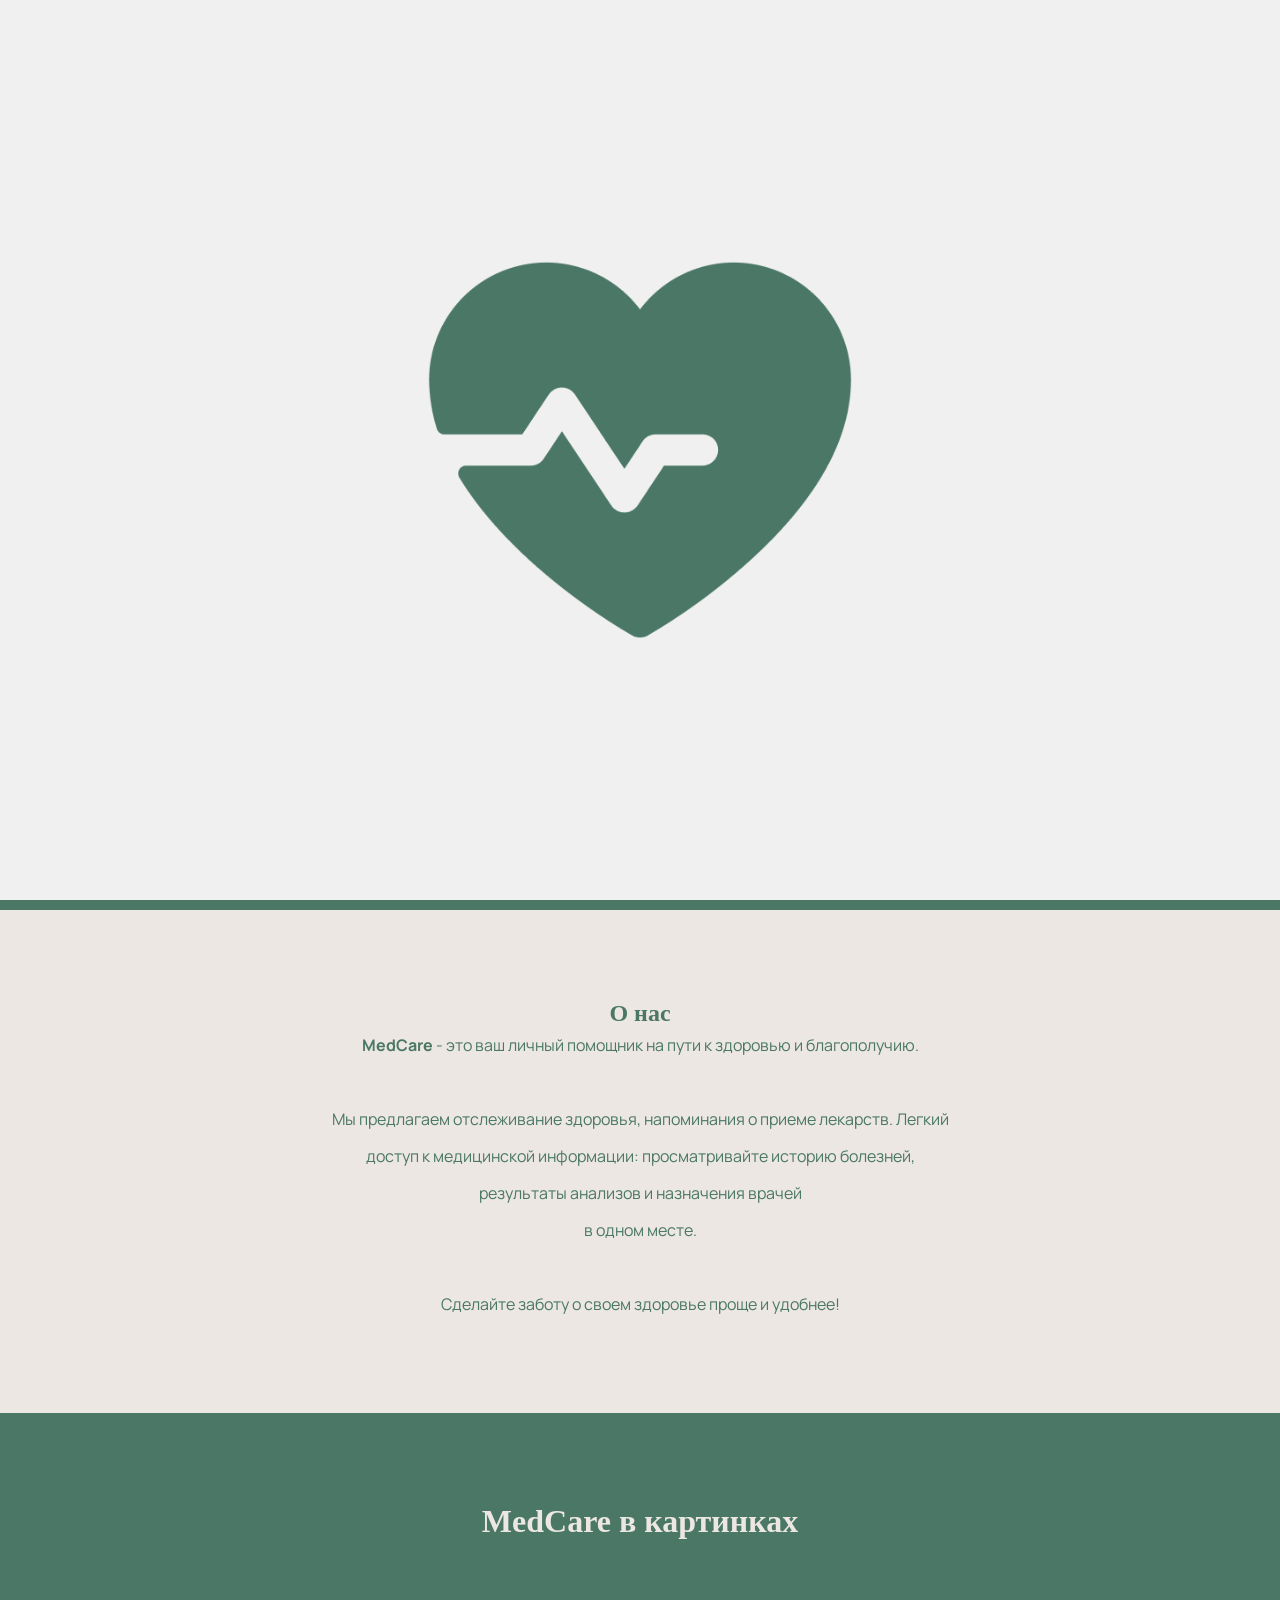
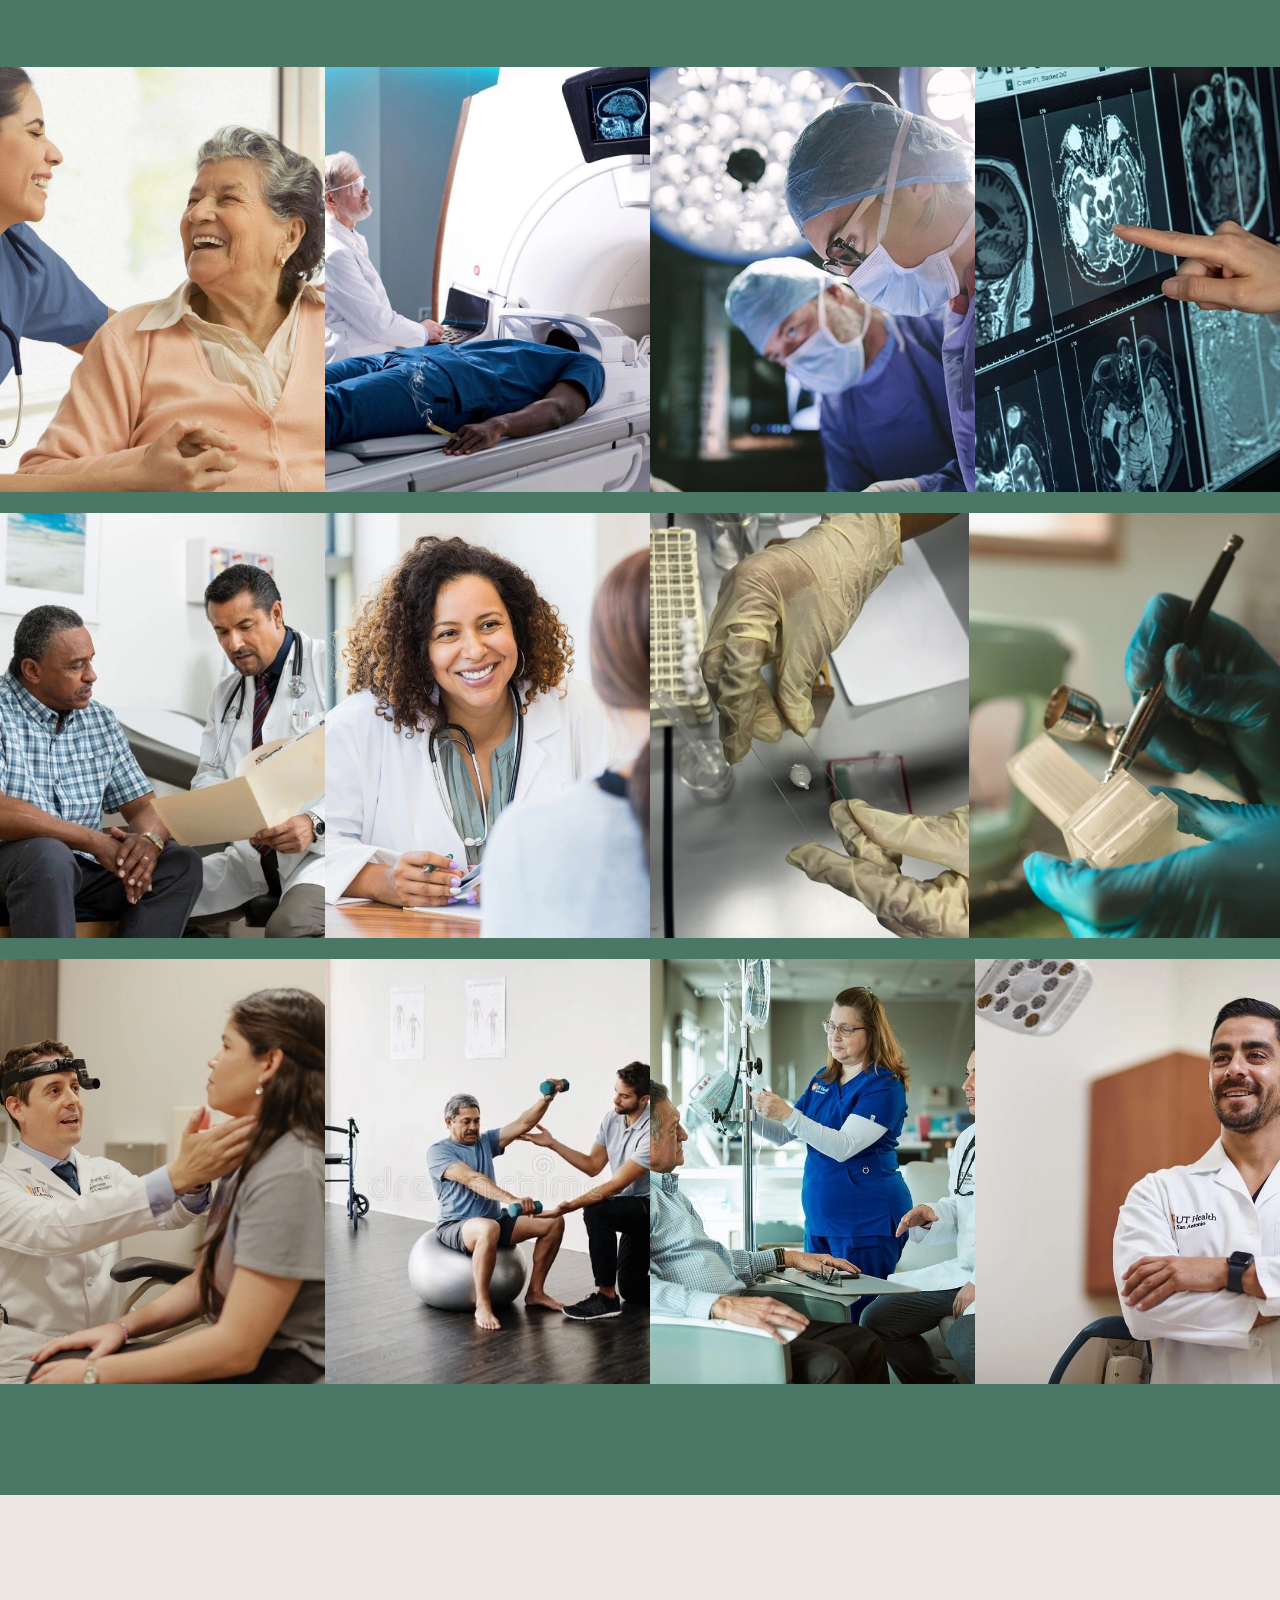
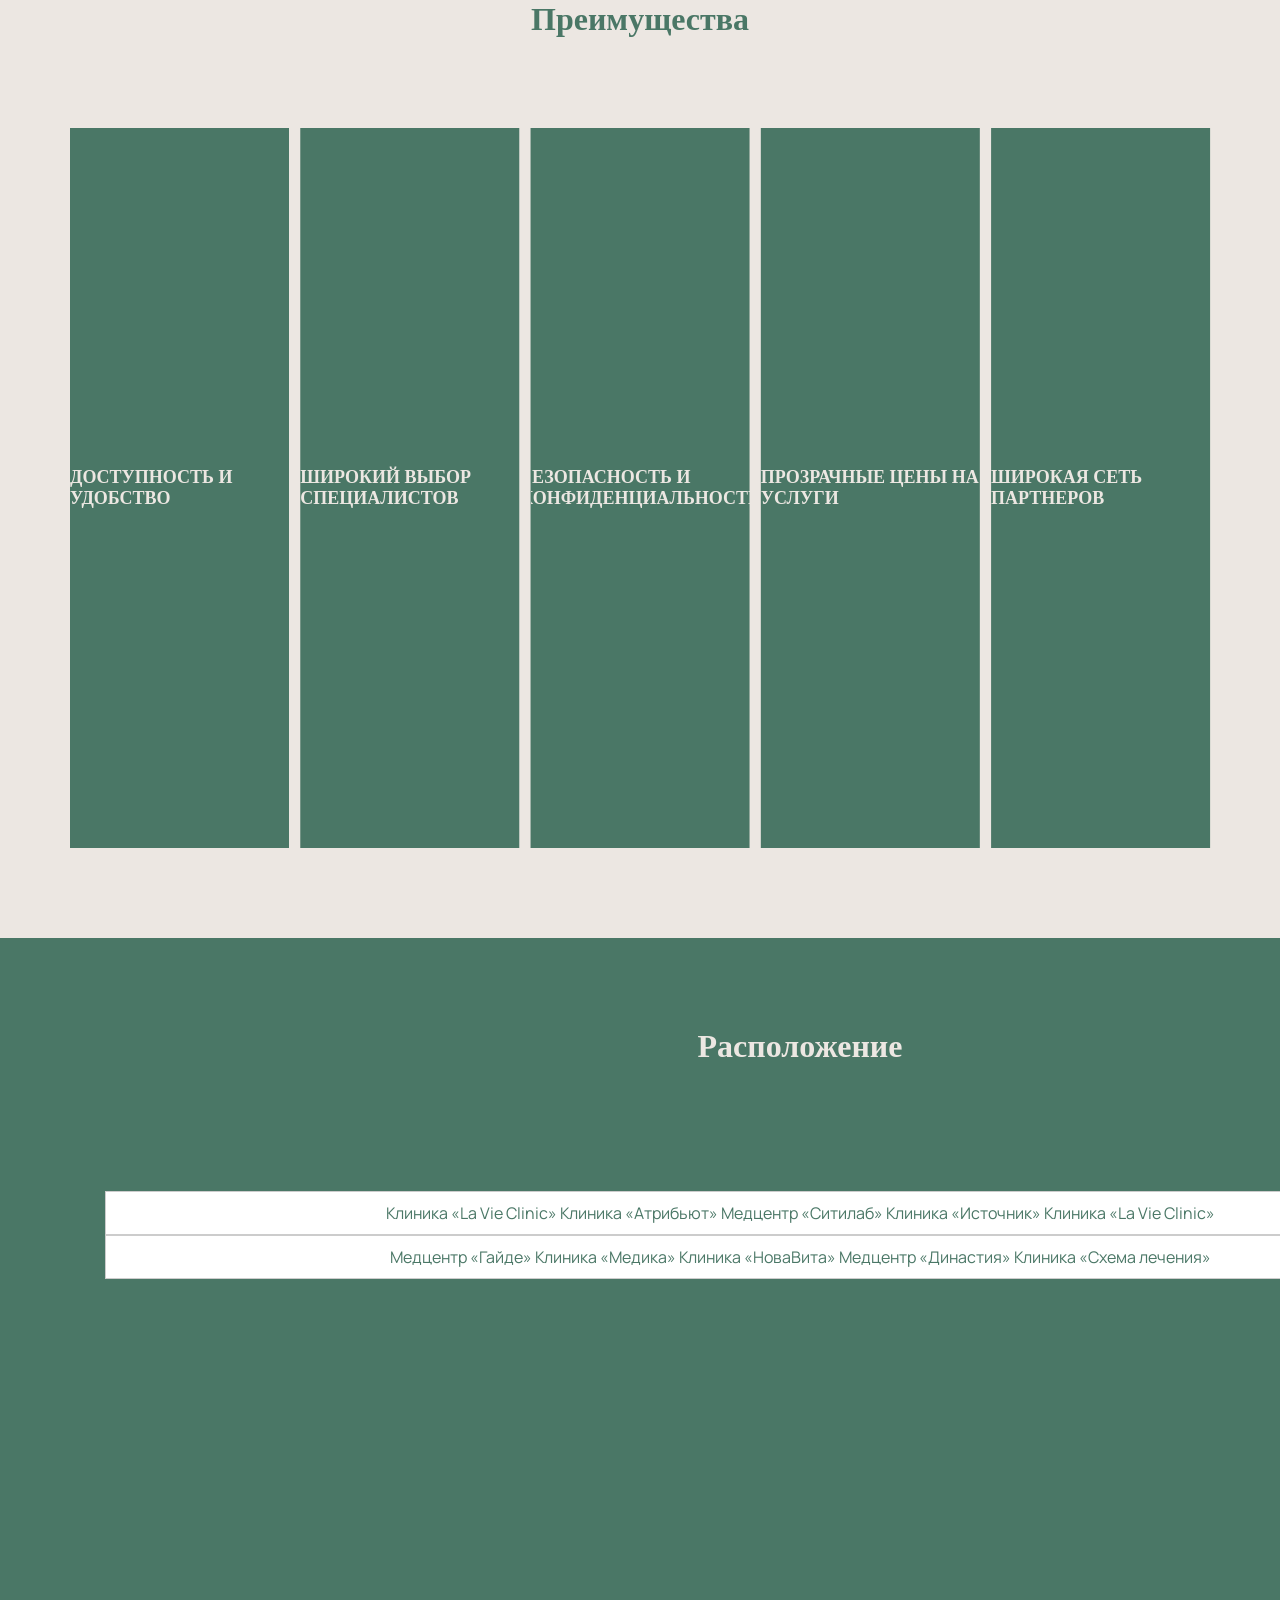
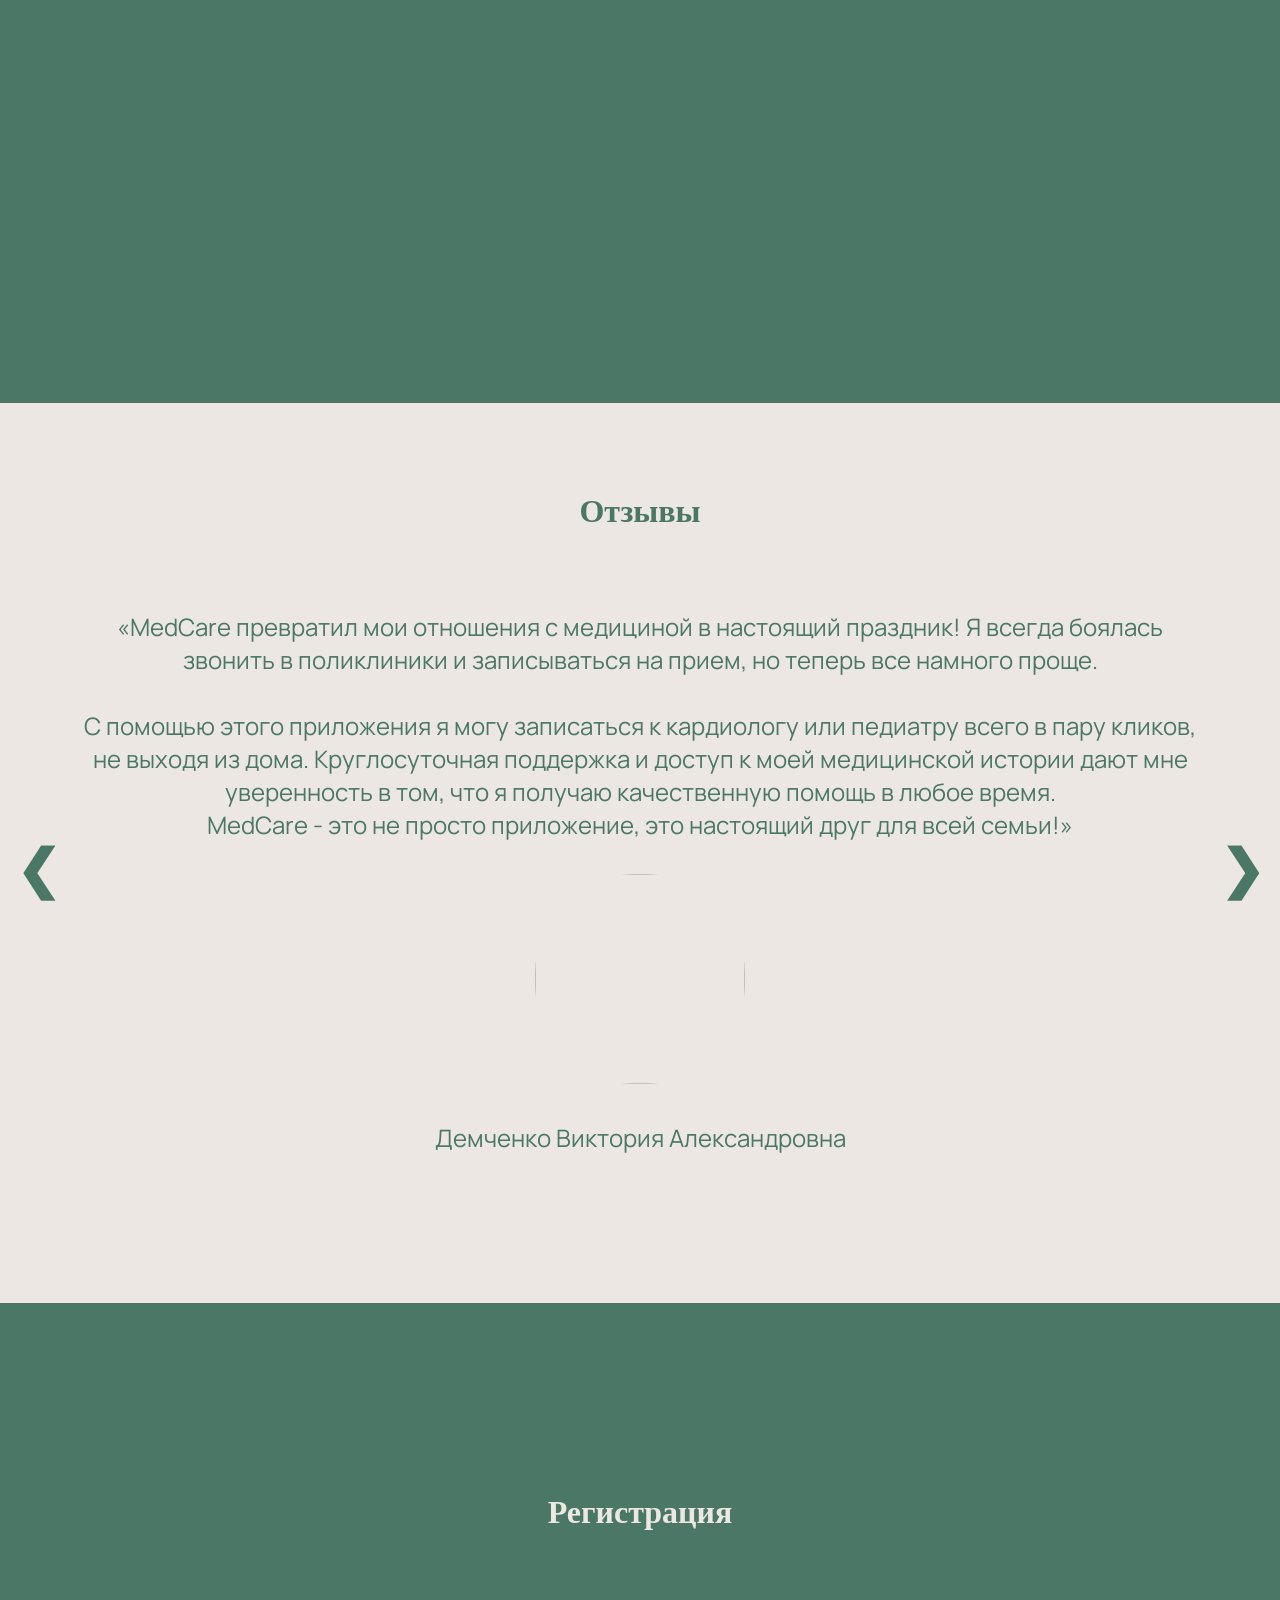
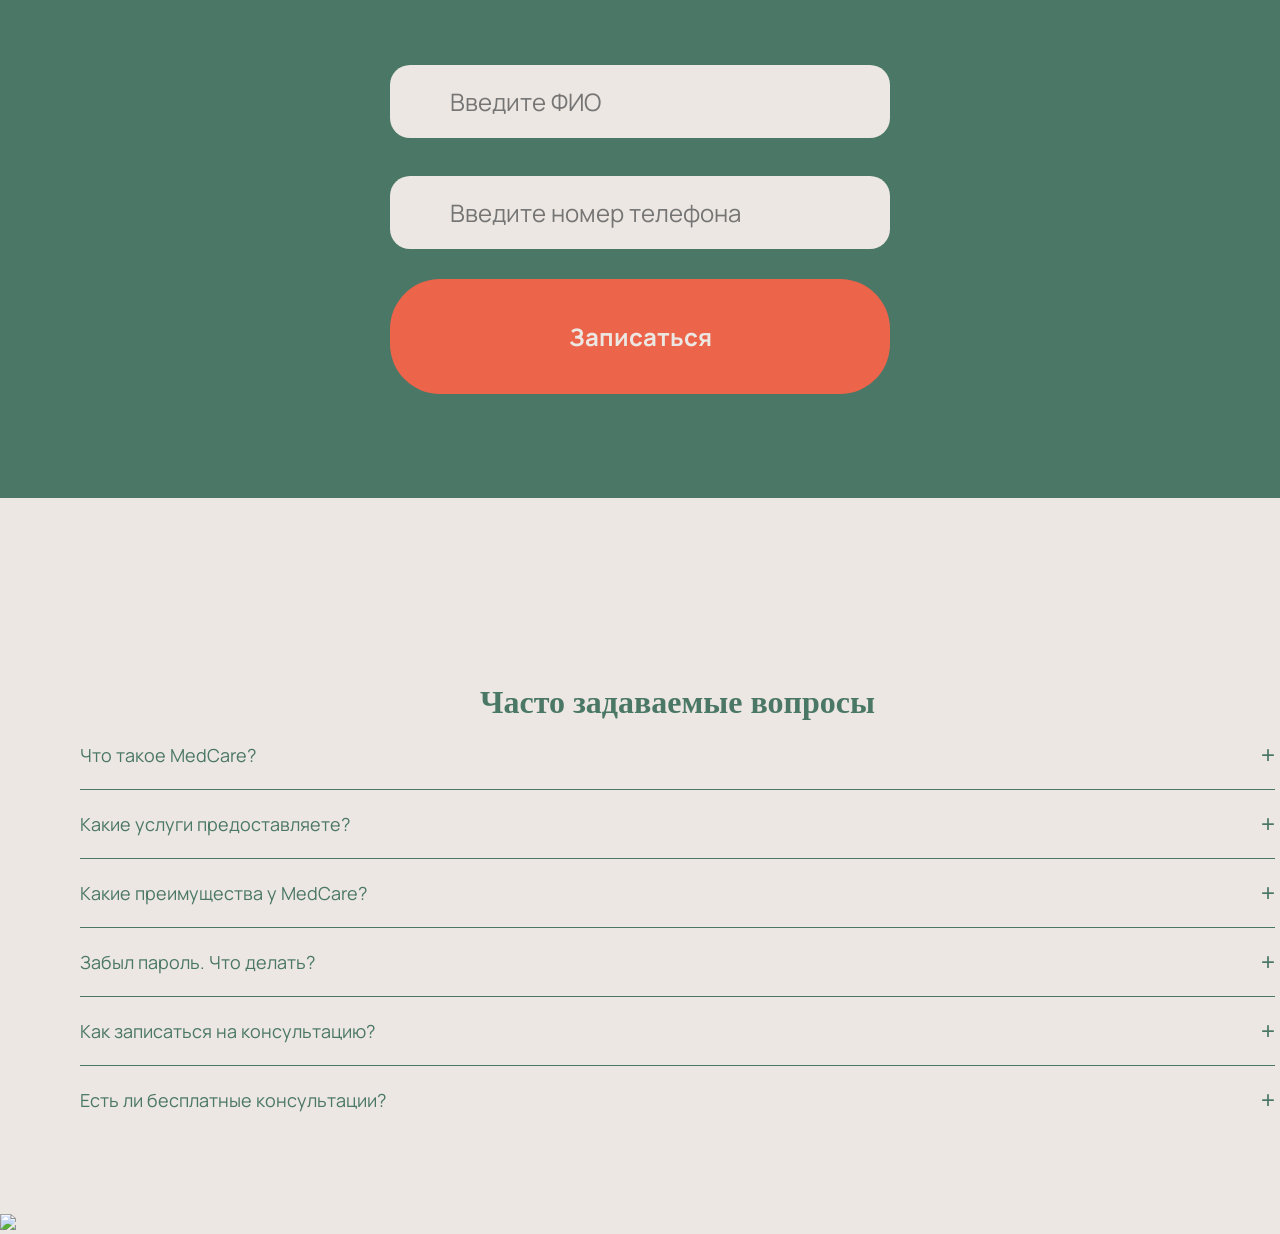
==== index.html @ 2e9a9c2d "Update index.html" ====
<!DOCTYPE html>
<html lang="ru">
<head>
    <meta charset="UTF-8">
    <meta name="viewport" content="width=device-width, initial-scale=1.0">
    <title>MedCare</title>
    <link rel="stylesheet" href="style/Styles.css">
    <link rel="stylesheet" type="text/css" media="screen" href="sans-serif.css">
    <link rel="stylesheet" type="text/css" media="print" href="serif.css">
    <link rel='stylesheet' href='https://code.ionicframework.com/ionicons/2.0.1/css/ionicons.min.css'>
    <link rel="preconnect" href="https://fonts.googleapis.com">
    <link rel="preconnect" href="https://fonts.gstatic.com" crossorigin>
    <link href="https://fonts.googleapis.com/css2?family=Manrope:wght@200..800&display=swap" rel="stylesheet">
    <link rel="stylesheet" href="https://unpkg.com/swiper/swiper-bundle.min.css">

    <style>
      .container {
        width: 1430px;
        height: 815px;
        margin: 0 auto;
        padding: 20px;
        background-color: #4A7766;
    }
    
    h1 {
        color: #ECE7E2;
    }
    
    p {
        color: #ECE7E2;
    }
    
    .loader {
        position: fixed;
        top: 0;
        left: 0;
        width: 100%;
        height: 100%;
        background-color: #f0f0f0;
        display: flex;
        justify-content: center;
        align-items: center;
        z-index: 1000;
    }
    
    .logo {
        width: 180px;
        height: 180px;
        object-fit: contain;
        background-image: url(img/логотип.png);
        background-size: cover; /* Масштабирует изображение, чтобы оно заполнило фон */
        background-repeat: no-repeat; /* Запрещает повторение изображения */
    }
    
    .heartbeat {
        position: center;
        top: 0;
        left: 0;
        width: 500px;
        height: 500px;
        background-image: url(img/сердце.png);
        background-size: cover; /* Масштабирует изображение, чтобы оно заполнило фон */
        background-repeat: no-repeat; /* Запрещает повторение изображения */
        background-position: center;
        animation: heartbeat 2s infinite;
    }
    
    @keyframes heartbeat {
        0% {
            transform: scale(1);
            opacity: 2;
            width: 200px;
            height: 200px;
            object-fit: contain;
        }
        50% {
            transform: scale(1.2);
            opacity: 0.7;
            width: 200px;
            height: 200px;
            object-fit: contain;
        }
        100% {
            transform: scale(1);
            opacity: 2;
            width: 200px;
            height: 200px;
            object-fit: contain;
        }
    }
    
    .landing-block {
        width: 1500px;
        height: 910px;
        background-color: #4A7766;
        display: flex;
        flex-direction: column;
        align-items: center;
        justify-content: flex-start;
        padding-top: 50px;
    }
    
    .header {
        width: 1360px;
        display: flex;
        padding: 50px;
        justify-content: space-between;
        align-items: center;
    }
    
    .header-logo {
        width: 150px;
        height: 150px;
        margin-right: 10px;
    }
    
    .header-logo2 {
        width: 1130px;
        height: 155px;
        position: center;
    }
    
    .header-title {
        width: 1130px;
        height: 155px;
    }
    
    @keyframes fill {
        from {
            color: transparent;
        }
        to {
            color: #ECE7E2;
        }
    }
    
    .menu-toggle {
        position: absolute;
        cursor: pointer;
        display: flex;
        grid-column: span;
        flex-direction: column;
        justify-content: space-between;
        height: 35px;
        width: 57px;
        top: 0px;
        right: 60px;
        z-index: 1500;
    }
    
    .bar {
        width: 100%;
        height: 4px;
        background-color: #ECE7E2;
        border-radius: 2px;
        flex-direction: column;
        transition: transform 0.3s ease;
    }
    
    .menu-toggle.active .bar:nth-child(1) {
        transform: translateY(8px) rotate(45deg);
        background-color: #4A7766;
    }
    
    .menu-toggle.active .bar:nth-child(2) {
        opacity: 0;
    }
    
    .menu-toggle.active .bar:nth-child(3) {
        transform: translateY(-8px) rotate(-45deg);
        background-color: #4A7766;
    }
    
    .content {
        display: flex;
        justify-content: space-between;
        width: 1360px;
        margin-bottom: 200px;
    }
    
    .content p {
        margin-bottom: 245px; /* Большой отступ снизу текста */
    }
    
    .text-block {
        color: #ECE7E2;
        font-size: 32px;
        margin-top: 10px;
    }
    
    .image-block {
        position: relative;
        width: 776px;
        height: 490px;
        overflow: hidden;
        border-radius: 40px;
    }
    
    .button-block {
        display: flex;
        justify-content: center;
    }
    
    .button {
        display: inline-block;
        right: 120px;
        width: 555px;
        height: 115px;
        padding: 15px 30px;
        font-size: 1.2em;
        color: #fff;
        background-color: #EC644A;
        border: none;
        border-radius: 50px;
        text-decoration: none;
        cursor: pointer;
    }
    
    .button:hover {
        background-color: #EC7E68;
    }
    
    .menu-items a {
        color: #4A7766;
        font-size: 36px;
        text-decoration: none;
        transition: color 0.3s ease;
    }
    
    .menu-items a:hover {
        color: #EC644A;
    }
    
    .menu-overlay {
        position: fixed;
        top: 0;
        left: 0;
        width: 100%;
        height: 100%;
        background-color: rgba(0, 0, 0, 0.9);
        display: flex;
        justify-content: center;
        align-items: center;
        z-index: 100;
        opacity: 0;
        visibility: hidden;
        transition: opacity 0.3s ease, visibility 0.3s ease;
    }
    
    .menu-overlay.active {
        opacity: 1;
        visibility: visible;
    }
    
    .menu-items {
        list-style: none;
        padding: 0;
        margin: 0;
        background-color: #ECE7E2;
        width: 100%;
        height: 100%;
        text-align: center;
    }
    
    .grid-container {
        display: grid;
        grid-template-columns: repeat(2, 1fr); /* 2 колонки */
        grid-template-rows: repeat(5, auto); /* 5 строк */
        gap: 10px; /* Расстояние между элементами */
        width: 670px;
        height: 130px;
        padding: 20px;
    }
    


      /* Выпадающее меню в один столбец на экранах до 720px */
      @media (max-width: 720px) {
          .grid-container {
              grid-template-columns: 1fr; /* Один столбец */
          }
      }
    
    .grid-item {
        background-color: #4A7766; /* Цвет прямоугольников */
        text-align: center;
        padding: 20px;
        width: 100%;
        height: 100%;
        font-size: 18px;
        color: #ECE7E2; /* Цвет текста */
    }
    
    .grid-item-2 {
        background-color: #ECE7E2; /* Цвет прямоугольников */
        text-align: center;
        padding: 20px;
        width: 100%;
        height: 100%;
        font-size: 18px;
        color: #4A7766; /* Цвет текста */
    }
    
    .grid-item a,
    .grid-item-2 a {
        color: inherit; /* Цвет ссылки наследуется от родителя */
        text-decoration: none;
    }
    
    .grid-container {
        display: grid;
        grid-template-columns: repeat(2, 1fr); /* 2 колонки */
        grid-template-rows: repeat(5, auto); /* 5 строк */
        gap: 10px; /* Расстояние между элементами */
        width: 670px;
        height: 130px;
        padding: 20px;
    }
    
    .grid-item {
        background-color: #4A7766; /* Цвет прямоугольников */
        text-align: left;
        padding: 20px;
        width: 670px;
        height: 130px;
        font-size: 18px;
        color: #ECE7E2;
    }
    
    .grid-item-2 {
        background-color: #ECE7E2; /* Цвет прямоугольников */
        text-align: left;
        padding: 20px;
        width: 670px;
        height: 130px;
        font-size: 18px;
        color: #4A7766;
    }
    </style>
    </head>
    
    <body>
    <div class="loader">
    <div class="heartbeat"></div>
    </div>
    
    <div class="landing-block">
    <div class="header">
        <img src="img/логотип.png" alt="Логотип" class="header-logo">
        <h1 class="header-title"><img src="img/MedCare.png" alt="Логотип" class="header-logo2"></h1>
        <div class="menu-toggle">
            <div class="bar"></div></br>
            <div class="bar"></div></br>
            <div class="bar"></div></br>
        </div>
    </div>
    <div class="content">
        <div class="text-block">
            <p style="margin-top: 15px;">Это ваш персональный и личный <br> помощник на пути к здоровью<br>и благополучию.</p>
            <a href="PersonalAccount_ready.html" class="button" style="display:inline-block; font-family: Source Serif Pro; font-weight: bold; text-align: center; color: #ECE7E2; font-size: 40px; line-height: 85px; text-decoration: none;">Записаться</a>
        </div>
        <div class="image-block">
            <img src="img/мокап.png" alt="Мокап" class="image">
        </div>
    </div>
    </div>
    
    <div class="menu-overlay">
    <div class="menu-items">
        <div class="grid-container">
            <!-- Первая колонка -->
            <div class="grid-item" style="background-color: #ECE7E2 ;"></div>
            <div class="grid-item-2"></div>


            <div class="grid-item">1 <a href="#about">О нас</a></div>
            <div class="grid-item-2"></div>
            
        
            <div class="grid-item" style="background-color: #ECE7E2 ;color: #4A7766;">2 <a href="#pic">Картинки</a></div>
            <div class="grid-item-2" style="background-color: #4A7766;color:#ECE7E2;">5 <a href="#rev">Отзывы</a></div>
            
            
            <div class="grid-item">3 <a href="#services">Преимущества</a></div>
            <div class="grid-item-2" style="background-color: #ECE7E2 ;color: #4A7766;">6 <a href="#log">Регистрация</a></div>
            <!-- Вторая колонка -->
            <div class="grid-item" style="background-color: #ECE7E2 ;color: #4A7766;">4 <a href="#map">Расположение</a></div>
            <div class="grid-item-2" style="background-color: #4A7766;color:#ECE7E2;">7 <a href="#">FAQ</a></div>
        </div>
        <div class="el__close-btn"></div>
    </div>
    </div>
    
    <script>
    document.addEventListener("DOMContentLoaded", function() {
        setTimeout(function() {
            document.querySelector('.loader').style.display = 'none';
        }, 3000); // Задержка в 3 секунды перед скрытием загрузчика
    
        const menuToggle = document.querySelector('.menu-toggle');
        const menuOverlay = document.querySelector('.menu-overlay');
    
        menuToggle.addEventListener('click', function() {
            menuToggle.classList.toggle('active');
            menuOverlay.classList.toggle('active');
        });
    });
    </script>

    <section id="about">

    <div class="info" style="background-color: #ECE7E2;">
        <div class="h1">
            <h1 style="color: #4A7766">О нас</h1>
        </div>
        <div class="p" style="line-height: 37px; text-align: center;">
            <p style="color: #4A7766"><strong>MedCare</strong> - это ваш личный помощник на пути к здоровью и благополучию.</br></br>
                Мы предлагаем отслеживание здоровья, напоминания о приеме лекарств. Легкий </br>доступ к медицинской информации: просматривайте историю болезней,</br> результаты анализов и назначения врачей </br>в одном месте. </br></br>
                Сделайте заботу о своем здоровье проще и удобнее!</p>
        </div>
    </div>
    </section>

    <div id="2" class="pic">
        <div class="h1">
            <h1 style="color: #ECE7E2;">MedCare в картинках</h1>
        </div>
        <div class="ots"></div>

        <div class="row" id="row1">
            <img src="img/Пациент.JPG" alt="">
            <img src="img/IMG_5719.JPG" alt="">
            <img src="img/IMG_5720.JPG" alt="">
            <img src="img/IMG_5721.JPG" alt="">
            <img src="img/IMG_5747.JPG" alt="">
            <img src="img/IMG_5748.JPG" alt="">
            <img src="img/IMG_5766.JPG" alt="">
            <img src="img/IMG_5767.JPG" alt="">
            <img src="img/IMG_5768.JPG" alt="">
            <img src="img/IMG_5757.JPG" alt="">
        </div>
        <div class="row" id="row2">
            <img src="img/IMG_5750.JPG" alt="">
            <img src="img/IMG_5751.JPG" alt="">
            <img src="img/IMG_5753.JPG" alt="">
            <img src="img/IMG_5754.JPG" alt="">
            <img src="img/IMG_5755.JPG" alt="">
            <img src="img/IMG_5758.JPG" alt="">
            <img src="img/IMG_5762.JPG" alt="">
            <img src="img/IMG_5720.JPG" alt="">
            <img src="img/IMG_5721.JPG" alt="">
            <img src="img/IMG_5719.JPG" alt="">
        </div>
        <div class="row" id="row3">
            <img src="img/IMG_5757.JPG" alt="">
            <img src="img/IMG_5759.JPG" alt="">
            <img src="img/IMG_5760.JPG" alt="">
            <img src="img/IMG_5761.JPG" alt="">
            <img src="img/IMG_5762.JPG" alt="">
            <img src="img/IMG_5765.JPG" alt="">
            <img src="img/Пациент.JPG" alt="">
            <img src="img/IMG_5719.JPG" alt="">
            <img src="img/IMG_5720.JPG" alt="">
            <img src="img/IMG_5721.JPG" alt="">
            <img src="img/IMG_5747.JPG" alt="">
            <img src="img/IMG_5748.JPG" alt="">
        </div>
    </div>

    <div class="ots"></div>
    <div id="3" class="h1">
        <h1 style="color: #4A7766;">Преимущества</h1>
    </div>
    <div class="cont s--inactive">
        <div class="cont__inner">
            <div class="el">
                <div class="el__overflow">
                    <div class="el__inner">
                        <div class="el__bg"></div>
                        <div class="el__preview-cont">
                            <h2 class="el__heading">Доступность и удобство</h2>
                        </div>
                        <div class="el__content">
                            <div class="el__text">
                                    - Запись на прием в пару кликов: Легко и быстро записывайтесь на прием к врачу, не выходя из дома.</br>
                                    - Круглосуточная поддержка: Получайте медицинскую помощь и консультации в любое время суток.
                            </div>
                            <img src="img/full_u3u4w5ZU.jpg" width="210px" height="210px" style="border-radius: 100px;ptext-align: center;">
                            <div class="el__close-btn"></div>
                        </div>
                    </div>
                </div>
                <div class="el__index">
                    <div class="el__index-back">1</div>
                    <div class="el__index-front">
                        <div class="el__index-overlay" data-index="1">1</div>
                    </div>
                </div>
            </div>
            <div class="el">
                <div class="el__overflow">
                    <div class="el__inner">
                        <div class="el__bg"></div>
                        <div class="el__preview-cont">
                            <h2 class="el__heading">Широкий выбор специалистов</h2>
                        </div>
                        <div class="el__content">
                            <div class="el__text">
                                - Более 1000 квалифицированных специалистов: Выбирайте врача по специальности, опыту и отзывам пациентов.</br>
                                - Онлайн-консультации: Общайтесь с врачами из любой точки мира через видеозвонки.
                            </div>
                            <img src="img/full_u3u4w5ZU.jpg" width="210px" height="210px" style="border-radius: 100px;text-align: center;">
                            <div class="el__close-btn"></div>
                        </div>
                    </div>
                </div>
                <div class="el__index">
                    <div class="el__index-back">2</div>
                    <div class="el__index-front">
                        <div class="el__index-overlay" data-index="2">2</div>
                    </div>
                </div>
            </div>
            <div class="el">
                <div class="el__overflow">
                    <div class="el__inner">
                        <div class="el__bg"></div>
                        <div class="el__preview-cont">
                            <h2 class="el__heading">Безопасность и конфиденциальность</h2>
                        </div>
                        <div class="el__content">
                            <div class="el__text">
                                - Ваши данные в безопасности: Мы гарантируем конфиденциальность и защиту ваших медицинских данных.</br>
                                - Соответствие международным стандартам: Наше приложение соответствует всем требованиям безопасности и конфиденциальности.
                            </div>
                            <img src="img/full_u3u4w5ZU.jpg" width="210px" height="210px" style="border-radius: 100px;text-align: center;">
                            <div class="el__close-btn"></div>
                        </div>
                    </div>
                </div>
                <div class="el__index">
                    <div class="el__index-back">3</div>
                    <div class="el__index-front">
                        <div class="el__index-overlay" data-index="3">3</div>
                    </div>
                </div>
            </div>
            <div class="el">
                <div class="el__overflow">
                    <div class="el__inner">
                        <div class="el__bg"></div>
                        <div class="el__preview-cont">
                            <h2 class="el__heading">Прозрачные цены на услуги</h2>
                        </div>
                        <div class="el__content">
                            <div class="el__text">
                                - Запись на прием в пару кликов: Легко и быстро записывайтесь на прием к врачу, не выходя из дома.</br>
                                - Круглосуточная поддержка: Получайте медицинскую помощь и консультации в любое время суток.
                            </div>
                            <img src="img/full_u3u4w5ZU.jpg" width="210px" height="210px" style="border-radius: 100px;text-align: center;">
                            <div class="el__close-btn"></div>
                        </div>
                    </div>
                </div>
                <div class="el__index">
                    <div class="el__index-back">4</div>
                    <div class="el__index-front">
                        <div class="el__index-overlay" data-index="4">4</div>
                    </div>
                </div>
            </div>
            <div class="el">
                <div class="el__overflow">
                    <div class="el__inner">
                        <div class="el__bg"></div>
                        <div class="el__preview-cont">
                            <h2 class="el__heading">Широкая сеть партнеров</h2>
                        </div>
                        <div class="el__content">
                            <div class="el__text">
                                - Более 100 клиник и медицинских центров: Мы сотрудничаем с лучшими клиниками и центрами, чтобы предложить вам широкий выбор услуг.</br>
                                - Партнерские программы и акции: Пользуйтесь специальными предложениями от наших партнеров и получайте дополнительные бонусы.
                            </div>
                            <img src="img/full_u3u4w5ZU.jpg" width="210px" height="210px" style="border-radius: 100px; text-align: center;">
                            <div class="el__close-btn"></div>
                        </div>
                    </div>
                </div>
                <div class="el__index">
                    <div class="el__index-back">5</div>
                    <div class="el__index-front">
                        <div class="el__index-overlay" data-index="5">5</div>
                    </div>
                </div>
            </div>
        </div>
    </div>

    <div id="4" class="map">
        <div class="h1">
            <h1 style="color: #ECE7E2;">Расположение</h1>
        </div>
        <div class="ots"></div>
        <script type="text/javascript" charset="utf-8" async src="https://api-maps.yandex.ru/services/constructor/1.0/js/?um=constructor%3Af17b1d8f3e3aa2df2ec47f4189790b3b683e4dffa0c84cbcbd6684c09dd087f9&amp;width=100%25&amp;height=538&amp;lang=ru_RU&amp;scroll=true"></script>

        <div class="container">
            <div class="col-xs-12 marquee"><p class="lead" style="font-family: Manrope;text-align: center;color: #4A7766;">
                Клиника «La Vie Clinic» Клиника «Атрибьют» Медцентр «Ситилаб» Клиника «Источник» Клиника «La Vie Clinic»</p>
            </div>
            <div class="col-xs-12 marquee"><p class="lead" style="font-family: Manrope;text-align: center;color: #4A7766;">
                Медцентр «Гайде» Клиника «Медика» Клиника «НоваВита» Медцентр «Династия» Клиника «Схема лечения»</p>
            </div>
        </div>
    </div>


    

    <div id="5" class="slideshow-container">
        <div class="h1">
            <h1 style="color: #4A7766">Отзывы</h1>
        </div>
        <div class="mySlides">
            <div class="p">
                <q>MedCare превратил мои отношения с медициной в настоящий праздник! Я всегда боялась звонить в поликлиники и записываться на прием, но теперь все намного проще.</br></br>
                    С помощью этого приложения я могу записаться к кардиологу или педиатру всего в пару кликов, не выходя из дома. Круглосуточная поддержка и доступ к моей медицинской истории дают мне уверенность в том, что я получаю качественную помощь в любое время.</br>
                    MedCare - это не просто приложение, это настоящий друг для всей семьи!</q>
            </div>
            <div class="ots" style="height: 33px;"></div>
            <img src="img/q.jpeg" width="210px" height="210px" style="border-radius: 100px;">
            <div class="ots" style="height: 33px;"></div>
            <div class="p">
                <p style="color: #4A7766">Демченко Виктория Александровнa</p>
            </div>
        </div>

        <div class="mySlides">
        <div class="p">
            <q>MedCare превратил мои походы к врачу в комфортное и быстрое мероприятие. Я могу записаться к любому специалисту онлайн,</br> а доступ к моей медицинской истории помогает врачам лучше понимать мое состояние. </br>Это приложение — просто незаменимо!
            </q>
        </div>
        <div class="ots" style="height: 33px;"></div>
        <img src="img/2.jpg" width="210px" height="210px" style="border-radius: 100px;">
        <div class="ots" style="height: 33px;"></div>
        <div class="p">
            <p style="color: #4A7766">Петров Алексей Владимирович
            </p>
        </div>
      </div>
      
      <div class="mySlides">
      <div class="p">
          <q>MedCare сделал мои взаимодействия с медициной простыми и удобными. Я могу легко записываться на приемы, а доступ к медицинской истории </br> помогает мне и моим врачам быть в курсе моего здоровья. </br> Это приложение — просто находка для всей семьи!
            </q>
      </div>
      <div class="ots" style="height: 33px;"></div>
      <img src="img/3.jpg" width="210px" height="210px" style="border-radius: 100px;">
      <div class="ots" style="height: 33px;"></div>
      <div class="p">
          <p style="color: #4A7766">Кузнецов Дмитрий Игоревич
          </p>
      </div>
    </div>

        <div class="mySlides">
          <div class="p">
              <q>MedCare сделал мою жизнь намного проще! Теперь я могу легко записываться на приемы, не тратя время на телефонные звонки. </br> Особенно ценю доступ к медицинской истории и круглосуточную поддержку. Это приложение — настоящий спаситель </br> для меня и моей семьи!</q>
          </div>
          <div class="ots" style="height: 33px;"></div>
          <img src="img/5.jpg" width="210px" height="210px" style="border-radius: 100px;">
          <div class="ots" style="height: 33px;"></div>
          <div class="p">
              <p style="color: #4A7766">Иванова Анна Сергеевна</p>
          </div>
      </div>

        <div class="mySlides">
          <div class="p">
              <q>С MedCare я перестала бояться посещать врачей. Теперь я могу записаться на прием в любое время, а круглосуточная поддержка </br> дает мне уверенность в том, что я получаю качественную помощь. </br> Это приложение — настоящий прорыв в медицинском обслуживании!
                 
                </q>
          </div>
          <div class="ots" style="height: 33px;"></div>
          <img src="img/5.jpg" width="210px" height="210px" style="border-radius: 100px;">
          <div class="ots" style="height: 33px;"></div>
          <div class="p">
              <p style="color: #4A7766">Сидорова Елена Николаевна
              </p>
          </div>
    </div>
    
        <a class="prev" onclick="plusSlides(-1)">&#10094;</a>
        <a class="next" onclick="plusSlides(1)">&#10095;</a>
    </div>


    <div id="6" class="reg">

      <div class="ots"></div>
          <div class="h1">
              <h1 style="color: #ECE7E2;">Регистрация</h1>
          </div>

          <div class="ots"></div>
          <form action="action_page.php">
            <div class="containe">
                <input type="text" placeholder="Введите ФИО" name="uname" required style="font-size: 24px; color: #737373;background-color: #ECE7E2;font-family: Manrope;border-radius: 20px;"></br>
                <div class="ots" style="height: 22px;"></div>
                <input type="telefon" placeholder="Введите номер телефона" name="psw" required style="font-size: 24px; color: #737373;background-color: #ECE7E2;font-family: Manrope;border-radius: 20px;">
                <div class="ots" style="height: 22px;"></div>
                <button class="button" style="font-family: Manrope; font-weight: bold; text-align: center; color: #ECE7E2; font-size: 24px;width: 500px;">Записаться</button>
                
            </div>
        </form>

    </div>
    

    <div class="ots"></div>
    <div id="7" class="faq-container">
    <div class="h1">
        <h1 style="color: #4A7766">Часто задаваемые вопросы</h1>
    </div>
    
        <div class="faq-item">
            <div class="faq-question">
                <span>
                    <div class="p">Что такое MedCare?</div>
                </span>
                <button class="faq-toggle">+</button>
            </div>
            <div class="faq-answer">
                <div class="p">
                    <p style="text-align:left">MedCare — это удобное веб-приложение для онлайн-записи к врачам и управления медицинскими услугами. Оно помогает пациентам быстро и легко находить подходящих специалистов и записываться на консультации.</p>
                </div>
            </div>
        </div>
        <div class="faq-item">
            <div class="faq-question">
                <span>
                    <div class="p">Какие услуги предоставляете?</div>
                </span>
                <button class="faq-toggle">+</button>
            </div>
            <div class="faq-answer">
                <div class="p">
                    <p style="text-align:left">Мы предлагаем онлайн-запись к врачам разных специальностей, возможность просмотра расписания, а также доступ к персонализированной медицинской информации и напоминаниям о приемах.</p>
                </div>
            </div>
        </div>
        <div class="faq-item">
            <div class="faq-question">
                <span>
                    <div class="p">Какие преимущества у MedCare?</div>
                </span>
                <button class="faq-toggle">+</button>
            </div>
            <div class="faq-answer">
                <div class="p">
                    <p style="text-align:left">MedCare предлагает удобный интерфейс, быструю запись на прием, а также возможность выбора врача по рейтингу и отзывам. Мы заботимся о вашем времени и комфорте.</p>
                </div>
            </div>
        </div>
        <div class="faq-item">
            <div class="faq-question">
                <span>
                    <div class="p">Забыл пароль. Что делать?</div>
                </span>
                <button class="faq-toggle">+</button>
            </div>
            <div class="faq-answer">
                <div class="p">
                    <p style="text-align:left">Нажмите на кнопку "Забыли пароль" на странице входа, введите ваш email, и мы вышлем вам инструкцию по восстановлению доступа.</p>
                </div>
            </div>
        </div>
        <div class="faq-item">
            <div class="faq-question">
                <span>
                    <div class="p">Как записаться на консультацию?</div>
                </span>
                <button class="faq-toggle">+</button>
            </div>
            <div class="faq-answer">
                <div class="p">
                    <p style="text-align:left">Просто выберите нужного врача, удобное время и заполните форму записи. Подтверждение придет вам на email или в приложение.</p>
                </div>
            </div>
        </div>
        <div class="faq-item">
            <div class="faq-question">
                <span>
                    <div class="p">Есть ли бесплатные консультации?</div>
                </span>
                <button class="faq-toggle">+</button>
            </div>
            <div class="faq-answer">
                <div class="p">
                    <p style="text-align:left">Да, у нас есть возможность бесплатных консультаций с некоторыми специалистами. Проверьте раздел "Услуги" для получения подробной информации.</p>
                </div>
            </div>
        </div>
    </div>
    <div class="f">
        <img src="img/0.png" style="height: 260px;">
    </div>
    
    <script>
      // JavaScript для обработки переходов
      document.addEventListener('DOMContentLoaded', function () {
        const links = document.querySelectorAll('nav a');
        links.forEach(link => {
          link.addEventListener('click', function (e) {
            e.preventDefault(); // Предотвращаем стандартное поведение ссылки
            const targetId = this.getAttribute('href').substring(1); // Получаем id раздела
            showSection(targetId);
          });
        });
  
        // Функция для отображения нужного раздела
        function showSection(id) {
          const sections = document.querySelectorAll('.section');
          sections.forEach(section => {
            section.classList.remove('active'); // Скрываем все разделы
          });
          document.getElementById(id).classList.add('active'); // Показываем нужный раздел
        }
  
        // Показываем раздел, соответствующий текущему URL
        const hash = window.location.hash.substring(1);
        if (hash) {
          showSection(hash);
        }
      });
    </script>
    <script src="https://unpkg.com/swiper/swiper-bundle.min.js"></script>
    <script src="style/script.js"></script>
</body>
</html>
---- style/Styles.css ----
* {
  box-sizing: border-box;
}

body {
  margin: 0;
  padding: 0;
  background-color: #ECE7E2;
  overflow-x: hidden;
}

.ots {
  height: 106px;
}

.marquee {
  overflow: hidden;
  white-space: nowrap;
  border: 1px solid #ccc;
  padding: 10px;
  background-color: #fff;
}

.marquee span {
  display: inline-block;
  padding-left: 100%; /* Смещаем текст за пределы контейнера */
  animation: marquee 5s linear infinite;
}

@keyframes marquee {
  0% {
      transform: translateX(100%);
  }
  100% {
      transform: translateX(-100%);
  }
}

.h1 {
  font-weight: 600;
  font-family: Source Serif Pro;
  text-align: center;
  color: #4A7766;
}

.h2 {
  font-size: 32px;
  font-weight: bold;
  font-family: Manrope;
  color: #4A7766;
}

.p {
  font-family: Manrope;
  text-align: center;
  color: #4A7766;
}

.header {
  background-color: #4A7766;
}
 /* Шапка */
.header {
  background-color: #4A7766;
  padding: 20px 40px;
  display: flex;
  justify-content: space-between;
  align-items: center;
  position: relative;
}

.header-content {
  display: flex;
  align-items: center;
}

.header-logo {
  width: 150px;
  height: 150px;
  margin-right: 20px;
}

.header-logo2 {
  width: 100%;
  height: auto;
}

.header-title {
  font-size: 40px;
  color: #ECE7E2;
  font-family: 'Manrope', sans-serif;
}

/* Меню */
.menu {
  display: flex;
  align-items: center;
}

.menu-items {
  list-style: none;
  display: flex;
  margin: 0;
  padding: 0;
}

.menu-items li {
  margin-left: 20px;
}

.menu-items a {
  color: #ECE7E2;
  text-decoration: none;
  font-size: 20px;
  transition: color 0.3s ease;
}

.menu-items a:hover {
  color: #EC644A;
}






.info {
  background-color: #ECE7E2;
  padding: 90px 0; /* Добавляем отступы сверху и снизу */
}

.pic {
  background-color: #4A7766;
  padding: 90px 0; /* Добавляем отступы сверху и снизу */
}

.row {
  display: flex;
  justify-content: space-around;
  margin: 21px 0;
  transition: transform 0.1s ease-in-out;
}

.row img {
  width: 325px;
  height: 425px;
  object-fit: cover;
}

.section {
  height: 550px;
  display: flex;
  align-items: center;
  justify-content: space-between;
  padding: 0 50px;
  box-sizing: border-box;
}

.circle {
  width: 325px;
  height: 325px;
  background-color: #4A7766;
  color: white;
  display: flex;
  align-items: center;
  justify-content: center;
  border-radius: 50%;
  font-size: 36px;
  transition: transform 1s ease-in-out, opacity 1s ease-in-out;
}

.text {
  font-size: 28px;
  opacity: 0;
  transition: transform 1s ease-in-out, opacity 1s ease-in-out;
  color: #4A7766;
  font-family: Manrope;
}

.manrope-uniquifier {
  font-family: "Manrope", sans-serif;
  font-optical-sizing: auto;
  font-weight: normal;
  font-style: normal;
}

*, *:before, *:after {
  box-sizing: border-box;
  margin: 0;
  padding: 0;
}


/* Блок "Преимущества" */
.cont {
  position: relative;
  overflow: hidden;
  height: 100vh;
  padding: 90px 70px; /* Начальные отступы */
}

.el {
  position: absolute;
  left: 0;
  top: 0;
  width: 19.2%;
  height: 100%;
  background: #4A7766;
  transition: transform 0.6s 0.7s, width 0.7s, opacity 0.6s 0.7s, z-index 0s 1.3s;
  will-change: transform, width, opacity;
}



.cont__inner {
  position: relative;
  height: 100%;
}

.cont__inner:hover .el__bg:after {
  opacity: 1;
}



.el:not(.s--active) {
  cursor: pointer;
}

.el__overflow {
  overflow: hidden;
  position: relative;
  height: 100%;
}

.el__inner {
  overflow: hidden;
  position: relative;
  height: 100%;
  transition: transform 1s;
}

.cont.s--inactive .el__inner {
  transform: translate3d(0, 100%, 0);
}

.el__bg {
  position: relative;
  width: calc(100vw - 140px);
  height: 100%;
  transition: transform 0.6s 0.7s;
  will-change: transform;
}

.el__bg:before {
  content: "";
  position: absolute;
  left: 0;
  top: -5%;
  width: 100%;
  height: 110%;
  background-size: cover;
  background-position: center center;
  transition: transform 1s;
  transform: translate3d(0, 0, 0) scale(1);
}

.cont.s--inactive .el__bg:before {
  transform: translate3d(0, -100%, 0) scale(1.2);
}

.el.s--active .el__bg:before {
  transition: transform 0.8s;
}

.el__bg:after {
  content: "";
  z-index: 1;
  position: absolute;
  left: 0;
  top: 0;
  width: 100%;
  height: 100%;
  background: rgba(0, 0, 0, 0.3);
  opacity: 0;
  transition: opacity 0.5s;
}

.cont.s--el-active .el__bg:after {
  transition: opacity 0.5s 1.4s;
  opacity: 1 !important;
}

.el__preview-cont {
  z-index: 2;
  display: flex;
  justify-content: center;
  align-items: center;
  position: absolute;
  left: 0;
  top: 0;
  width: 100%;
  height: 100%;
  transition: all 0.3s 1.2s;
}

.cont.s--inactive .el__preview-cont {
  opacity: 0;
  transform: translateY(10px);
}

.cont.s--el-active .el__preview-cont {
  opacity: 0;
  transform: translateY(30px);
  transition: all 0.5s;
}

.el__heading {
  color: #ECE7E2;
  text-transform: uppercase;
  font-size: 18px;
}

.el__content {
  z-index: -1;
  position: absolute;
  left: 0;
  top: 0;
  width: 100%;
  height: 100%;
  padding: 30px;
  opacity: 0;
  pointer-events: none;
  transition: all 0.1s;
}

.el.s--active .el__content {
  z-index: 2;
  opacity: 1;
  pointer-events: auto;
  transition: all 0.5s 1.4s;
}

.el__text {
  font-size: 40px;
  color: #ECE7E2;
}

.el__close-btn {
  z-index: -1;
  position: absolute;
  right: 10px;
  top: 10px;
  width: 60px;
  height: 60px;
  opacity: 0;
  pointer-events: none;
  transition: all 0s 0.45s;
  cursor: pointer;
}

.el.s--active .el__close-btn {
  z-index: 5;
  opacity: 1;
  pointer-events: auto;
  transition: all 0s 1.4s;
}

.el__close-btn:before, .el__close-btn:after {
  content: "";
  position: absolute;
  left: 0;
  top: 50%;
  width: 100%;
  height: 8px;
  margin-top: -4px;
  background: #ECE7E2;
  opacity: 0;
  transition: opacity 0s;
}

.el.s--active .el__close-btn:before, .el.s--active .el__close-btn:after {
  opacity: 1;
}

.el__close-btn:before {
  transform: rotate(45deg) translateX(100%);
}

.el.s--active .el__close-btn:before {
  transition: all 0.3s 1.4s cubic-bezier(0.72, 0.09, 0.32, 1.57);
  transform: rotate(45deg) translateX(0);
}

.el__close-btn:after {
  transform: rotate(-45deg) translateX(100%);
}

.el.s--active .el__close-btn:after {
  transition: all 0.3s 1.55s cubic-bezier(0.72, 0.09, 0.32, 1.57);
  transform: rotate(-45deg) translateX(0);
}

.el__index {
  overflow: hidden;
  position: absolute;
  left: 0;
  bottom: -80px;
  width: 100%;
  height: 100%;
  min-height: 250px;
  text-align: center;
  font-size: 20vw;
  line-height: 0.85;
  font-weight: bold;
  transition: transform 0.5s, opacity 0.3s 1.4s;
  transform: translate3d(0, 1vw, 0);
}

.el:hover .el__index {
  transform: translate3d(0, 0, 0);
}

.cont.s--el-active .el__index {
  transition: transform 0.5s, opacity 0.3s;
  opacity: 0;
}

.el__index-back, .el__index-front {
  position: absolute;
  left: 0;
  bottom: 0;
  width: 100%;
}

.el__index-back {
  color: #2f3840;
  opacity: 0;
  transition: opacity 0.25s 0.25s;
}

.el:hover .el__index-back {
  transition: opacity 0.25s;
  opacity: 1;
}

.el__index-overlay {
  overflow: hidden;
  position: relative;
  transform: translate3d(0, 100%, 0);
  transition: transform 0.5s 0.1s;
  color: transparent;
}

.el__index-overlay:before {
  content: attr(data-index);
  position: absolute;
  left: 0;
  bottom: 0;
  width: 100%;
  height: 100%;
  color: #fff;
  transform: translate3d(0, -100%, 0);
  transition: transform 0.5s 0.1s;
}

.el:hover .el__index-overlay {
  transform: translate3d(0, 0, 0);
}

.el:hover .el__index-overlay:before {
  transform: translate3d(0, 0, 0);
}

.el:nth-child(1) {
  transform: translate3d(0%, 0, 0);
  transform-origin: 50% 50%;
}

.cont.s--el-active .el:nth-child(1):not(.s--active) {
  transform: scale(0.5) translate3d(0%, 0, 0);
  opacity: 0;
  transition: transform 0.95s, opacity 0.95s;
}

.el:nth-child(1) .el__inner {
  transition-delay: 0s;
}

.el:nth-child(1) .el__bg {
  transform: translate3d(0%, 0, 0);
}

.el:nth-child(1) .el__bg:before {
  transition-delay: 0s;
  background-image: url("https://s3-us-west-2.amazonaws.com/s.cdpn.io/142996/onepgscr-3.jpg");
}

.el:nth-child(2) {
  transform: translate3d(105.2083333333%, 0, 0);
  transform-origin: 155.2083333333% 50%;
}

.cont.s--el-active .el:nth-child(2):not(.s--active) {
  transform: scale(0.5) translate3d(105.2083333333%, 0, 0);
  opacity: 0;
  transition: transform 0.95s, opacity 0.95s;
}

.el:nth-child(2) .el__inner {
  transition-delay: 0.1s;
}

.el:nth-child(2) .el__bg {
  transform: translate3d(-19.2%, 0, 0);
}

.el:nth-child(2) .el__bg:before {
  transition-delay: 0.1s;
  background-image: url("https://s3-us-west-2.amazonaws.com/s.cdpn.io/142996/onepgscr-4.jpg");
}

.el:nth-child(3) {
  transform: translate3d(210.4166666667%, 0, 0);
  transform-origin: 260.4166666667% 50%;
}

.cont.s--el-active .el:nth-child(3):not(.s--active) {
  transform: scale(0.5) translate3d(210.4166666667%, 0, 0);
  opacity: 0;
  transition: transform 0.95s, opacity 0.95s;
}

.el:nth-child(3) .el__inner {
  transition-delay: 0.2s;
}

.el:nth-child(3) .el__bg {
  transform: translate3d(-38.4%, 0, 0);
}

.el:nth-child(3) .el__bg:before {
  transition-delay: 0.2s;
  background-image: url("https://s3-us-west-2.amazonaws.com/s.cdpn.io/142996/onepgscr-5.jpg");
}

.el:nth-child(4) {
  transform: translate3d(315.625%, 0, 0);
  transform-origin: 365.625% 50%;
}

.cont.s--el-active .el:nth-child(4):not(.s--active) {
  transform: scale(0.5) translate3d(315.625%, 0, 0);
  opacity: 0;
  transition: transform 0.95s, opacity 0.95s;
}

.el:nth-child(4) .el__inner {
  transition-delay: 0.3s;
}

.el:nth-child(4) .el__bg {
  transform: translate3d(-57.6%, 0, 0);
}

.el:nth-child(4) .el__bg:before {
  transition-delay: 0.3s;
  background-image: url("https://s3-us-west-2.amazonaws.com/s.cdpn.io/142996/onepgscr-6.jpg");
}

.el:nth-child(5) {
  transform: translate3d(420.8333333333%, 0, 0);
  transform-origin: 470.8333333333% 50%;
}

.cont.s--el-active .el:nth-child(5):not(.s--active) {
  transform: scale(0.5) translate3d(420.8333333333%, 0, 0);
  opacity: 0;
  transition: transform 0.95s, opacity 0.95s;
}

.el:nth-child(5) .el__inner {
  transition-delay: 0.4s;
}

.el:nth-child(5) .el__bg {
  transform: translate3d(-76.8%, 0, 0);
}

.el:nth-child(5) .el__bg:before {
  transition-delay: 0.4s;
  background-image: url("https://s3-us-west-2.amazonaws.com/s.cdpn.io/142996/onepgscr-7.jpg");
}

.el:hover .el__bg:after {
  opacity: 0;
}

.el.s--active {
  z-index: 1;
  width: 100%;
  transform: translate3d(0, 0, 0);
  transition: transform 0.6s, width 0.7s 0.7s, z-index 0s;
}

.el.s--active .el__bg {
  transform: translate3d(0, 0, 0);
  transition: transform 0.6s;
}

.el.s--active .el__bg:before {
  transition-delay: 0.6s;
  transform: scale(1.1);
}

.icon-link {
  position: absolute;
  left: 5px;
  bottom: 5px;
  width: 32px;
}

.icon-link img {
  width: 100%;
  vertical-align: top;
}

.icon-link--twitter {
  left: auto;
  right: 5px;
}

.map {
  background-color: #4A7766;
  height: 1065px;
  width: 1600px;
}

.swiper-container {
  max-width: 800px;
  margin: 0 auto;
}

.card {
  background-color: #fff;
  border-radius: 8px;
  box-shadow: 0 2px 10px rgba(0, 0, 0, 0.1);
  padding: 20px;
  text-align: center;
  height: 300px;
  display: flex;
  flex-direction: column;
  justify-content: center;
}

.card h2 {
  margin-bottom: 15px;
  color: #333;
}

.card p {
  color: #666;
  line-height: 1.6;
}

.swiper-button-next,
.swiper-button-prev {
  color: #333;
}

.container1 {
  position: flex;
  align-items: center;
  height: 700px;
  width: 1365px;
  top: 60px;
  left: calc(50% - 300px);
  display: flex;
}

.card {
  display: flex;
  height: 700px;
  width: 550px;
  background-color: #4A7766;
  border-radius: 10px;
  transition: 0.4s ease-out;
  position: relative;
  left: 0px;
}

.card:not(:first-child) {
  margin-left: -50px;
}

.card:hover {
  transform: translateY(-20px);
  transition: 0.4s ease-out;
}

.card:hover ~ .card {
  position: relative;
  left: 50px;
  transition: 0.4s ease-out;
}

.title {
  color: #ECE7E2;
  font-weight: 300;
  position: absolute;
  left: 20px;
  top: 15px;
}

.bar {
  position: absolute;
  top: 100px;
  left: 20px;
  height: 5px;
  width: 150px;
}

.filledbar {
  position: absolute;
  top: 0px;
  z-index: 3;
  width: 0px;
  height: 100%;
  background: rgb(0,154,217);
  background: linear-gradient(90deg, rgba(0,154,217,1) 0%, rgba(217,147,0,1) 65%, rgba(255,186,0,1) 100%);
  transition: 0.6s ease-out;
}

.card:hover .filledbar {
  width: 120px;
  transition: 0.4s ease-out;
}

.stroke {
  stroke: white;
  stroke-dasharray: 360;
  stroke-dashoffset: 360;
  transition: 0.6s ease-out;
}

.card:hover .stroke {
  stroke-dashoffset: 100;
  transition: 0.6s ease-out;
}

.reg {
  height: 795px;
  background-color: #4A7766;
  padding: 40px 0; /* Добавляем отступы сверху и снизу */
  display: flex;
  flex-direction: column;
  align-items: center;
  justify-content: center;
}



form {
  display: flex;
  flex-direction: column;
  align-items: center;
  justify-content: center;
  padding: 20px;
  width: 900px;
  margin: 0 auto; /* Центрируем форму на странице */
}

input[type=text], input[type=telefon] {
  width: 100%; /* Поля ввода занимают всю ширину контейнера */
  padding: 20px 60px;
  margin: 8px 0;
  display: inline-block;
  box-sizing: border-box;
  border: 0px;
}

button{
  border: 0px;
}
button:hover {
  opacity: 0.8;
}

.slideshow-container {
  height: 900px;
  position: relative;
  background: #ECE7E2;
}

.mySlides {
  display: none;
  padding: 80px;
  text-align: center;
}

.prev, .next {
  cursor: pointer;
  position: absolute;
  top: 50%;
  width: auto;
  margin-top: -30px;
  padding: 16px;
  color: #4A7766;
  font-weight: bold;
  font-size: 53px;
  border-radius: 0 3px 3px 0;
  user-select: none;
}

.next {
  position: absolute;
  right: 0;
  border-radius: 3px 0 0 3px;
}

.prev:hover, .next:hover {
  color: #B7C6BF;
}

.faq-container {
  width: 1355px;
  height: auto;
  margin: 0 auto;
  border-radius: 8px;
  padding: 80px;
  background-color: #ECE7E2;
}

.faq-item {
  border-bottom: 1px solid #4A7766;
}

.faq-item:last-child {
  border-bottom: none;
}

.faq-question {
  display: flex;
  justify-content: space-between;
  align-items: center;
  padding: 20px 0;
  cursor: pointer;
}

.faq-question span {
  font-size: 18px;
  color: #4A7766;
}

.faq-toggle {
  background: none;
  border: none;
  font-size: 24px;
  cursor: pointer;
  color: #4A7766;
  transition: transform 0.3s ease;
}

.faq-answer {
  max-height: 0;
  overflow: hidden;
  transition: max-height 0.3s ease-out;
}

.faq-answer p {
  margin: 0;
  padding: 10px 0;
  color: #4A7766;
}

.faq-item.active .faq-answer {
  max-height: 200px; /* Высота может быть адаптирована */
}

.faq-item.active .faq-toggle {
  transform: rotate(45deg);
}
/* Общие стили для контейнеров и элементов */
.container1,
.card,
.section,
.circle,
.map,
.swiper-container,
.faq-container,
.reg,
.slideshow-container,
.landing-block,
.header,
.content,
.image-block,
.button-block,
.button,
.menu-overlay,
.menu-items,
.grid-container,
.grid-item,
.grid-item-2 {
    transition: all 0.3s ease; /* Плавное изменение размеров */
}


/* Медиа-запросы для уменьшения количества карточек и отступов */
@media (max-width: 1200px) {
  .cont {
      padding: 75px 60px; /* Отступы для экранов до 1200px */
  }
  .el {
      width: 25%; /* Уменьшаем количество карточек до 4 */
  }
}

@media (max-width: 960px) {
  .cont {
      padding: 60px 50px; /* Отступы для экранов до 960px */
  }
  .el {
      width: 33.33%; /* Уменьшаем количество карточек до 3 */
  }
}

@media (max-width: 720px) {
  .cont {
      padding: 45px 40px; /* Отступы для экранов до 720px */
  }
  .el {
      width: 50%; /* Уменьшаем количество карточек до 2 */
  }
}

@media (max-width: 360px) {
  .cont {
      padding: 30px 20px; /* Отступы для экранов до 360px */
  }
  .el {
      width: 100%; /* Уменьшаем количество карточек до 1 */
  }
}


/* Блок "Расположение" */
.map {
  background-color: #4A7766;
  height: 1065px;
  width: 1600px;
  padding: 90px 0; /* Начальные отступы */
}

/* Блок "Отзывы" */
.slideshow-container {
  height: 900px;
  position: relative;
  background: #ECE7E2;
  padding: 90px 0; /* Начальные отступы */
}

.mySlides {
  display: none;
  padding: 80px;
  text-align: center;
}

.mySlides img {
  width: 210px;
  height: 210px;
  border-radius: 100px;
}

.mySlides .p {
  font-size: 24px; /* Начальный размер шрифта */
  color: #4A7766;
}
.f{
  width: 1600px;
}
/* Медиа-запросы для уменьшения размеров картинок и шрифта */
@media (max-width: 1200px) {
  .map {
      height: 800px;
      width: 1200px;
      padding: 75px 0; /* Уменьшенные отступы */
  }
  .slideshow-container {
      height: 700px;
      padding: 75px 0; /* Уменьшенные отступы */
  }
  .mySlides img {
      width: 180px;
      height: 180px;
  }
  .mySlides .p {
      font-size: 20px; /* Уменьшенный размер шрифта */
  }
  .f{
    width: 1200px;
  }
}

@media (max-width: 960px) {
  .map {
      height: 600px;
      width: 960px;
      padding: 60px 0; /* Уменьшенные отступы */
  }
  .slideshow-container {
      height: 600px;
      padding: 60px 0; /* Уменьшенные отступы */
  }
  .mySlides img {
      width: 150px;
      height: 150px;
  }
  .mySlides .p {
      font-size: 18px; /* Уменьшенный размер шрифта */
  }
  .f{
    width: 960px;
  }
}

@media (max-width: 720px) {
  .map {
      height: 400px;
      width: 720px;
      padding: 45px 0; /* Уменьшенные отступы */
  }
  .slideshow-container {
      height: 500px;
      padding: 45px 0; /* Уменьшенные отступы */
  }
  .mySlides img {
      width: 120px;
      height: 120px;
  }
  .mySlides .p {
      font-size: 16px; /* Уменьшенный размер шрифта */
  }
  .f{
    width: 720px;
  }
}

@media (max-width: 360px) {
  .map {
      height: 300px;
      width: 360px;
      padding: 30px 0; /* Уменьшенные отступы */
  }
  .slideshow-container {
      height: 400px;
      padding: 30px 0; /* Уменьшенные отступы */
  }
  .mySlides img {
      width: 90px;
      height: 90px;
  }
  .mySlides .p {
      font-size: 14px; /* Уменьшенный размер шрифта */
  }
  .f{
    width: 360px;
  }
}



/* Медиа-запросы для уменьшения размеров контейнеров и элементов */
@media (max-width: 1200px) {
    .container1 {
        width: 1000px;
        height: 600px;
    }
    .card {
        width: 450px;
        height: 600px;
    }
    .section {
        height: 500px;
        padding: 0 40px;
    }
    .circle {
        width: 275px;
        height: 275px;
        font-size: 32px;
    }
    .map {
        height: 800px;
        width: 1200px;
    }
    .swiper-container {
        max-width: 600px;
    }
    .faq-container {
        width: 1000px;
        padding: 60px;
    }
    .reg {
        height: 600px;
    }
    .slideshow-container {
        height: 700px;
    }
    .landing-block {
        width: 1200px;
        height: 800px;
    }
    .header {
        width: 1000px;
        padding: 40px;
    }
    .content {
        width: 1000px;
    }
    .image-block {
        width: 600px;
        height: 400px;
    }
    .button-block {
        width: 500px;
    }
    .button {
        width: 450px;
        height: 100px;
        font-size: 36px;
    }
    .menu-overlay {
        width: 100%;
    }
    .menu-items {
        width: 100%;
    }
    .grid-container {
        width: 500px;
        height: 100px;
    }
    .grid-item,
    .grid-item-2 {
        padding: 15px;
        font-size: 16px;
    }
}

@media (max-width: 960px) {
    .container1 {
        width: 800px;
        height: 500px;
    }
    .card {
        width: 350px;
        height: 500px;
    }
    .section {
        height: 400px;
        padding: 0 30px;
    }
    .circle {
        width: 225px;
        height: 225px;
        font-size: 28px;
    }
    .map {
        height: 600px;
        width: 960px;
    }
    .swiper-container {
        max-width: 500px;
    }
    .faq-container {
        width: 800px;
        padding: 50px;
    }
    .reg {
        height: 500px;
    }
    .slideshow-container {
        height: 600px;
    }
    .landing-block {
        width: 960px;
        height: 700px;
    }
    .header {
        width: 800px;
        padding: 30px;
    }
    .content {
        width: 800px;
    }
    .image-block {
        width: 500px;
        height: 350px;
    }
    .button-block {
        width: 400px;
    }
    .button {
        width: 350px;
        height: 90px;
        font-size: 32px;
    }
    .grid-container {
        width: 400px;
        height: 90px;
    }
    .grid-item,
    .grid-item-2 {
        padding: 10px;
        font-size: 14px;
    }
}

@media (max-width: 720px) {
    .container1 {
        width: 600px;
        height: 400px;
    }
    .card {
        width: 250px;
        height: 400px;
    }
    .section {
        height: 300px;
        padding: 0 20px;
    }
    .circle {
        width: 175px;
        height: 175px;
        font-size: 24px;
    }
    .map {
        height: 400px;
        width: 720px;
    }
    .swiper-container {
        max-width: 400px;
    }
    .faq-container {
        width: 600px;
        padding: 40px;
    }
    .reg {
        height: 400px;
    }
    .slideshow-container {
        height: 500px;
    }
    .landing-block {
        width: 720px;
        height: 600px;
    }
    .header {
        width: 600px;
        padding: 20px;
    }
    .content {
        width: 600px;
    }
    .image-block {
        width: 400px;
        height: 300px;
    }
    .button-block {
        width: 300px;
    }
    .button {
        width: 250px;
        height: 80px;
        font-size: 28px;
    }
    .grid-container {
        width: 300px;
        height: 80px;
    }
    .grid-item,
    .grid-item-2 {
        padding: 10px;
        font-size: 12px;
    }
}

@media (max-width: 360px) {
    .container1 {
        width: 300px;
        height: 300px;
    }
    .card {
        width: 150px;
        height: 300px;
    }
    .section {
        height: 200px;
        padding: 0 10px;
    }
    .circle {
        width: 125px;
        height: 125px;
        font-size: 20px;
    }
    .map {
        height: 300px;
        width: 360px;
    }
    .swiper-container {
        max-width: 300px;
    }
    .faq-container {
        width: 300px;
        padding: 30px;
    }
    .reg {
        height: 300px;
    }
    .slideshow-container {
        height: 400px;
    }
    .landing-block {
        width: 360px;
        height: 500px;
    }
    .header {
        width: 300px;
        padding: 10px;
    }
    .content {
        width: 300px;
    }
    .image-block {
        width: 250px;
        height: 200px;
    }
    .button-block {
        width: 200px;
    }
    .button {
        width: 200px;
        height: 70px;
        font-size: 24px;
    }
    .grid-container {
        width: 200px;
        height: 70px;
    }
    .grid-item,
    .grid-item-2 {
        padding: 5px;
        font-size: 10px;
    }
}

/* Медиа-запросы для адаптивной шапки */
@media (max-width: 960px) {
  .header-title {
      font-size: 32px;
  }
  .menu-items a {
      font-size: 18px;
  }
}

@media (max-width: 720px) {
  .header {
      padding: 15px 30px;
  }
  .header-logo {
      width: 100px;
      height: 100px;
  }
  .header-title {
      font-size: 28px;
  }
  .menu-items a {
      font-size: 16px;
  }
}

@media (max-width: 560px) {
  /* Скрываем основное меню */
  .menu {
      display: none;
  }

  /* Показываем бургер-меню */
  .menu-toggle {
      display: flex;
  }

  /* Активное состояние бургер-меню */
  .menu-toggle.active .bar:nth-child(1) {
      transform: translateY(9px) rotate(45deg);
  }
  .menu-toggle.active .bar:nth-child(2) {
      opacity: 0;
  }
  .menu-toggle.active .bar:nth-child(3) {
      transform: translateY(-9px) rotate(-45deg);
  }

  /* Мобильное меню */
  .menu.active {
      display: block;
      position: absolute;
      top: 100%;
      left: 0;
      width: 100%;
      background-color: #4A7766;
      padding: 20px;
      box-shadow: 0 4px 6px rgba(0, 0, 0, 0.1);
  }

  .menu-items {
      flex-direction: column;
      align-items: center;
  }

  .menu-items li {
      margin: 10px 0;
  }
}
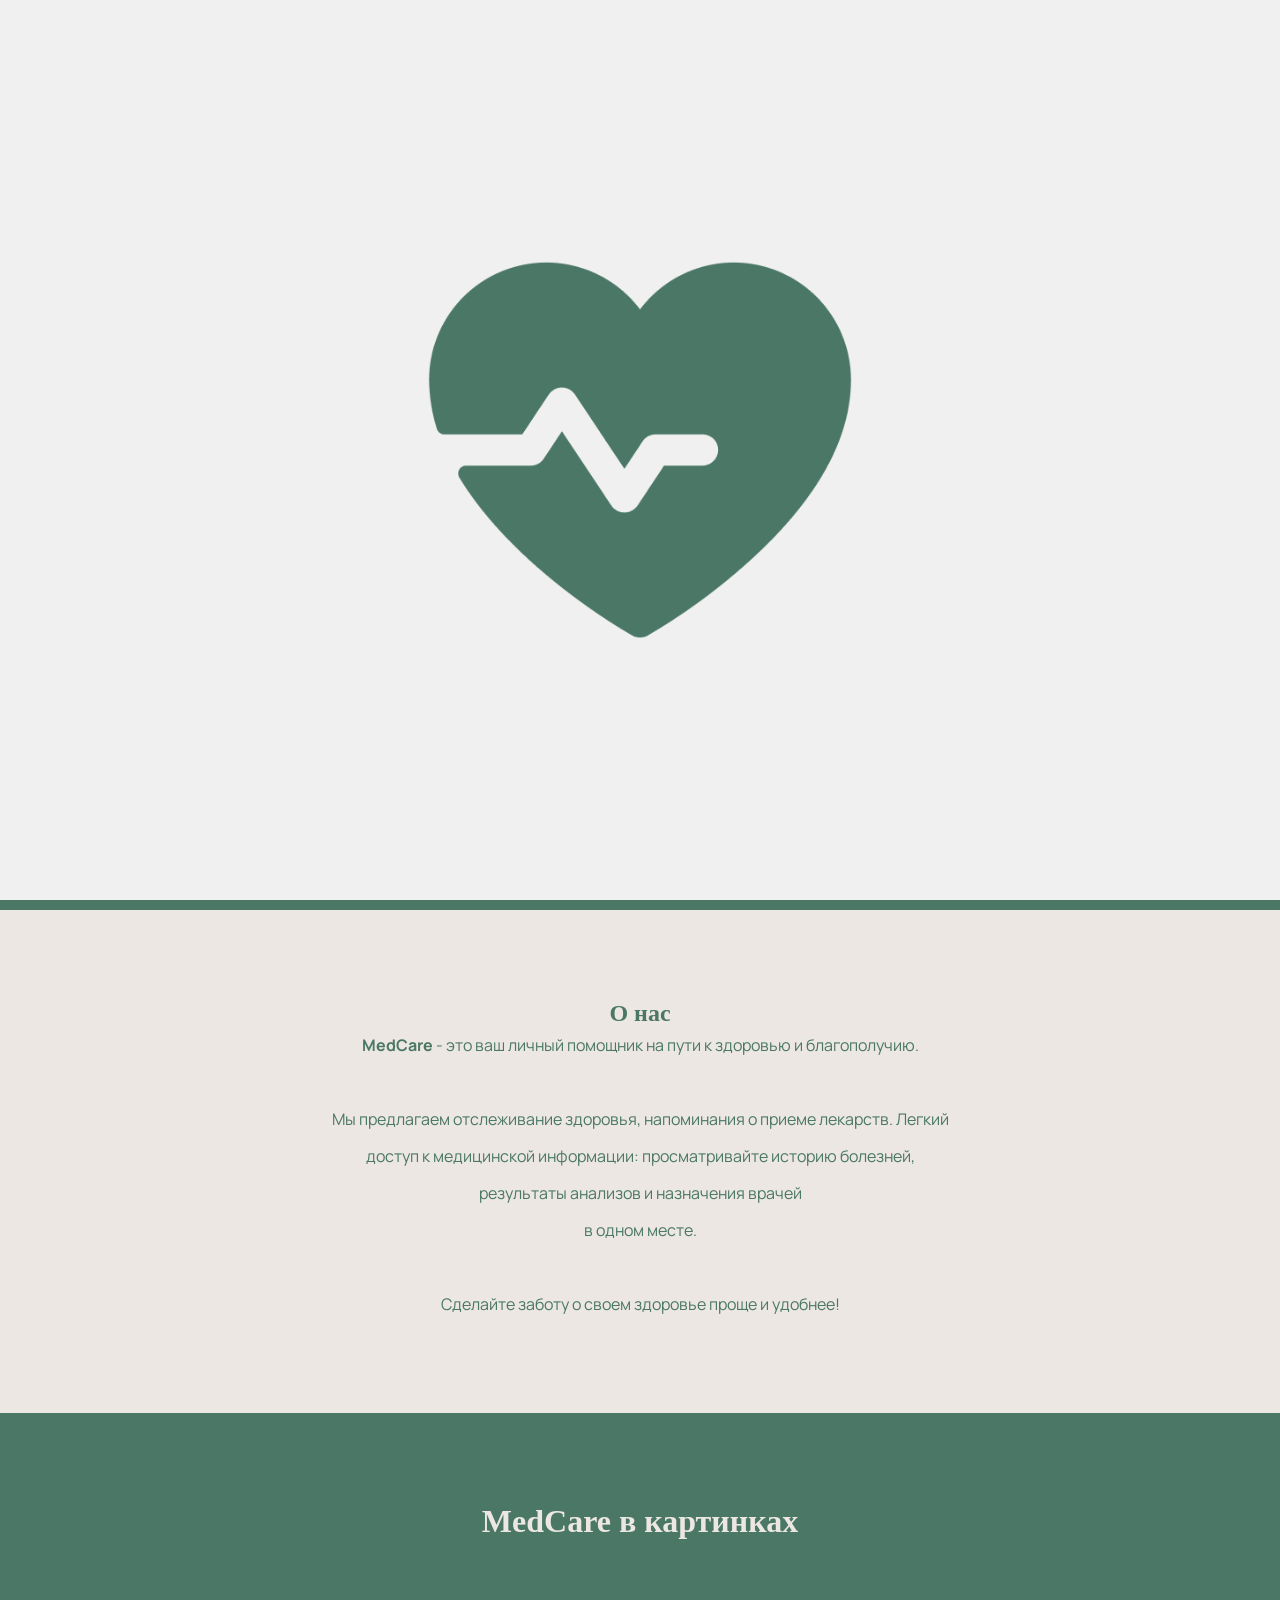
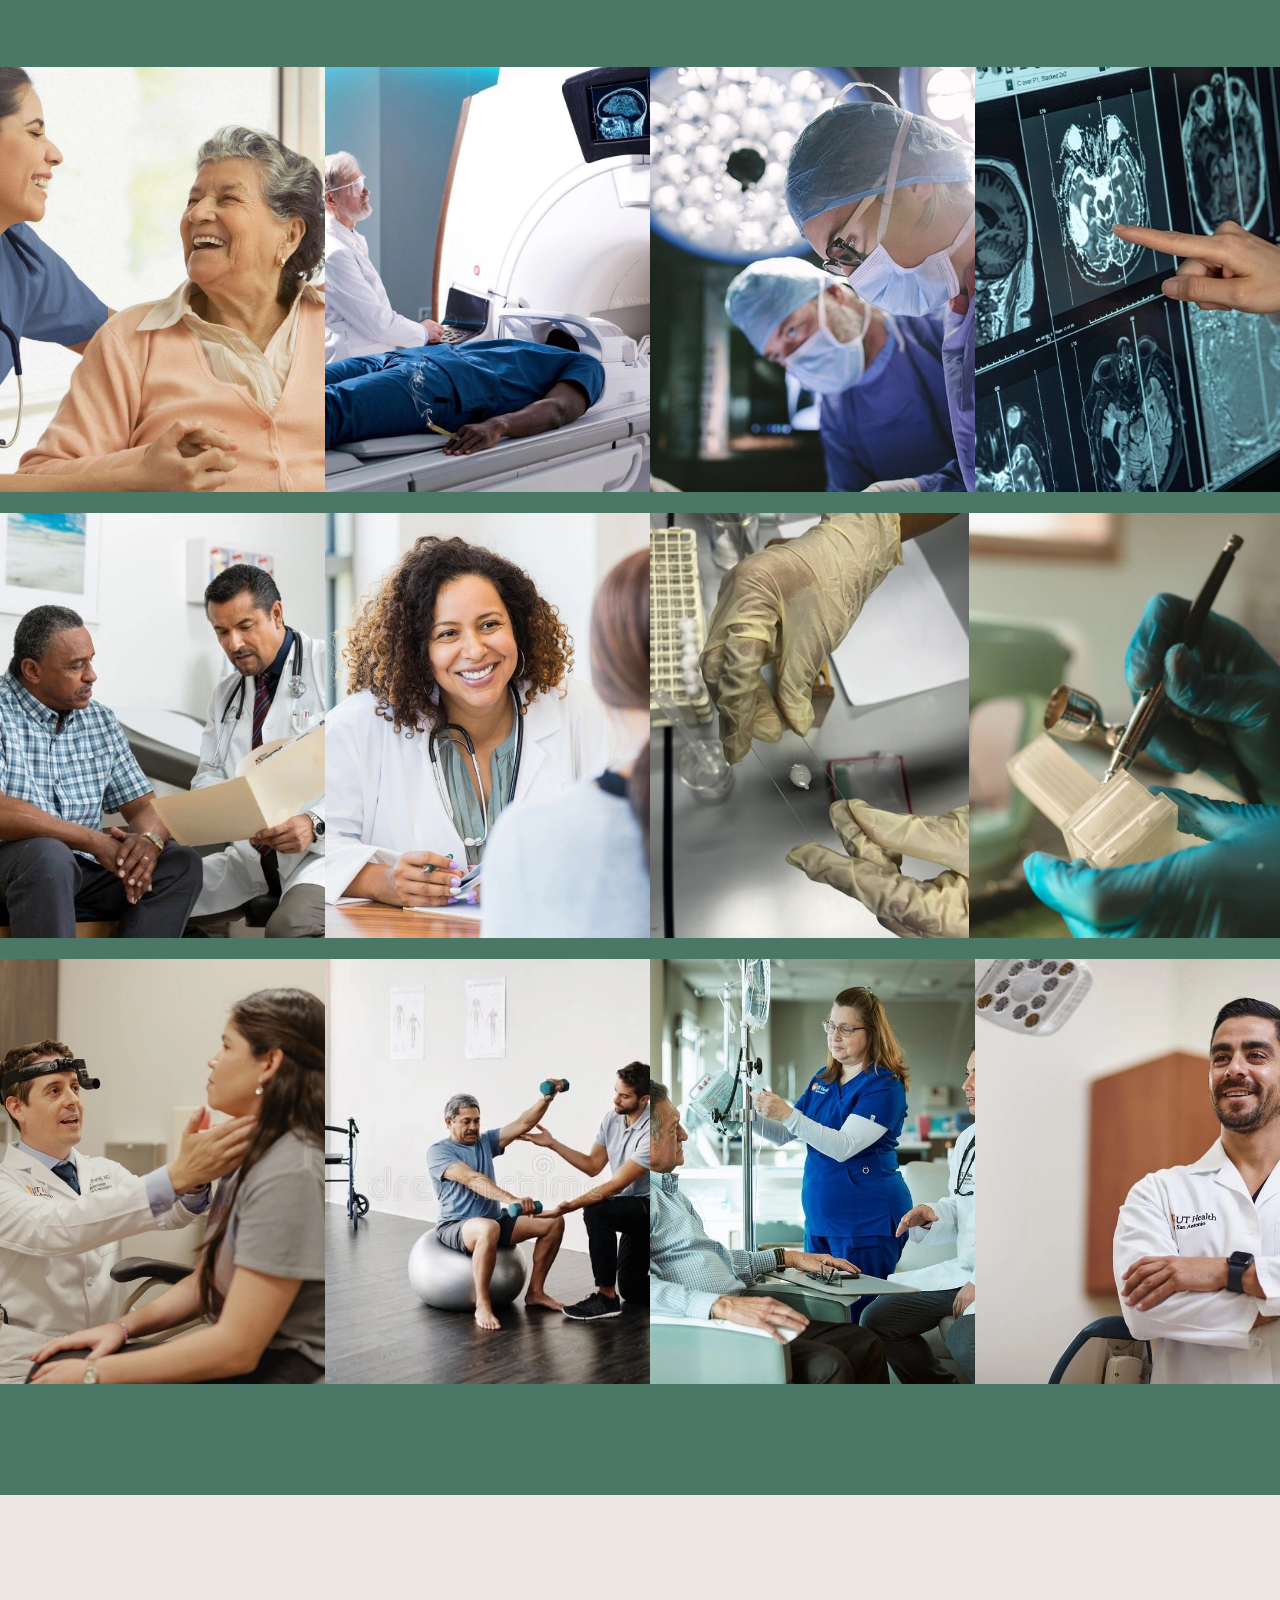
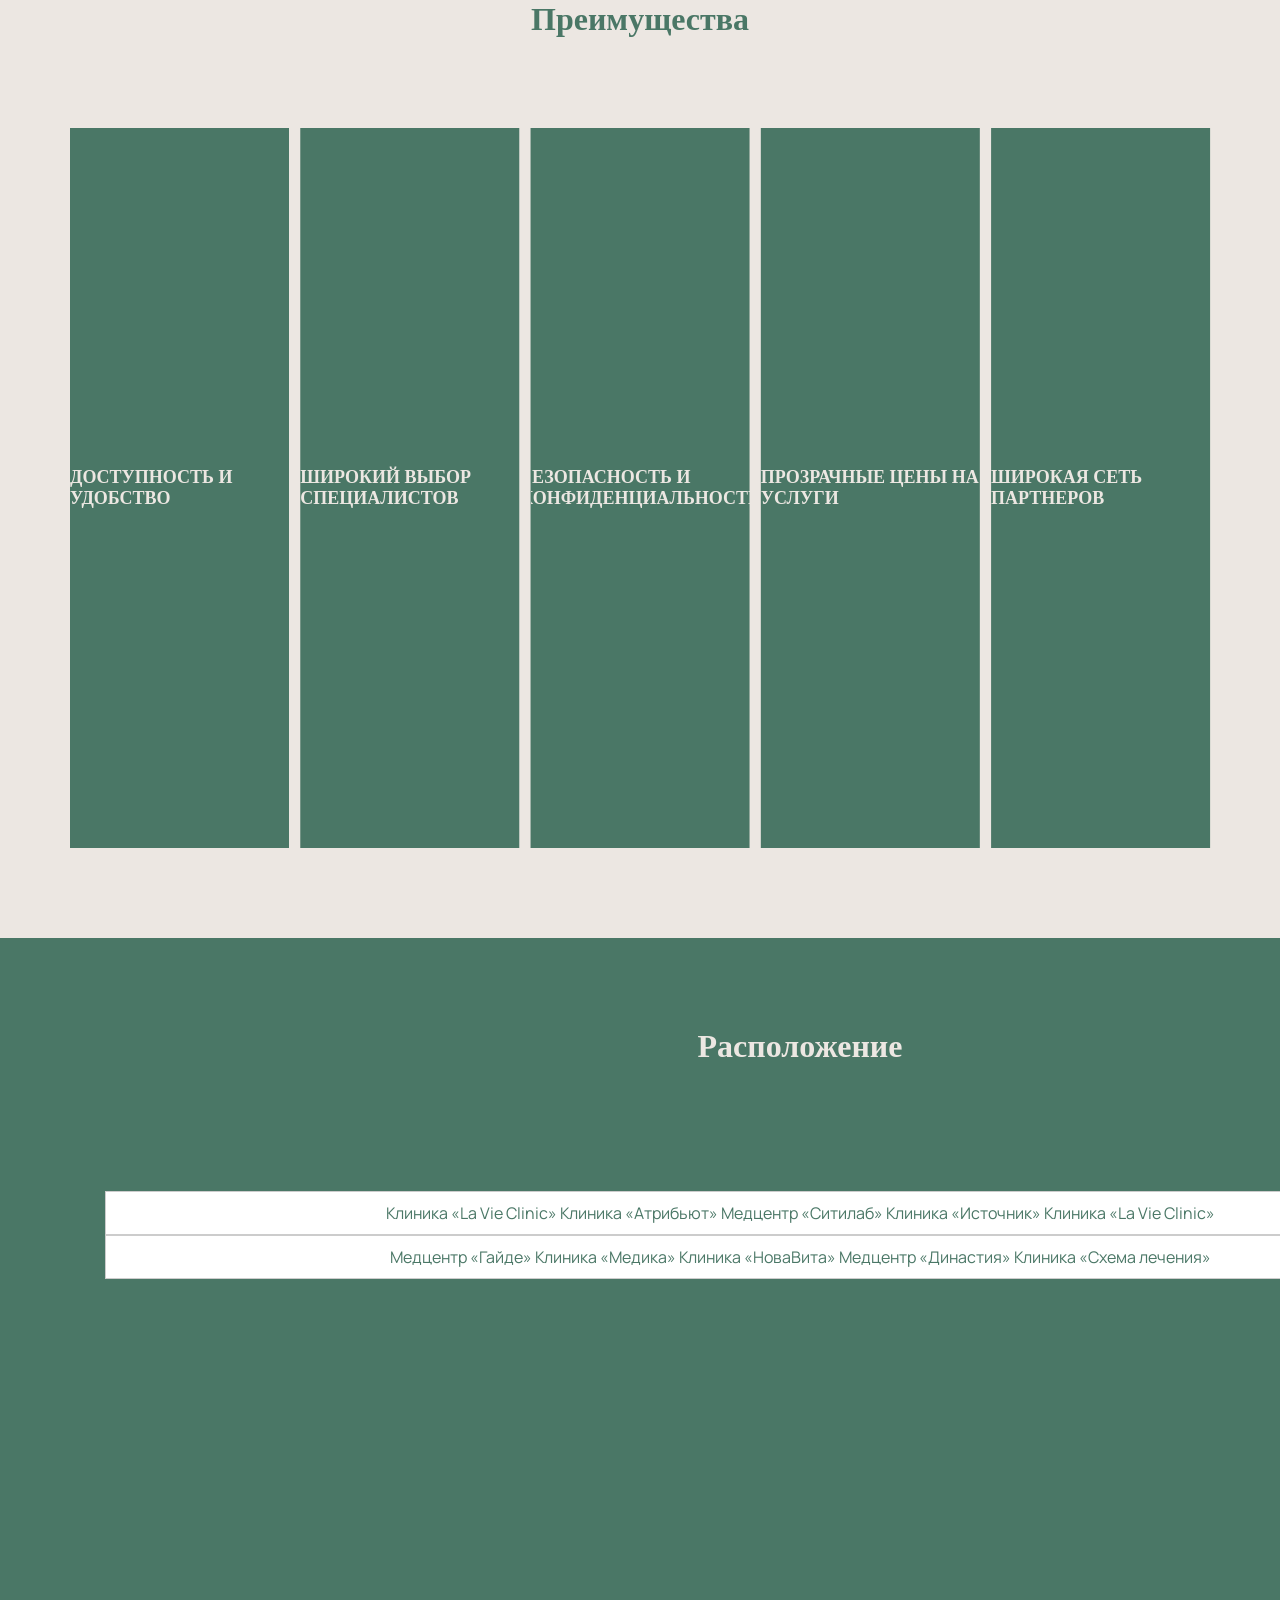
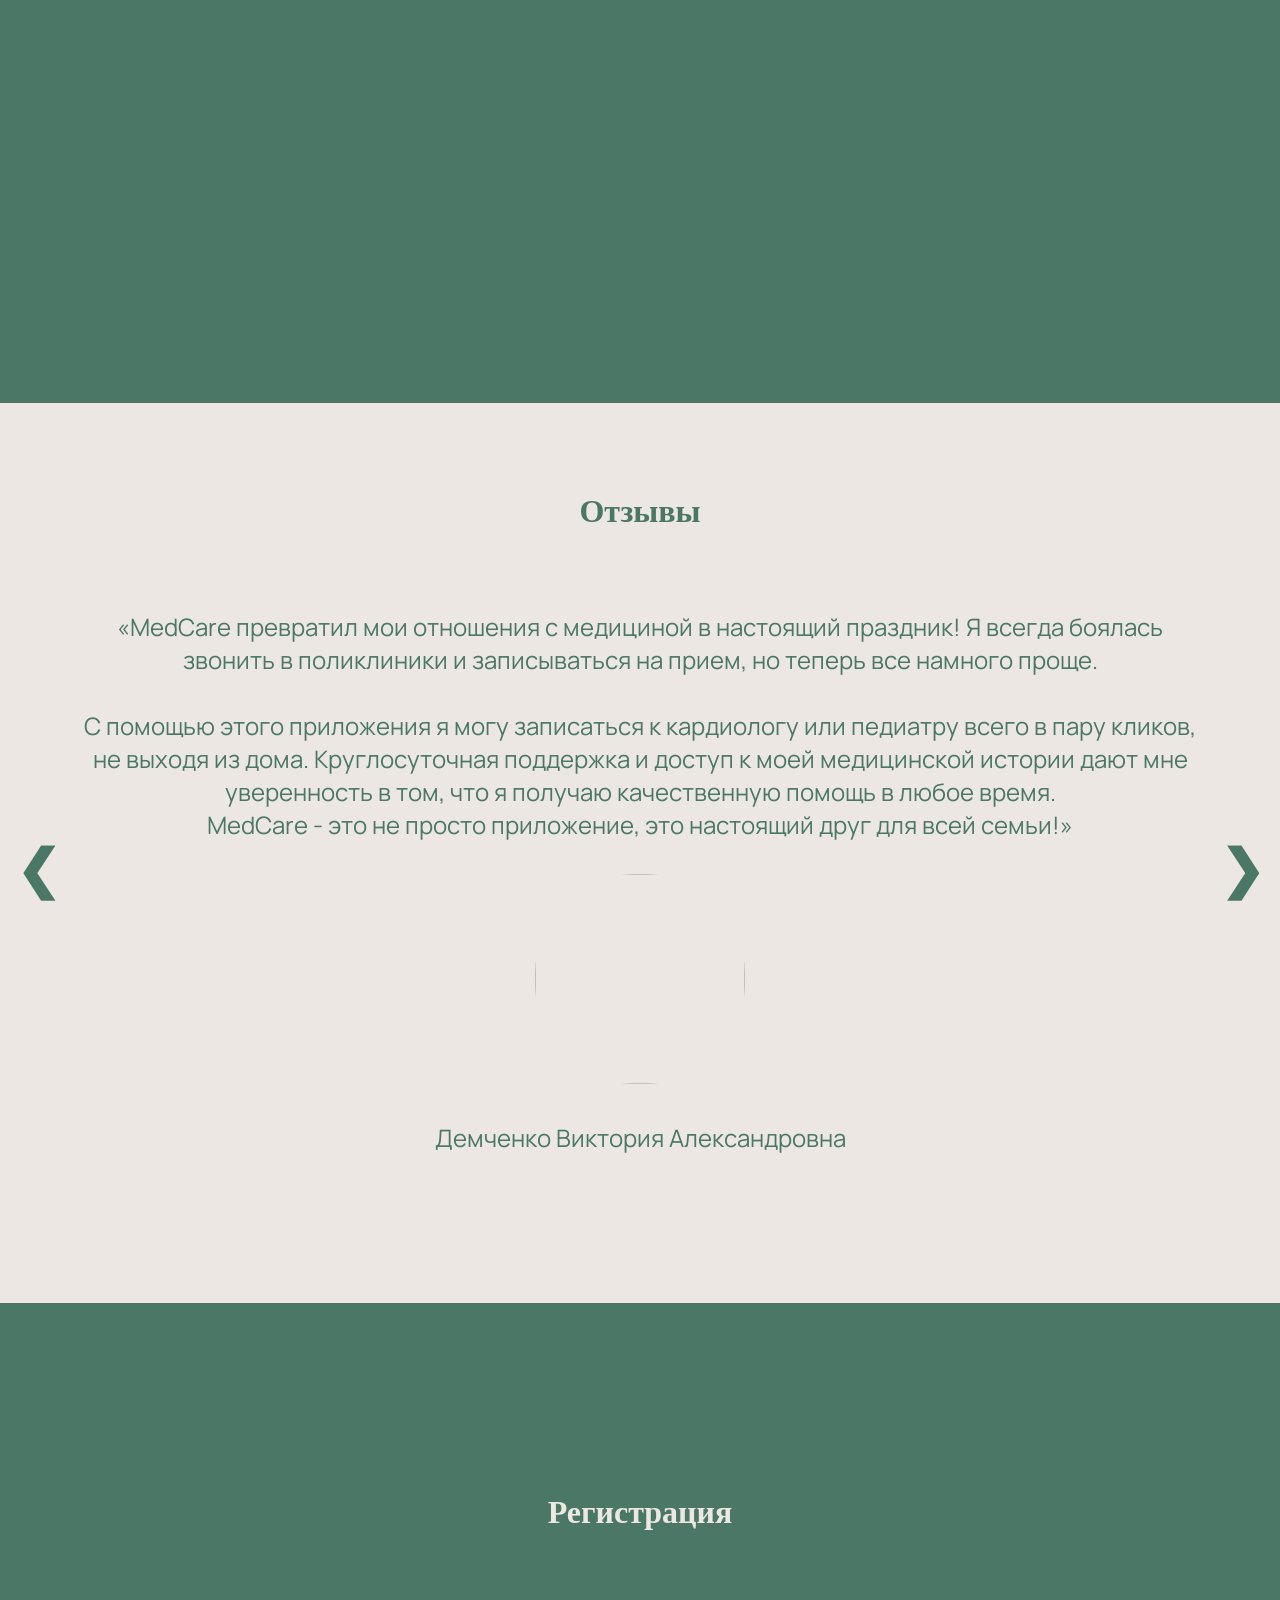
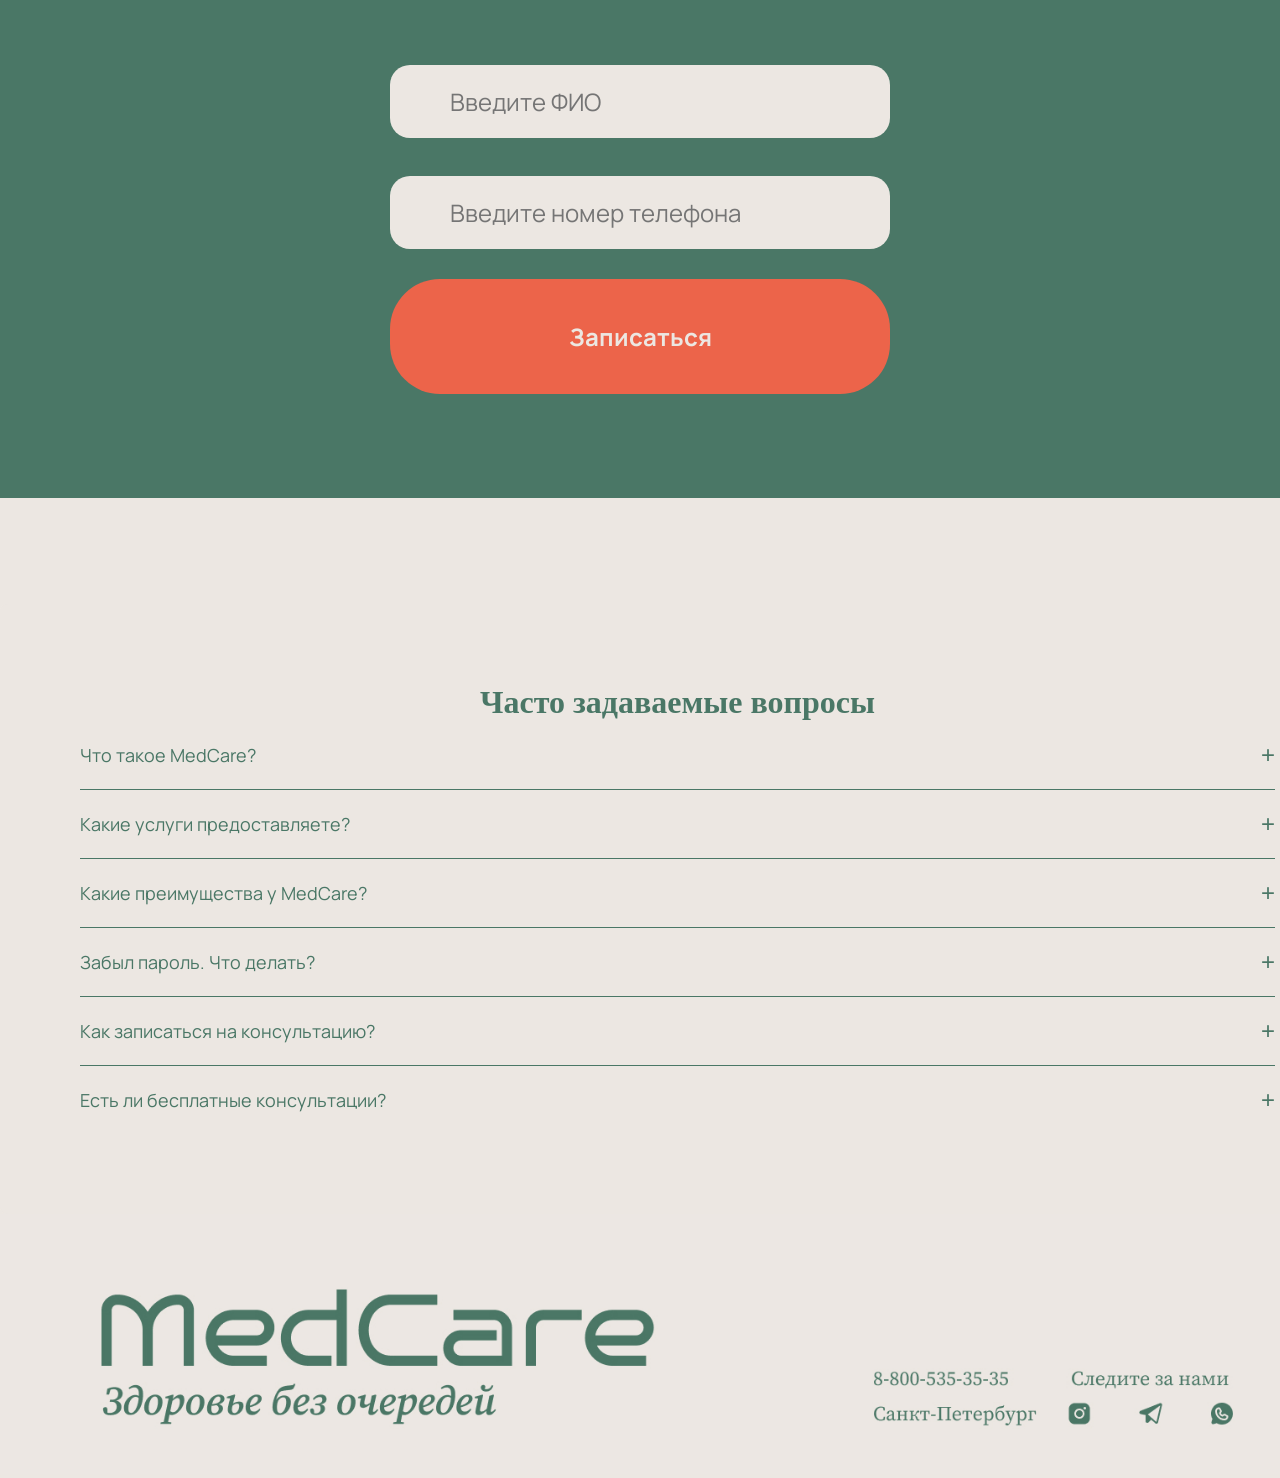
==== commit dd5df2e7: "Remove JavaScript for navigation handling Removed JavaScript code for handling navigation transition" ====
--- a/index.html
+++ b/index.html
@@ -802,37 +802,10 @@
         </div>
     </div>
     <div class="f">
-        <img src="img/0.png" style="height: 260px;">
-    </div>
-    
-    <script>
-      // JavaScript для обработки переходов
-      document.addEventListener('DOMContentLoaded', function () {
-        const links = document.querySelectorAll('nav a');
-        links.forEach(link => {
-          link.addEventListener('click', function (e) {
-            e.preventDefault(); // Предотвращаем стандартное поведение ссылки
-            const targetId = this.getAttribute('href').substring(1); // Получаем id раздела
-            showSection(targetId);
-          });
-        });
-  
-        // Функция для отображения нужного раздела
-        function showSection(id) {
-          const sections = document.querySelectorAll('.section');
-          sections.forEach(section => {
-            section.classList.remove('active'); // Скрываем все разделы
-          });
-          document.getElementById(id).classList.add('active'); // Показываем нужный раздел
-        }
-  
-        // Показываем раздел, соответствующий текущему URL
-        const hash = window.location.hash.substring(1);
-        if (hash) {
-          showSection(hash);
-        }
-      });
-    </script>
+        <img src="img/0.jpg" style="height: 260px;">
+    </div>
+    
+
     <script src="https://unpkg.com/swiper/swiper-bundle.min.js"></script>
     <script src="style/script.js"></script>
 </body>
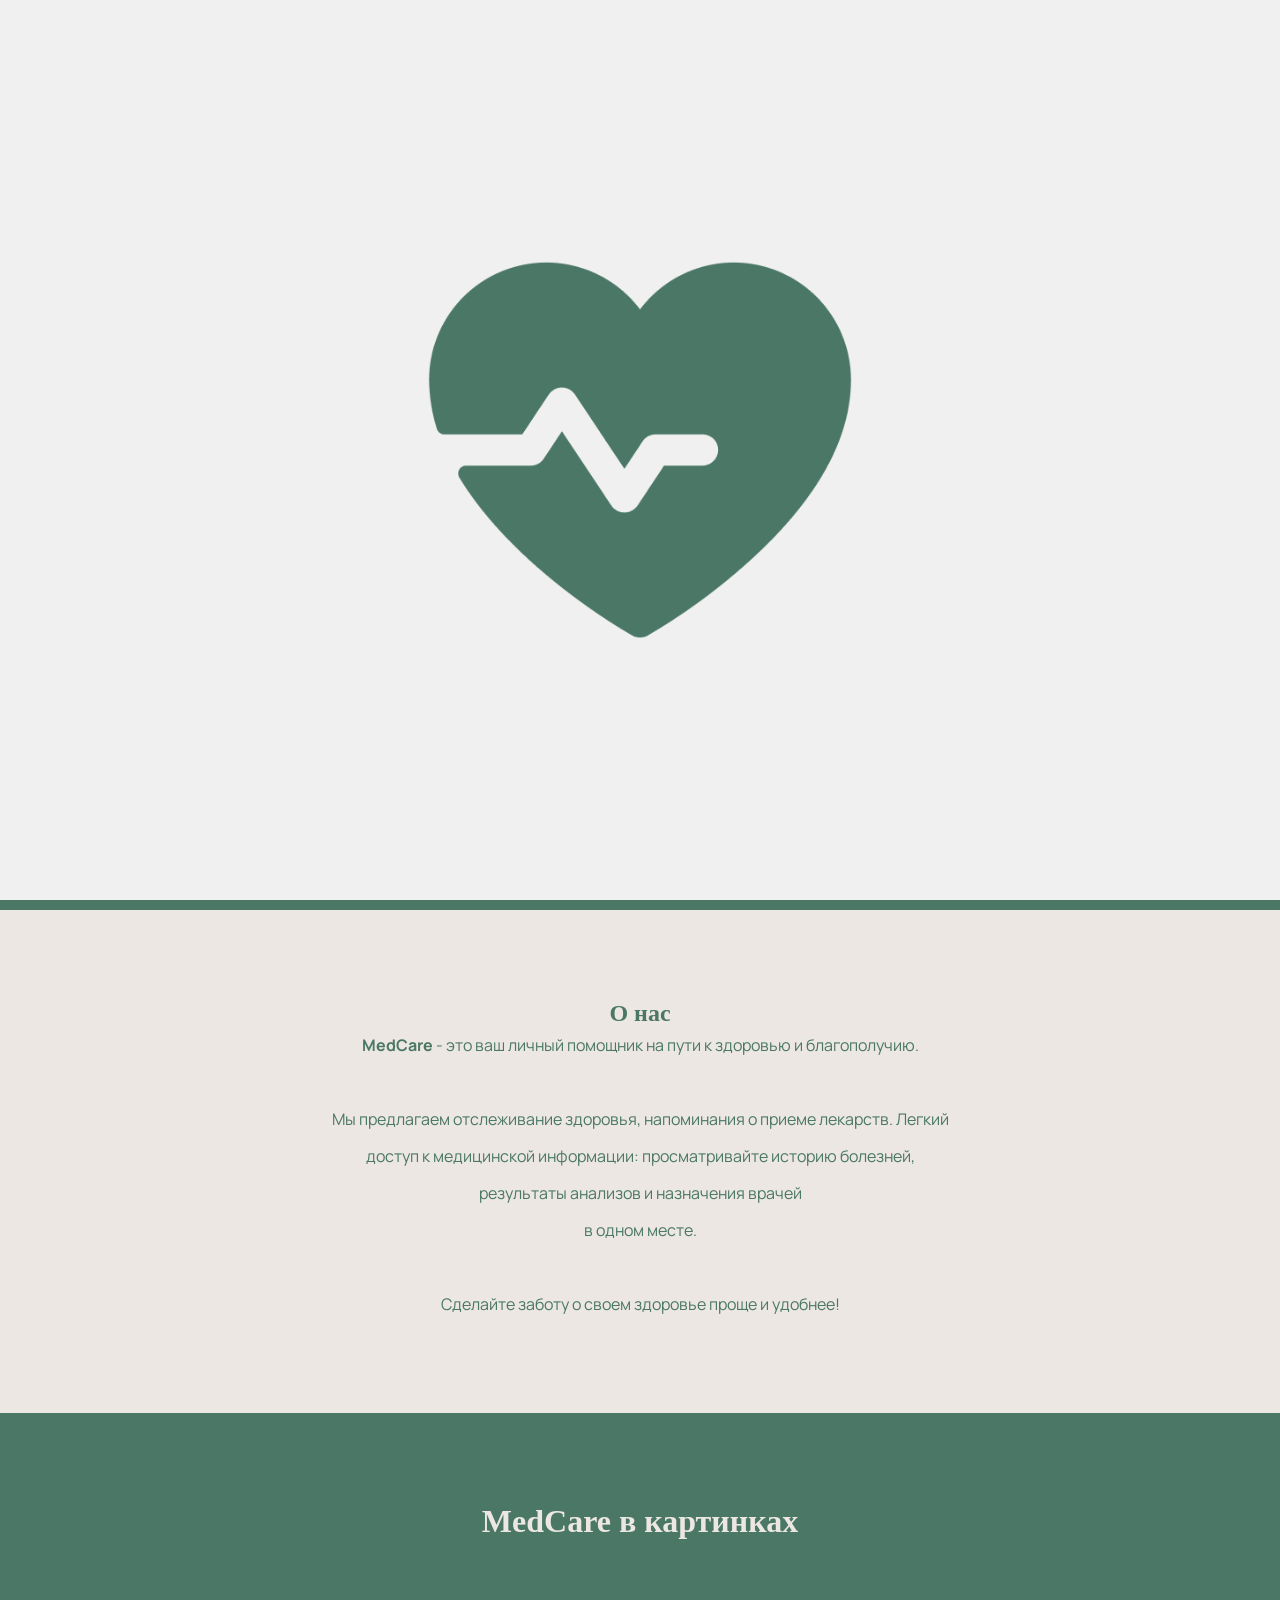
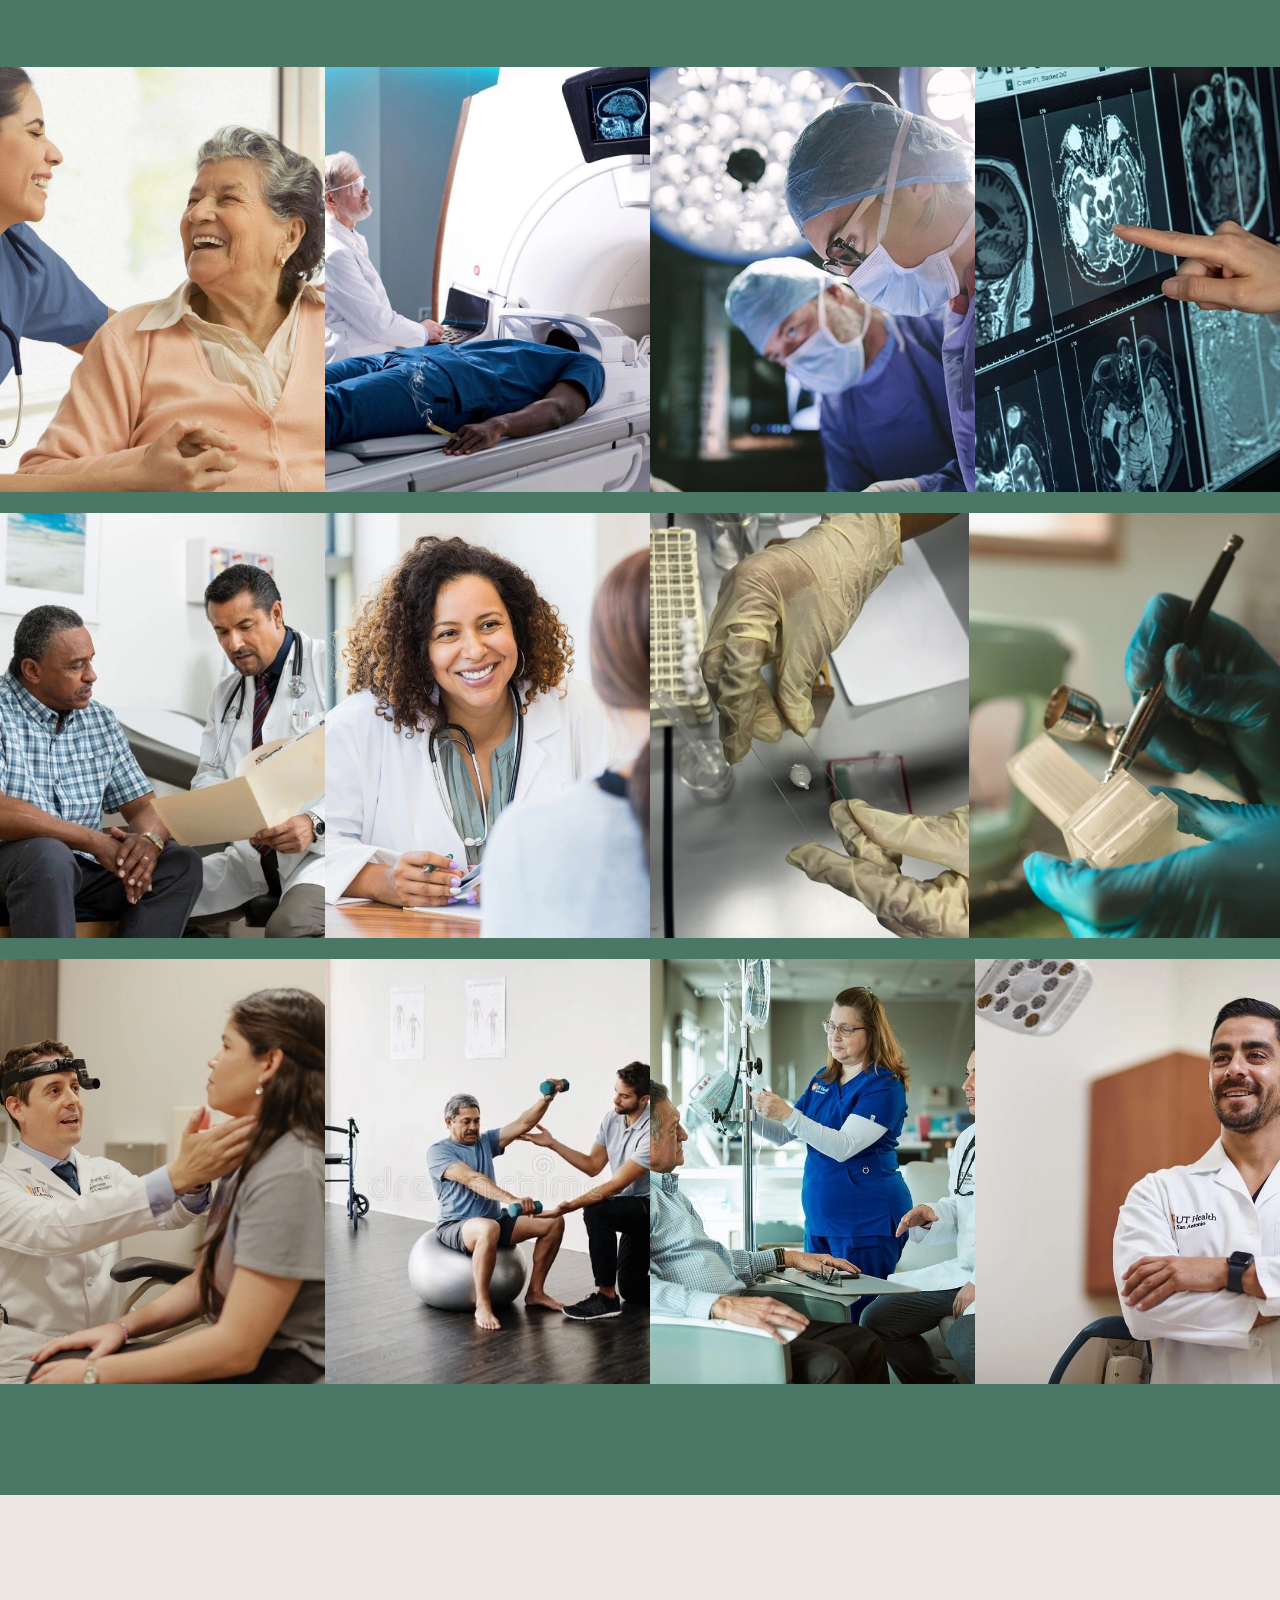
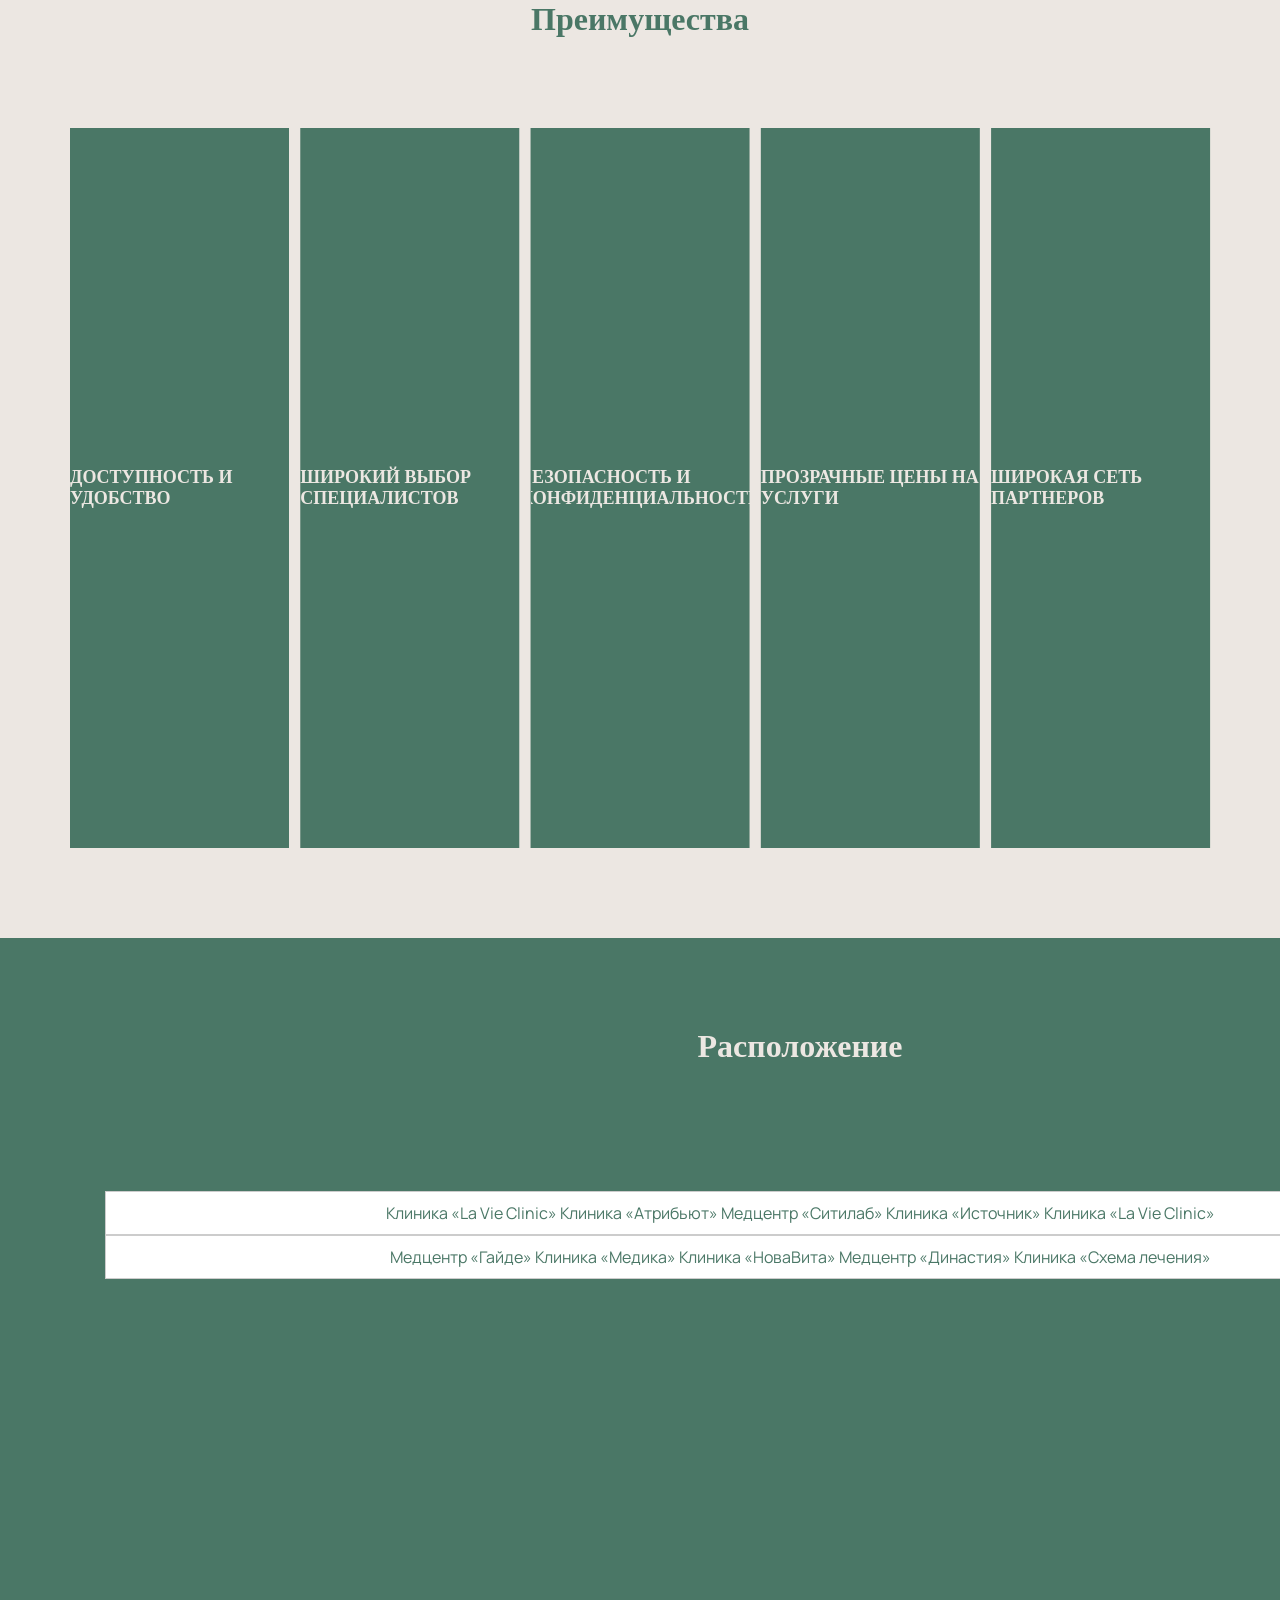
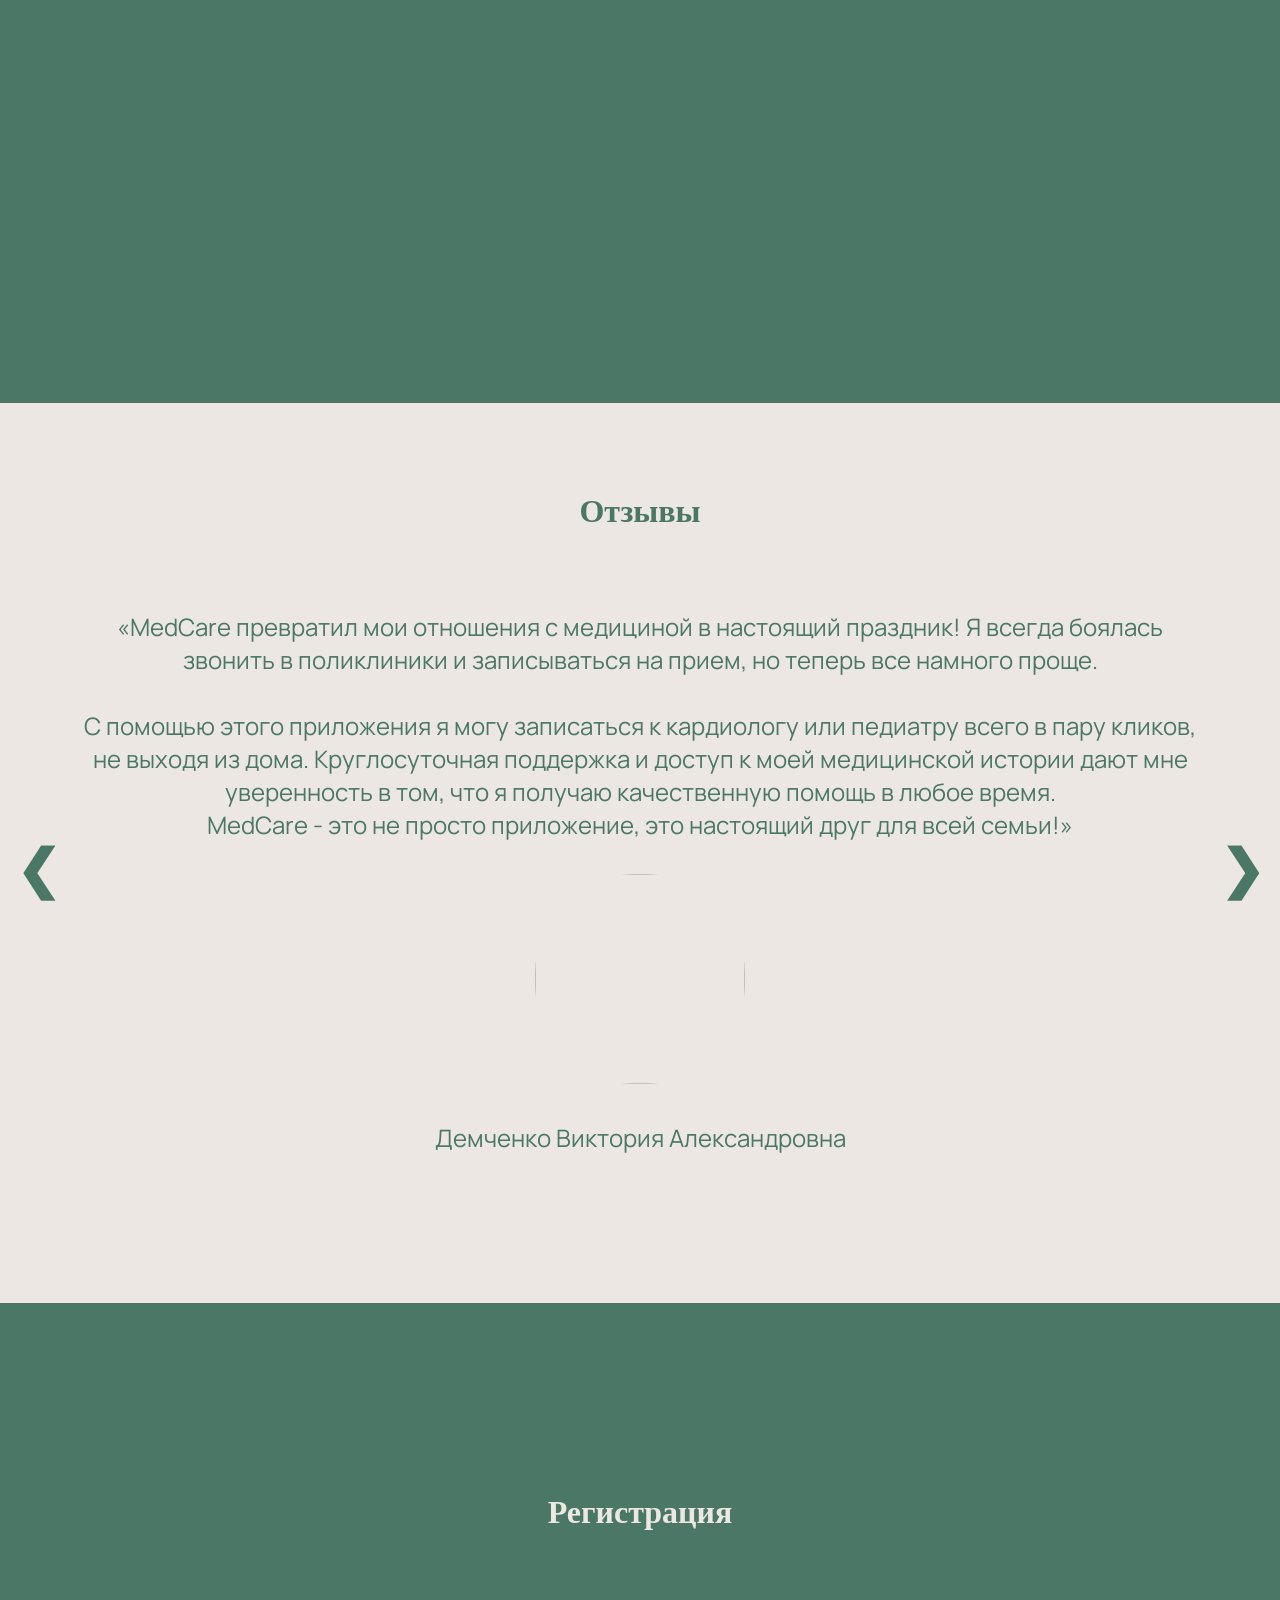
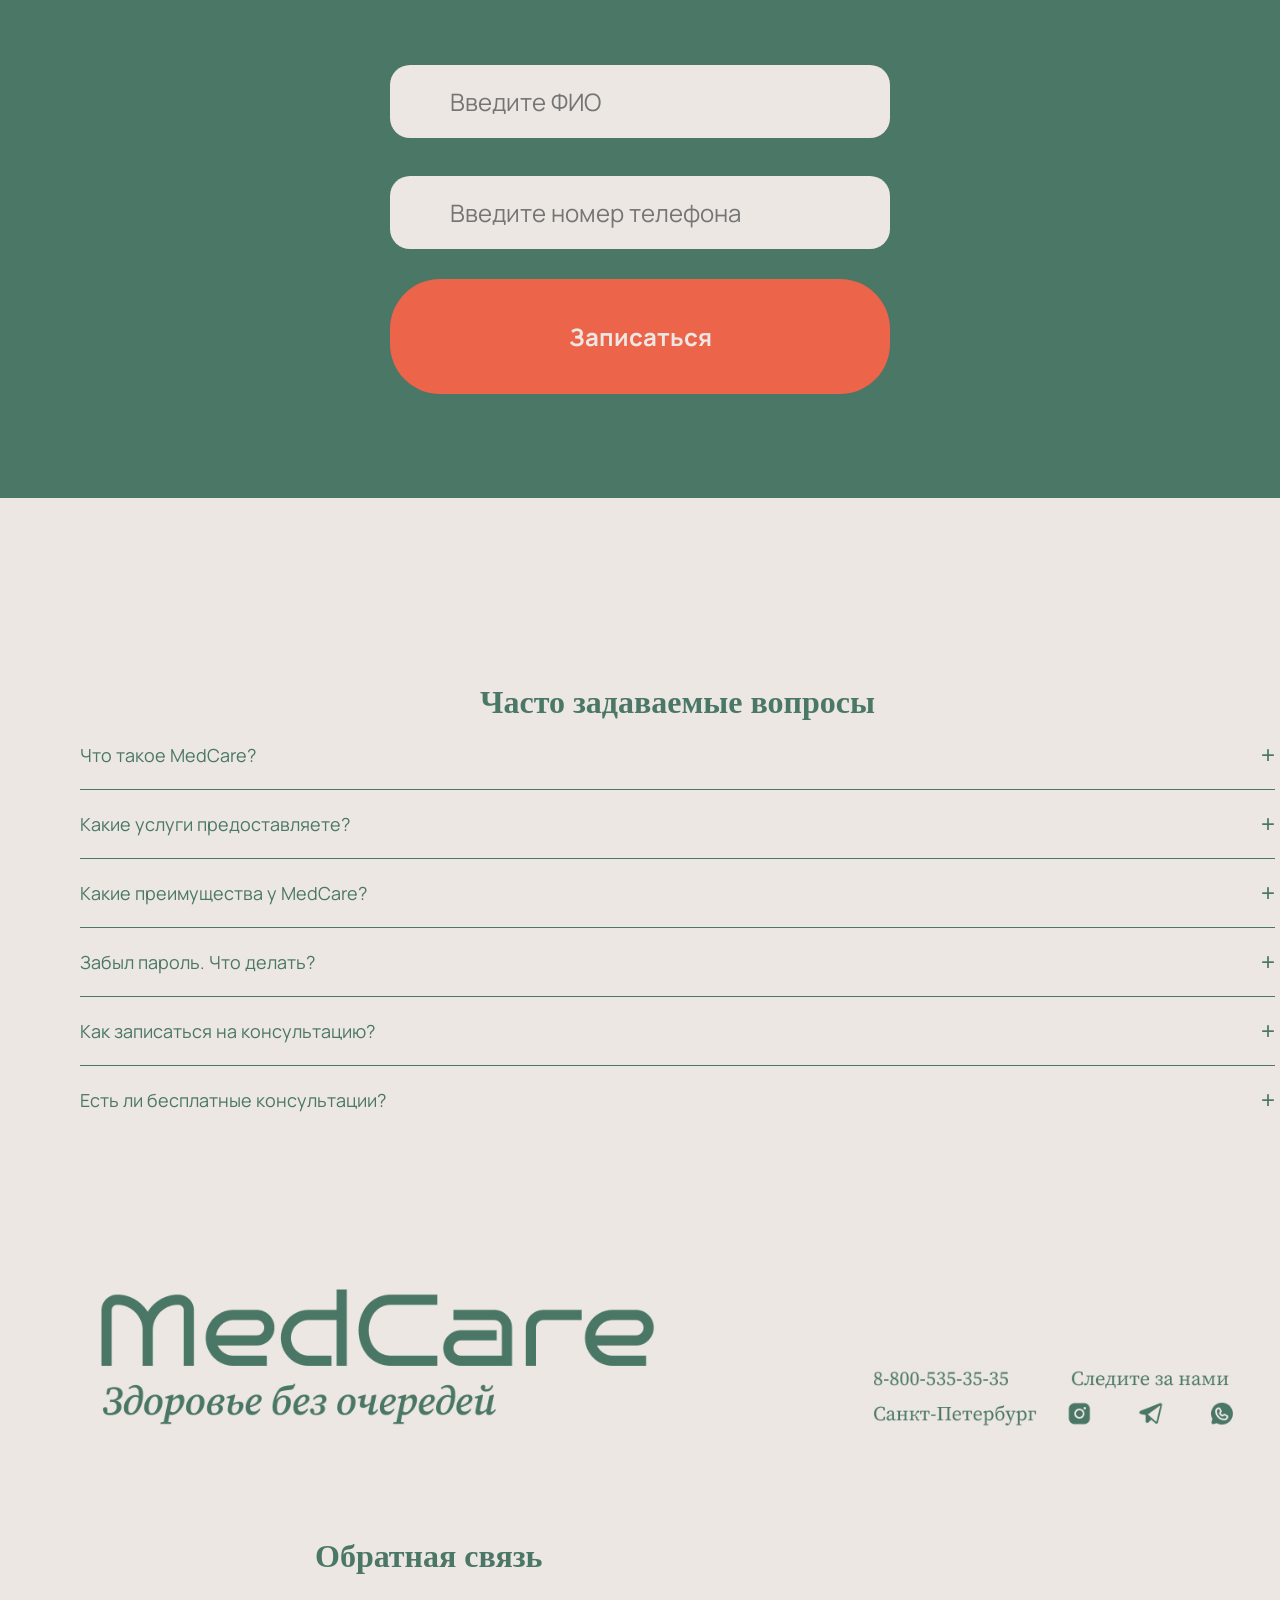
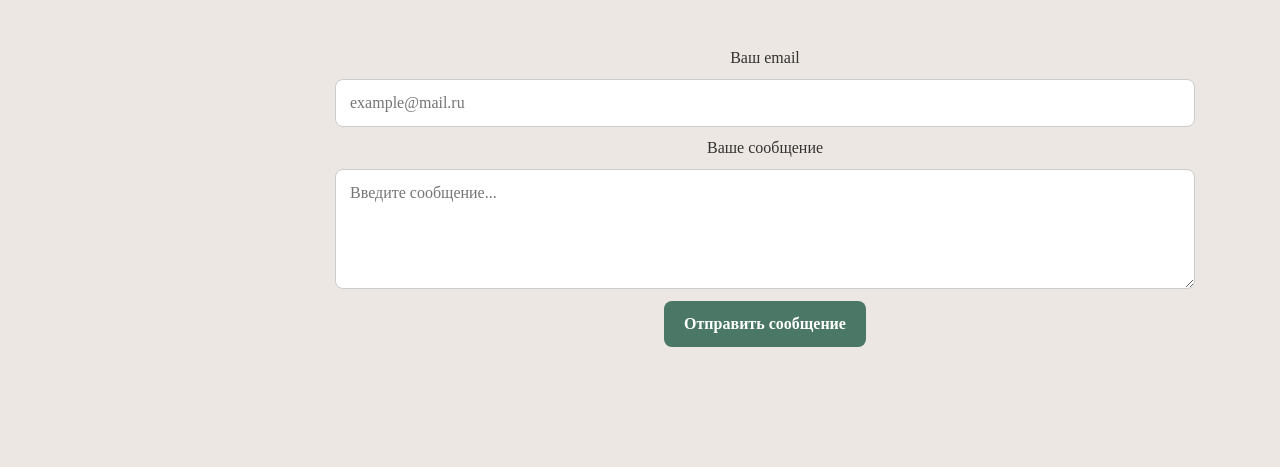
==== commit 2c23c5c8: "Add feedback section with form and email integration" ====
--- a/index.html
+++ b/index.html
@@ -337,7 +337,71 @@
         color: #4A7766;
     }
     </style>
-    </head>
+
+<style>
+  .feedback-section {
+    padding: 60px 20px;
+    background: #ECE7E2;
+    color: #333;
+  }
+
+  .feedback-container {
+    max-width: 650px;
+    margin: 0 auto;
+  }
+
+  .feedback-container h2 {
+    color: #4A7766;
+    font-size: 32px;
+    margin-bottom: 12px;
+  }
+
+  .feedback-container form {
+    display: flex;
+    flex-direction: column;
+    gap: 12px;
+    margin-top: 24px;
+  }
+
+  .feedback-container input,
+  .feedback-container textarea {
+    box-sizing: border-box;
+    width: 100%;
+    padding: 14px;
+    border: 1px solid #ccc;
+    border-radius: 8px;
+    background: #fff;
+    font: inherit;
+  }
+
+  .feedback-container textarea {
+    resize: vertical;
+  }
+
+  .feedback-container button {
+    padding: 14px 20px;
+    border: none;
+    border-radius: 8px;
+    background: #4A7766;
+    color: white;
+    font: inherit;
+    font-weight: 600;
+    cursor: pointer;
+  }
+
+  .feedback-container button:disabled {
+    opacity: 0.6;
+    cursor: wait;
+  }
+
+  #feedback-status {
+    min-height: 24px;
+    margin: 4px 0 0;
+  }
+</style>
+    
+
+</head>
     
     <body>
     <div class="loader">
@@ -808,6 +872,80 @@
 
     <script src="https://unpkg.com/swiper/swiper-bundle.min.js"></script>
     <script src="style/script.js"></script>
+
+
+<section id="feedback" class="feedback-section">
+  <div class="feedback-container">
+    <h2>Обратная связь</h2>
+    <p>Остались вопросы? Напишите нам!</p>
+
+    <form id="feedback-form">
+      <label for="user_email">Ваш email</label>
+      <input
+        type="email"
+        id="user_email"
+        name="user_email"
+        placeholder="example@mail.ru"
+        required
+      />
+
+      <label for="message">Ваше сообщение</label>
+      <textarea
+        id="message"
+        name="message"
+        placeholder="Введите сообщение..."
+        rows="5"
+        required
+      ></textarea>
+
+      <button type="submit" id="feedback-submit">
+        Отправить сообщение
+      </button>
+
+      <p id="feedback-status" role="status" aria-live="polite"></p>
+    </form>
+  </div>
+</section>
+
+        
+<script src="https://cdn.jsdelivr.net/npm/@emailjs/browser@4/dist/email.min.js"></script>
+
+<script>
+  emailjs.init({
+    publicKey: "ZQzz9iKR8oascfI7o"
+  });
+
+  const feedbackForm = document.getElementById("feedback-form");
+  const feedbackStatus = document.getElementById("feedback-status");
+  const feedbackButton = document.getElementById("feedback-submit");
+
+  feedbackForm.addEventListener("submit", async function (event) {
+    event.preventDefault();
+
+    feedbackButton.disabled = true;
+    feedbackStatus.textContent = "Отправляем сообщение...";
+
+    try {
+      await emailjs.sendForm(
+        "service_medcare",
+        "template_drnvq1b",
+        feedbackForm
+      );
+
+      feedbackStatus.textContent = "Сообщение успешно отправлено!";
+      feedbackForm.reset();
+    } catch (error) {
+      console.error("Ошибка отправки:", error);
+      feedbackStatus.textContent =
+        "Не удалось отправить сообщение. Попробуйте ещё раз.";
+    } finally {
+      feedbackButton.disabled = false;
+    }
+  });
+</script>
+
+        
+
 </body>
 </html>
 
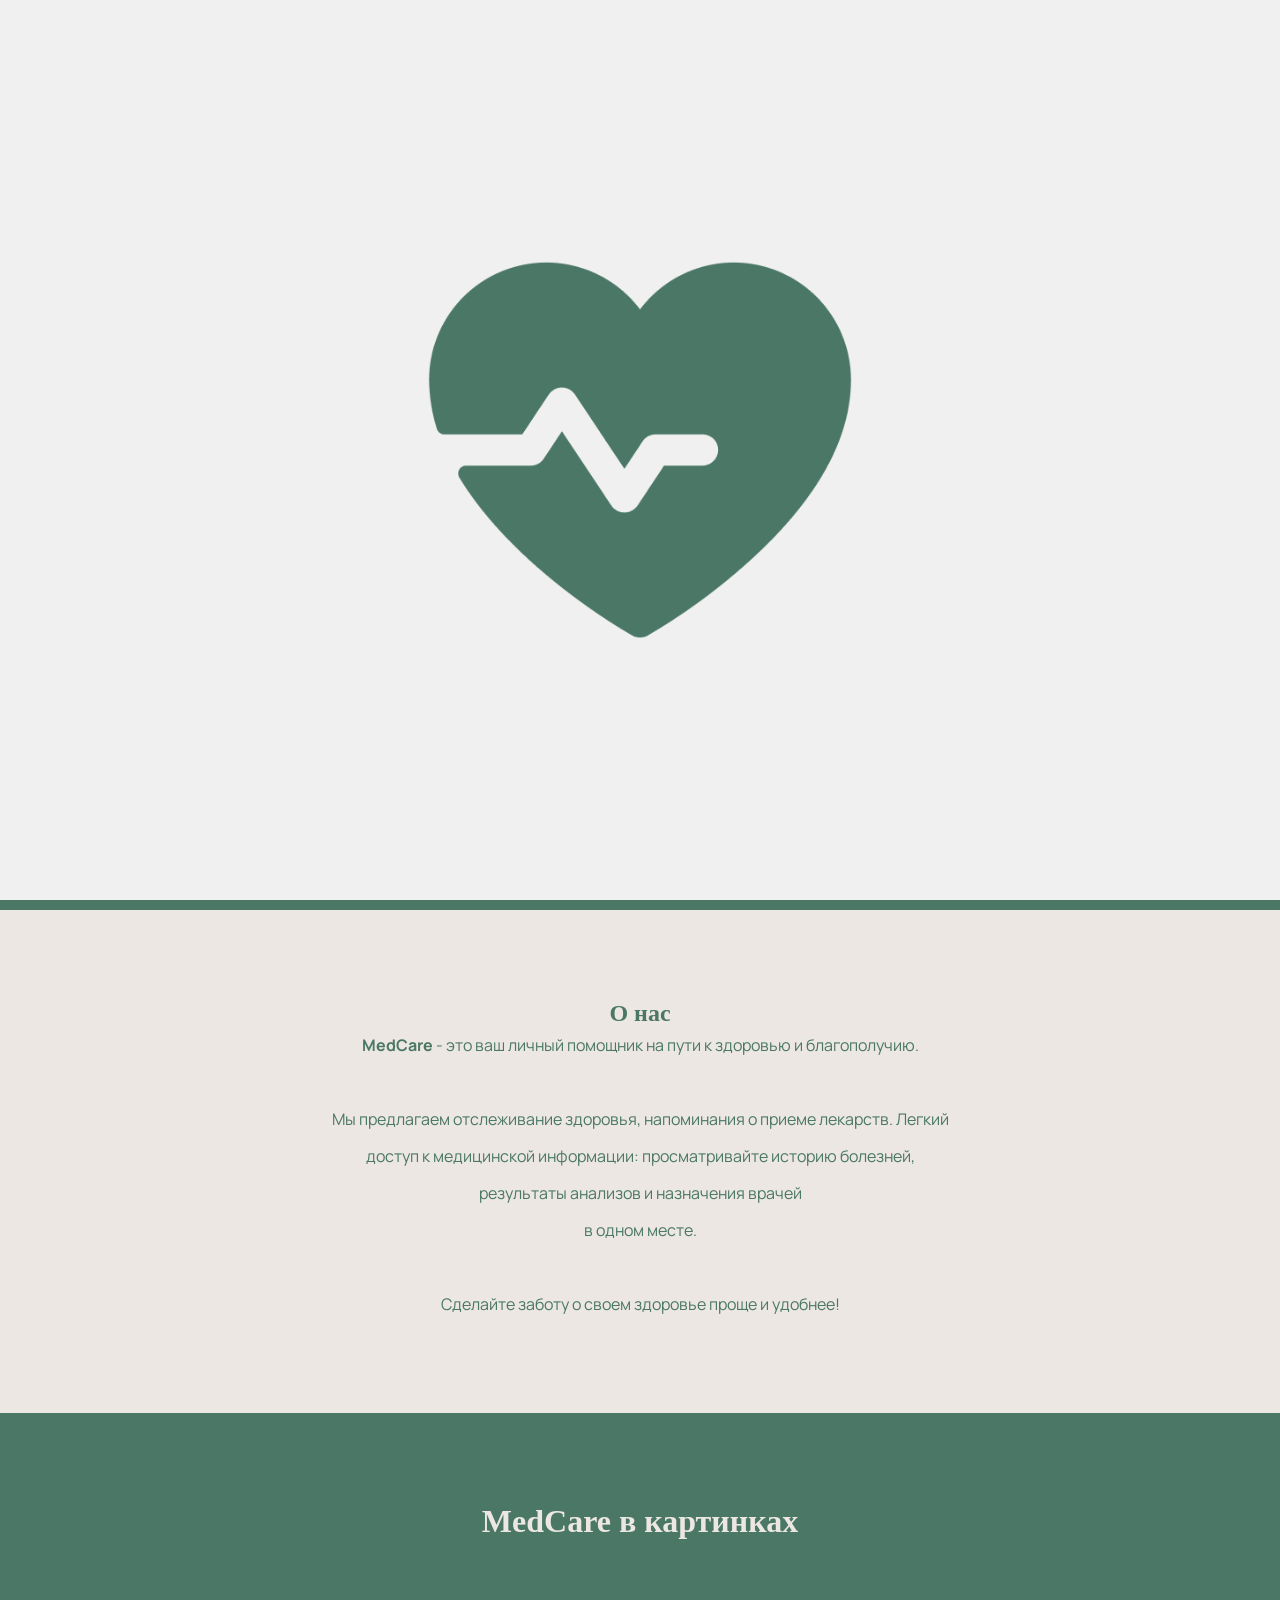
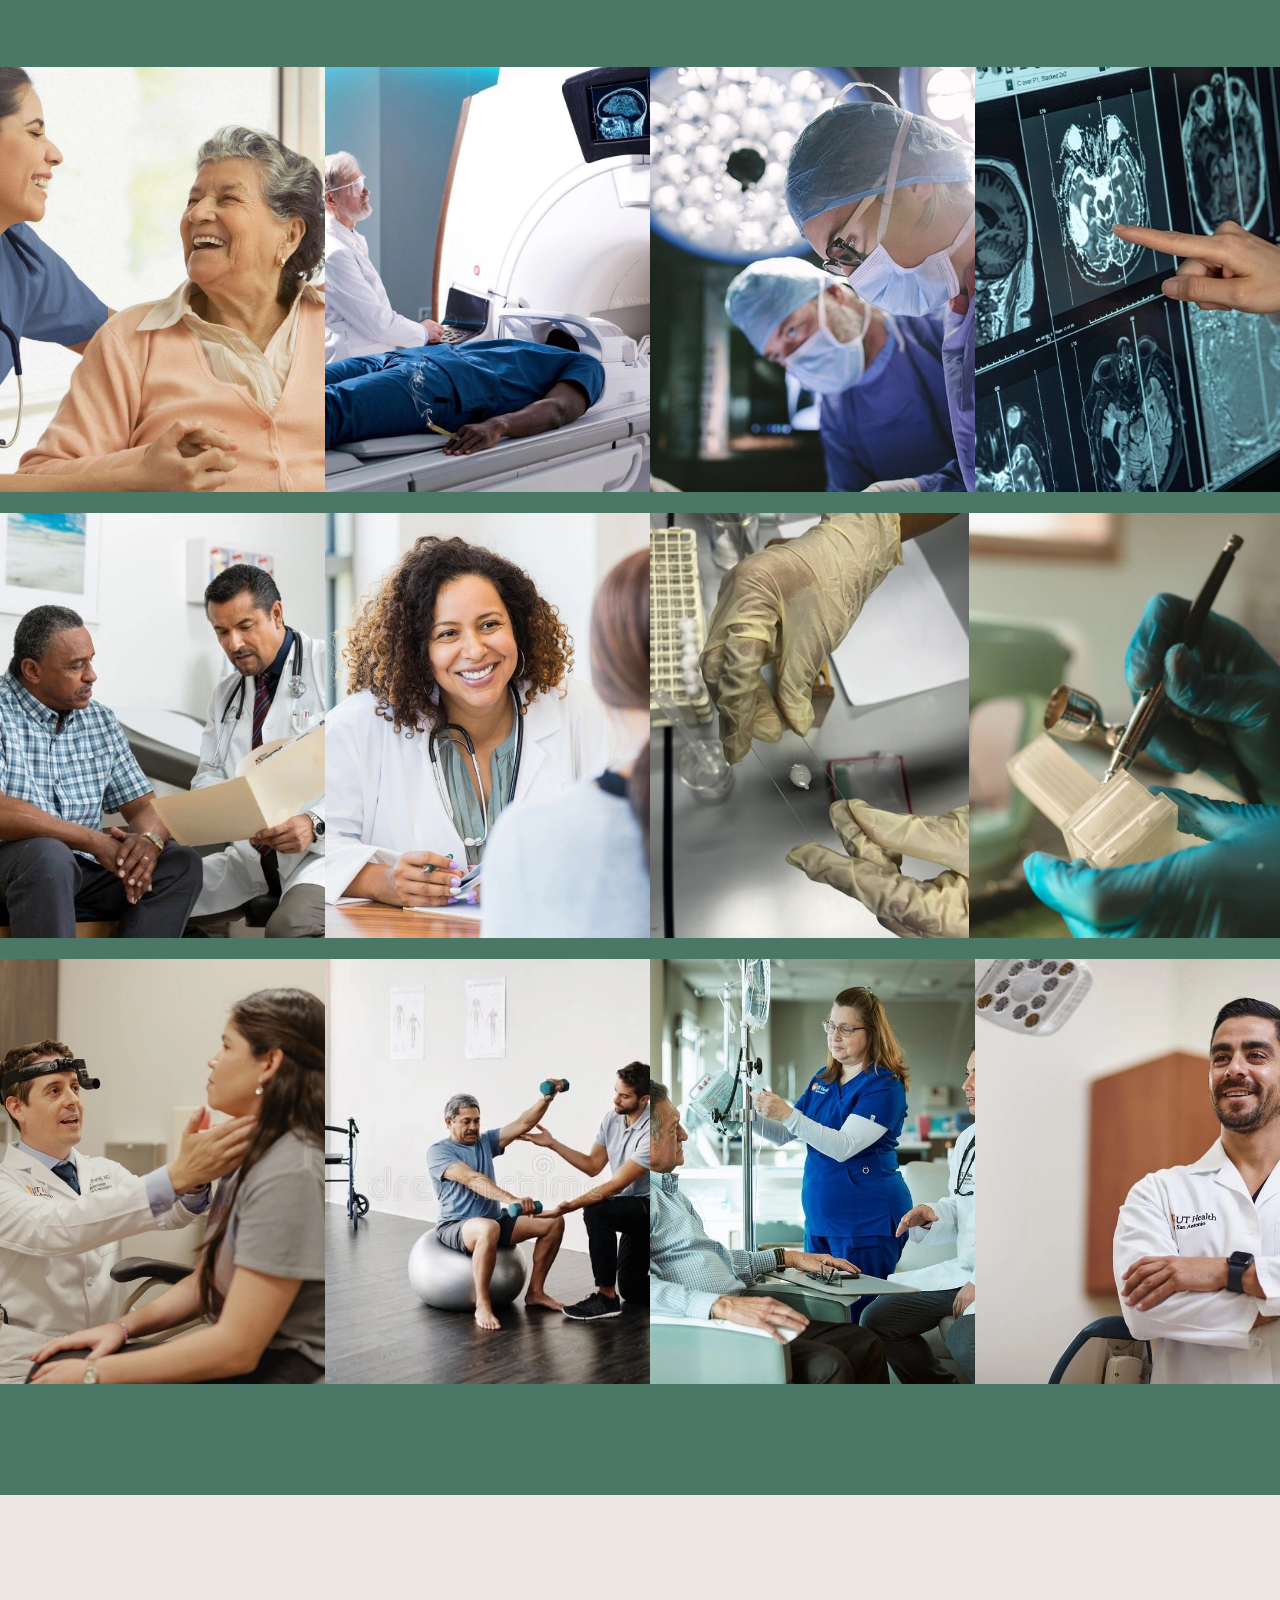
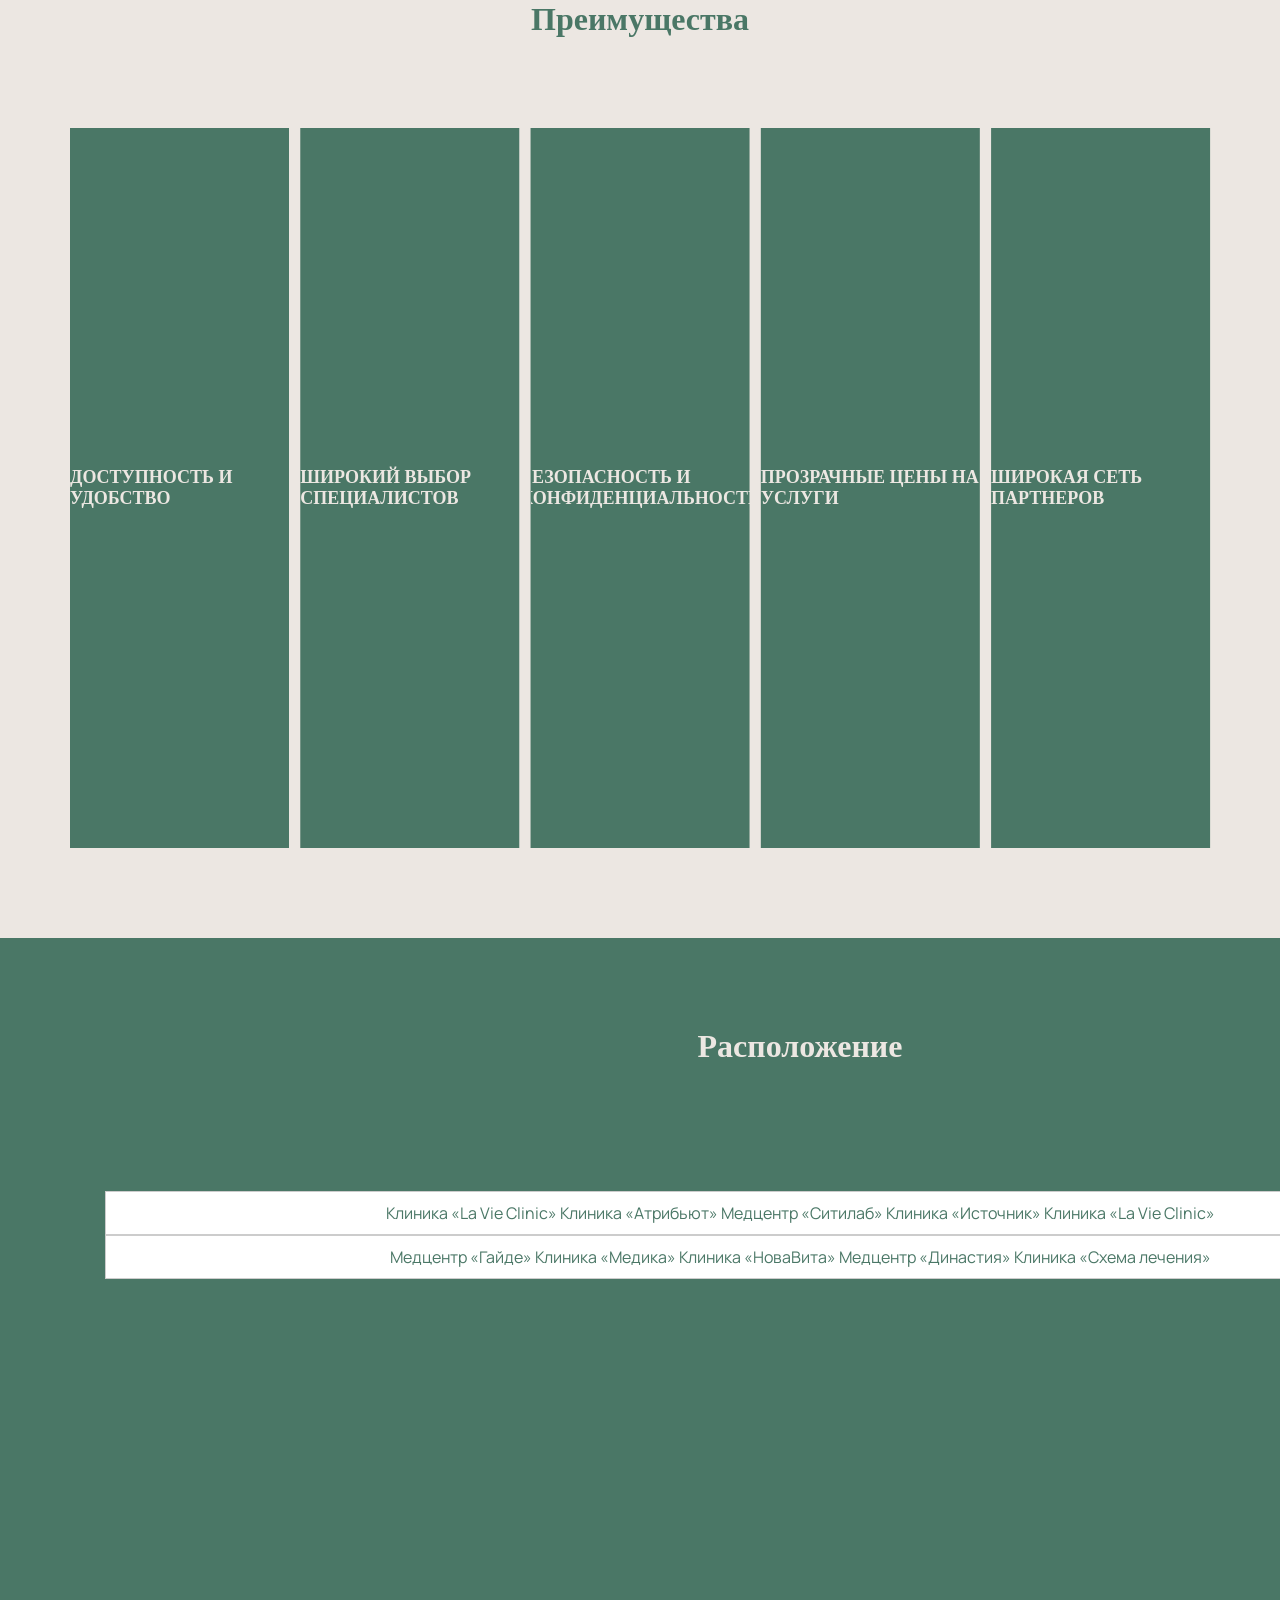
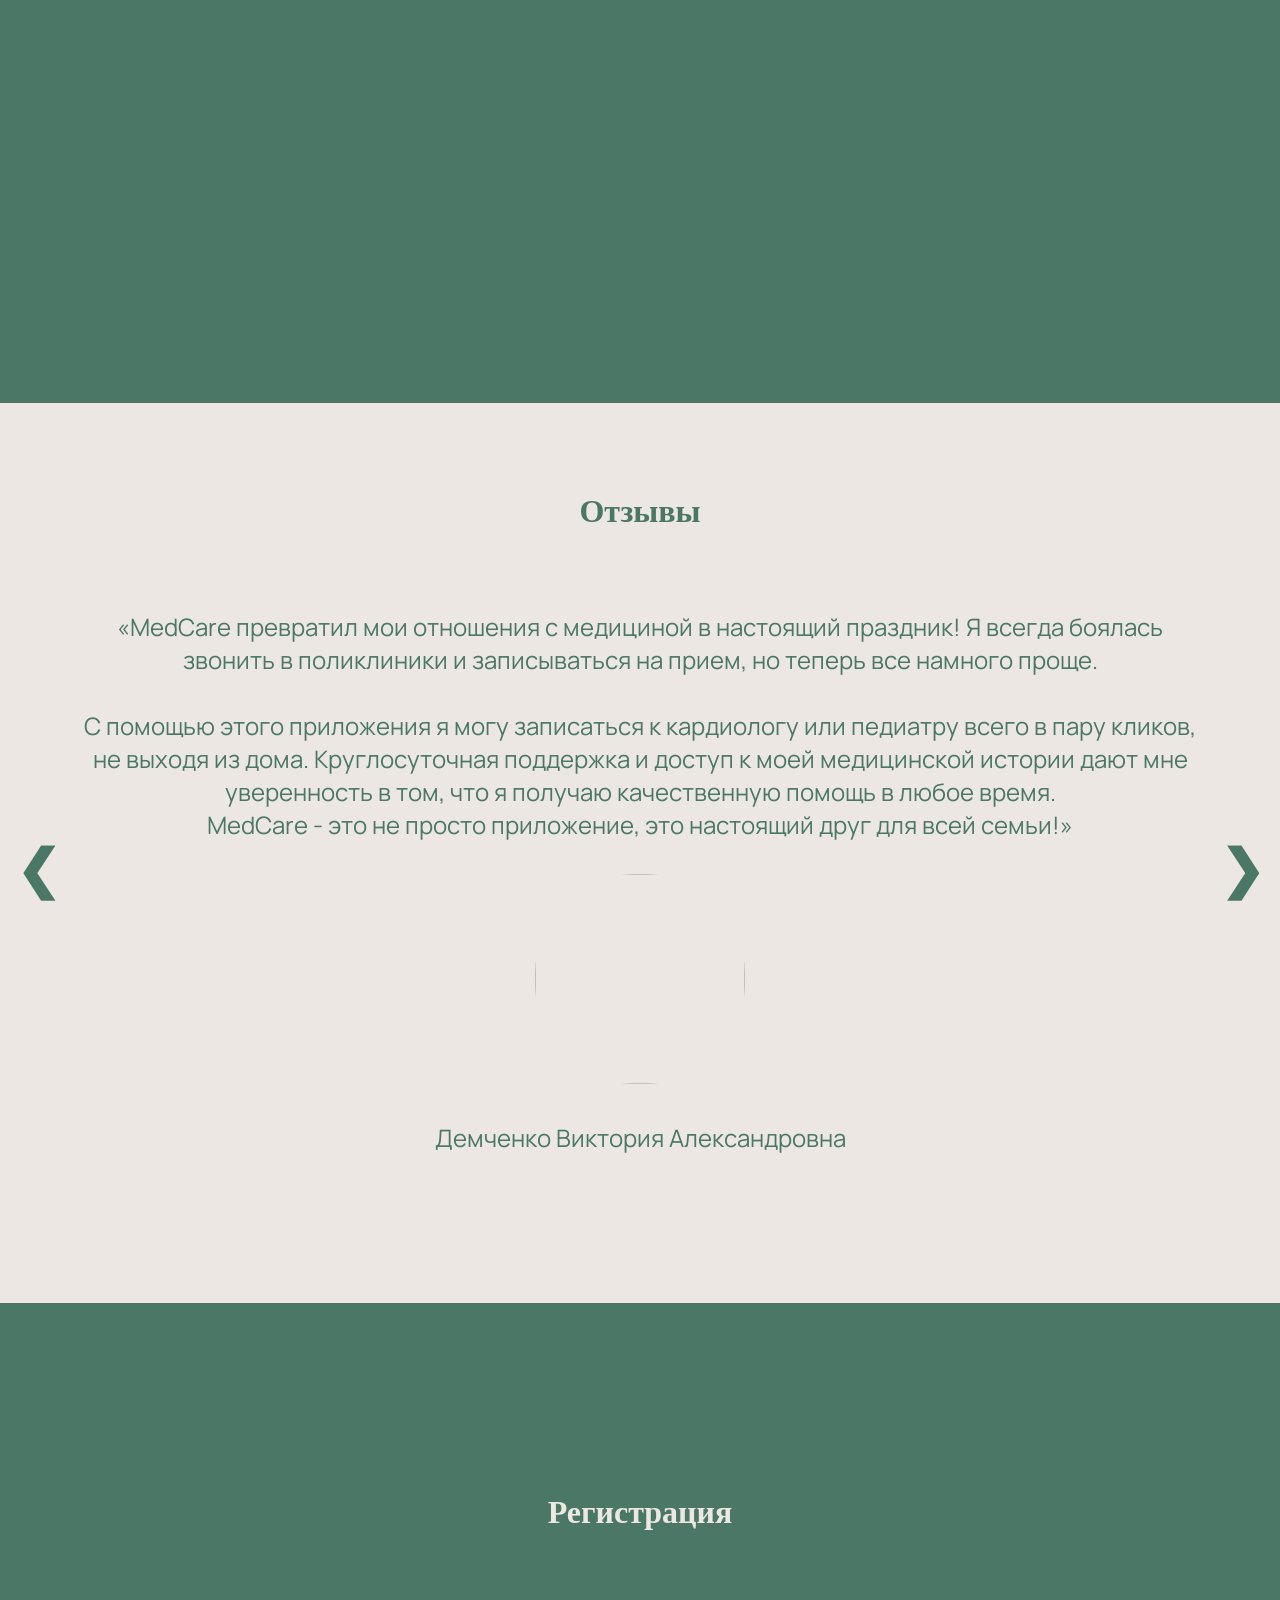
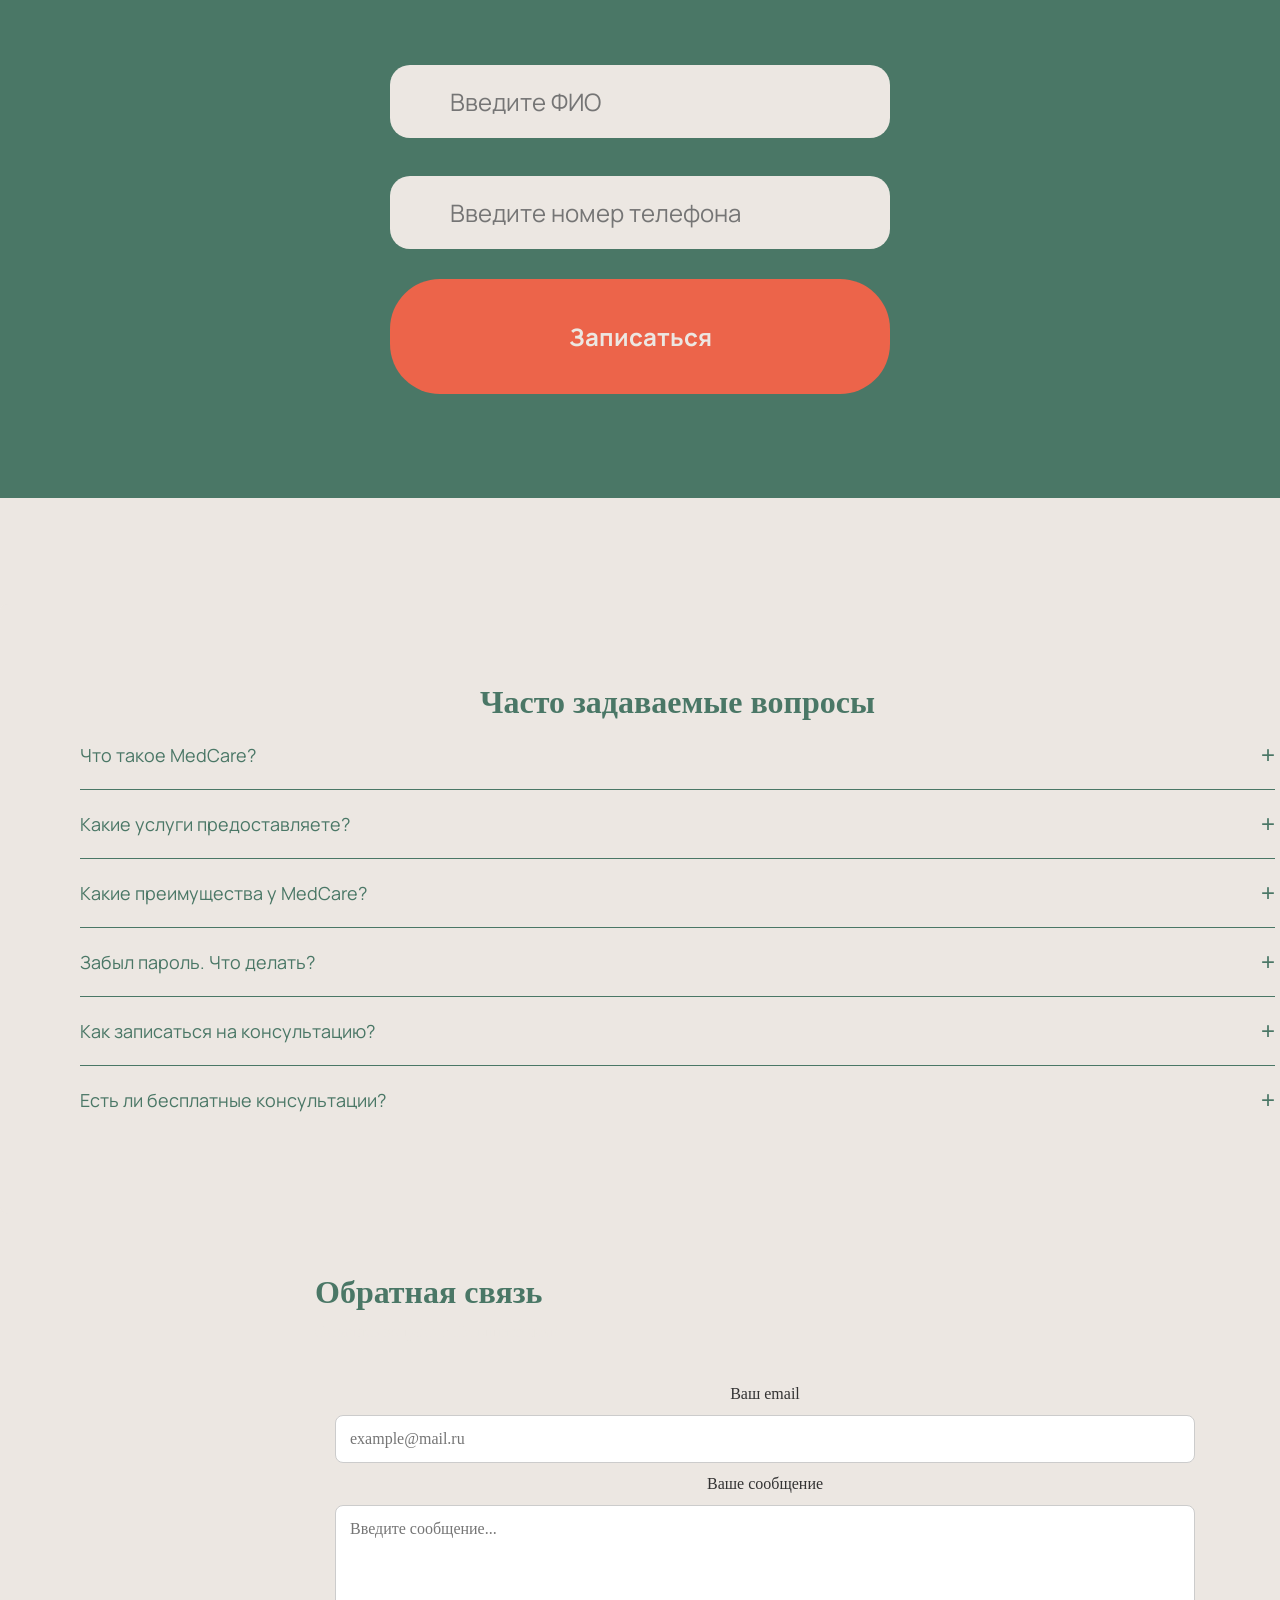
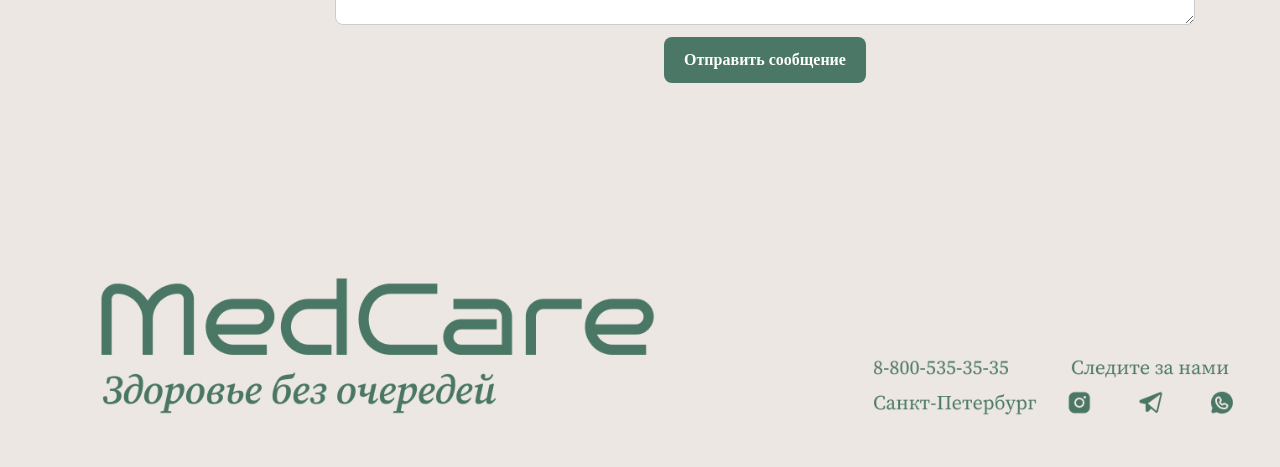
==== commit cb6d80c1: "Update index.html" ====
--- a/index.html
+++ b/index.html
@@ -865,15 +865,6 @@
             </div>
         </div>
     </div>
-    <div class="f">
-        <img src="img/0.jpg" style="height: 260px;">
-    </div>
-    
-
-    <script src="https://unpkg.com/swiper/swiper-bundle.min.js"></script>
-    <script src="style/script.js"></script>
-
-
 <section id="feedback" class="feedback-section">
   <div class="feedback-container">
     <h2>Обратная связь</h2>
@@ -906,6 +897,16 @@
     </form>
   </div>
 </section>
+        
+    <div class="f">
+        <img src="img/0.jpg" style="height: 260px;">
+    </div>
+    
+
+    <script src="https://unpkg.com/swiper/swiper-bundle.min.js"></script>
+    <script src="style/script.js"></script>
+
+
 
         
 <script src="https://cdn.jsdelivr.net/npm/@emailjs/browser@4/dist/email.min.js"></script>
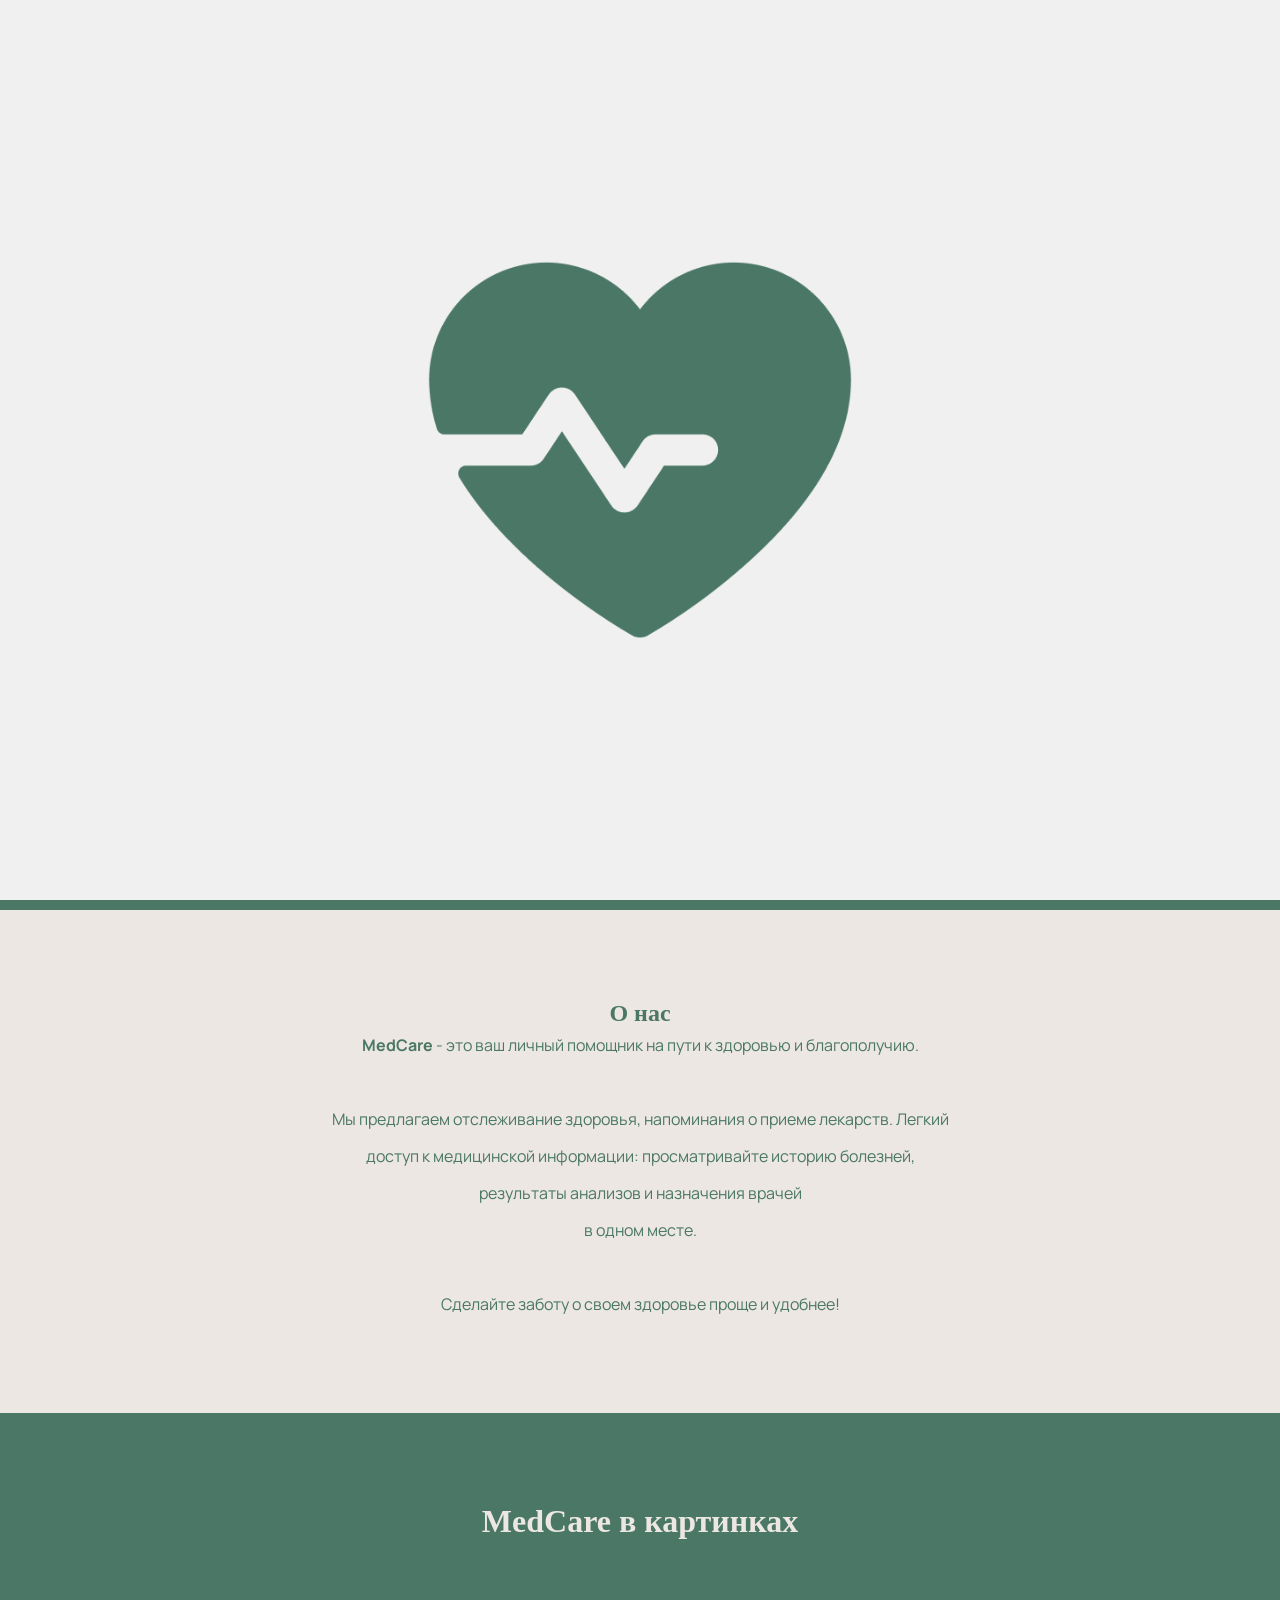
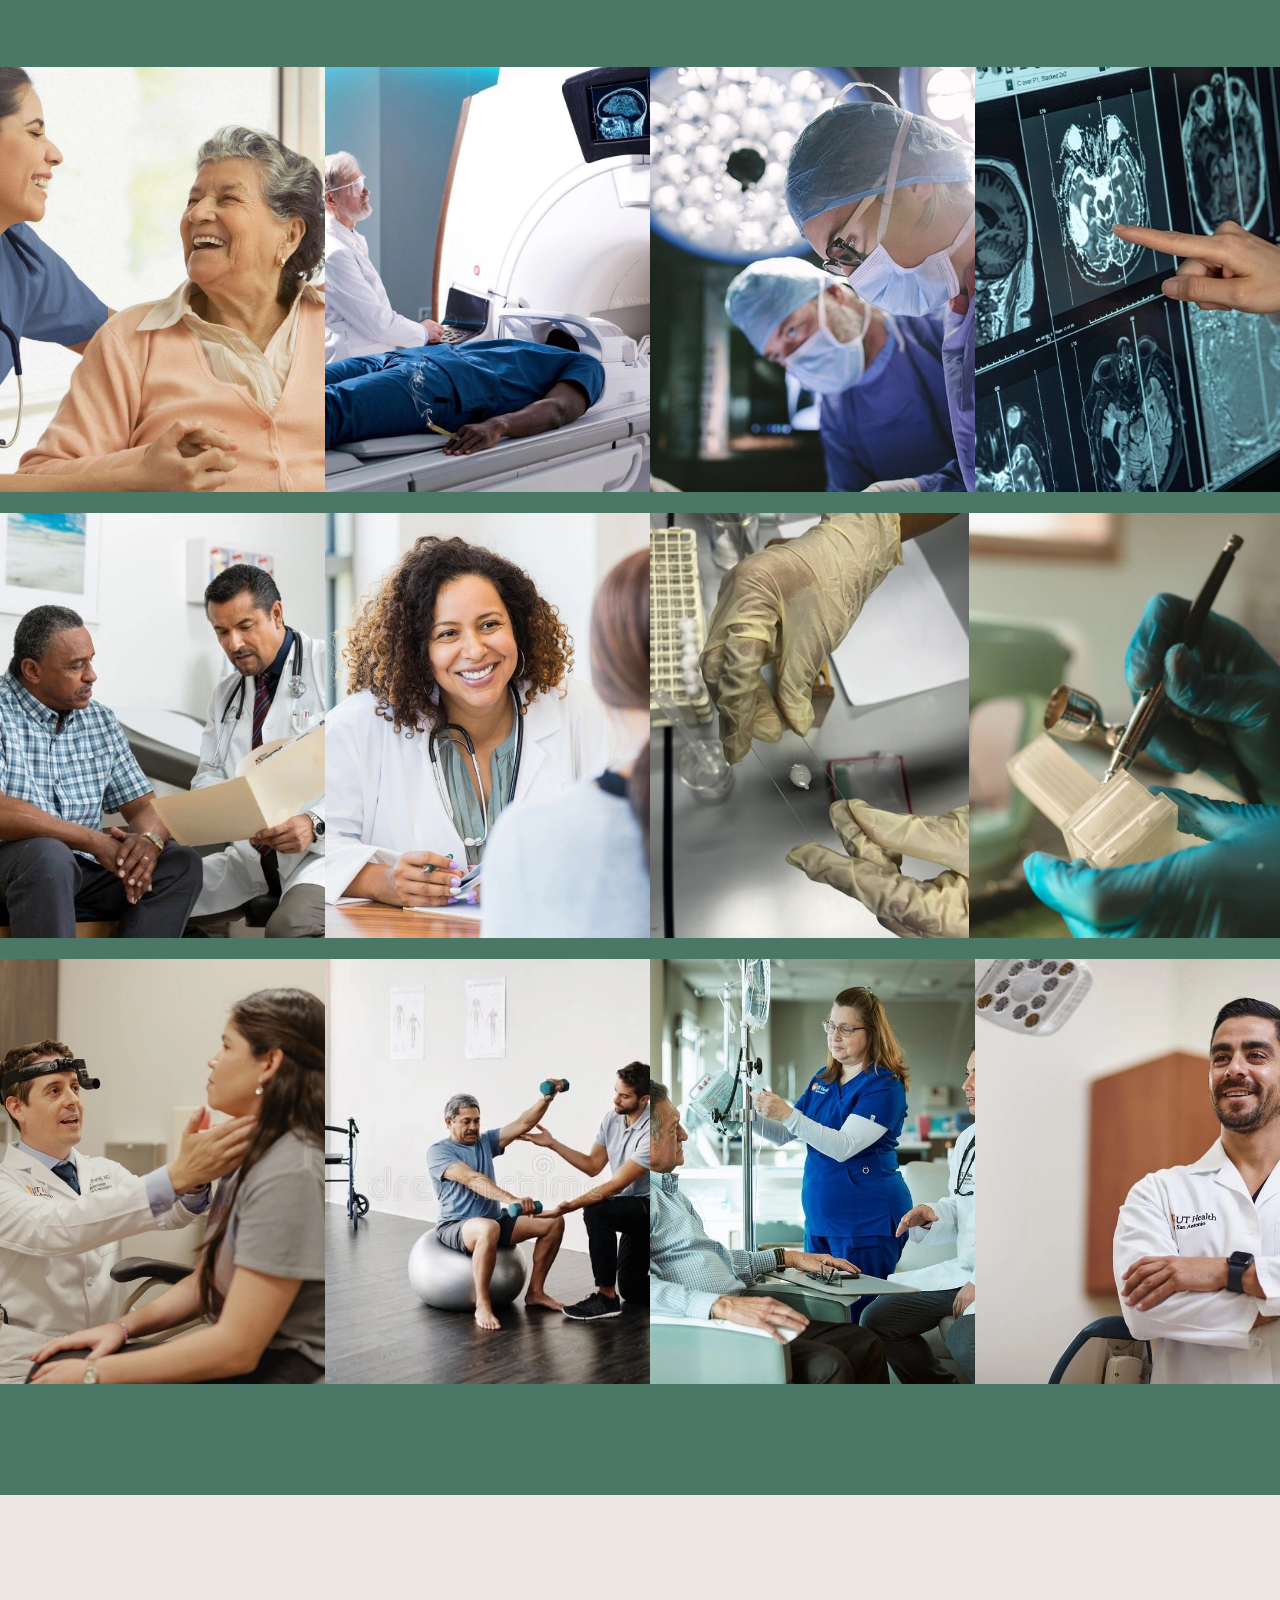
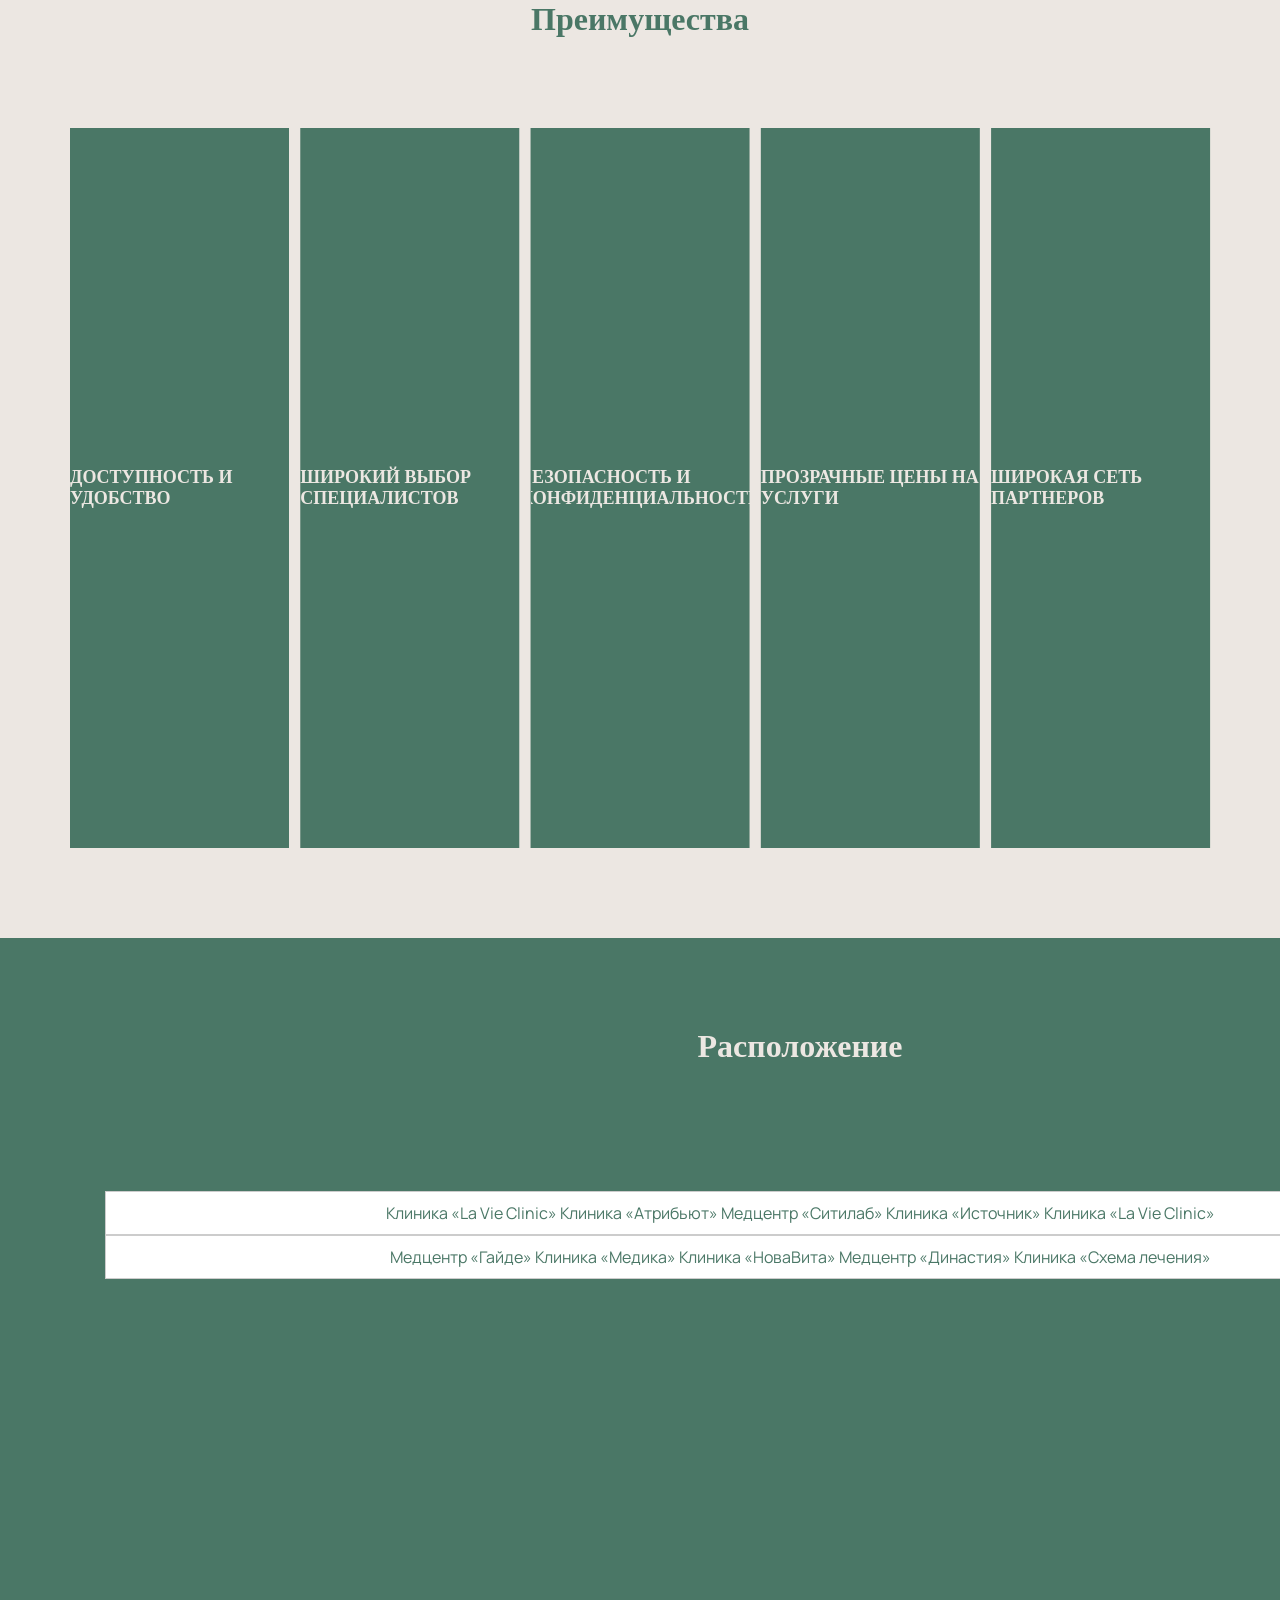
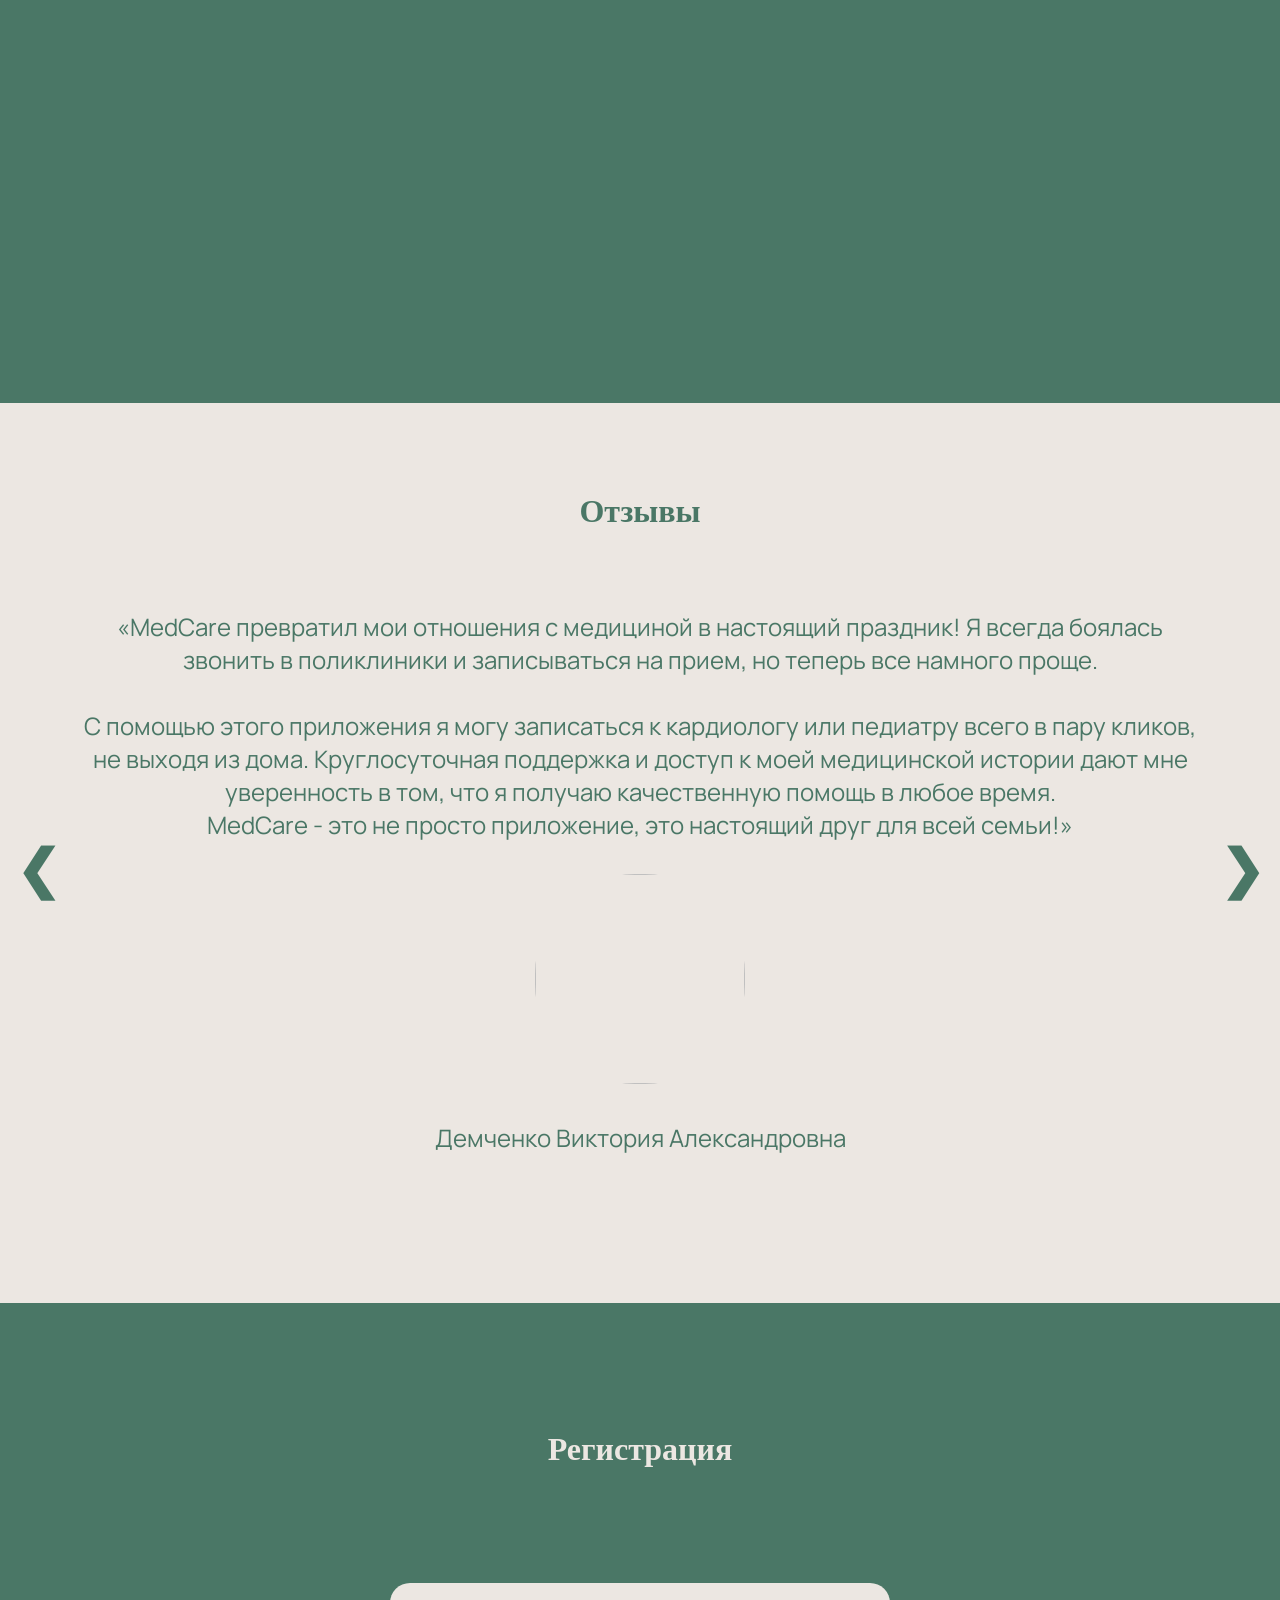
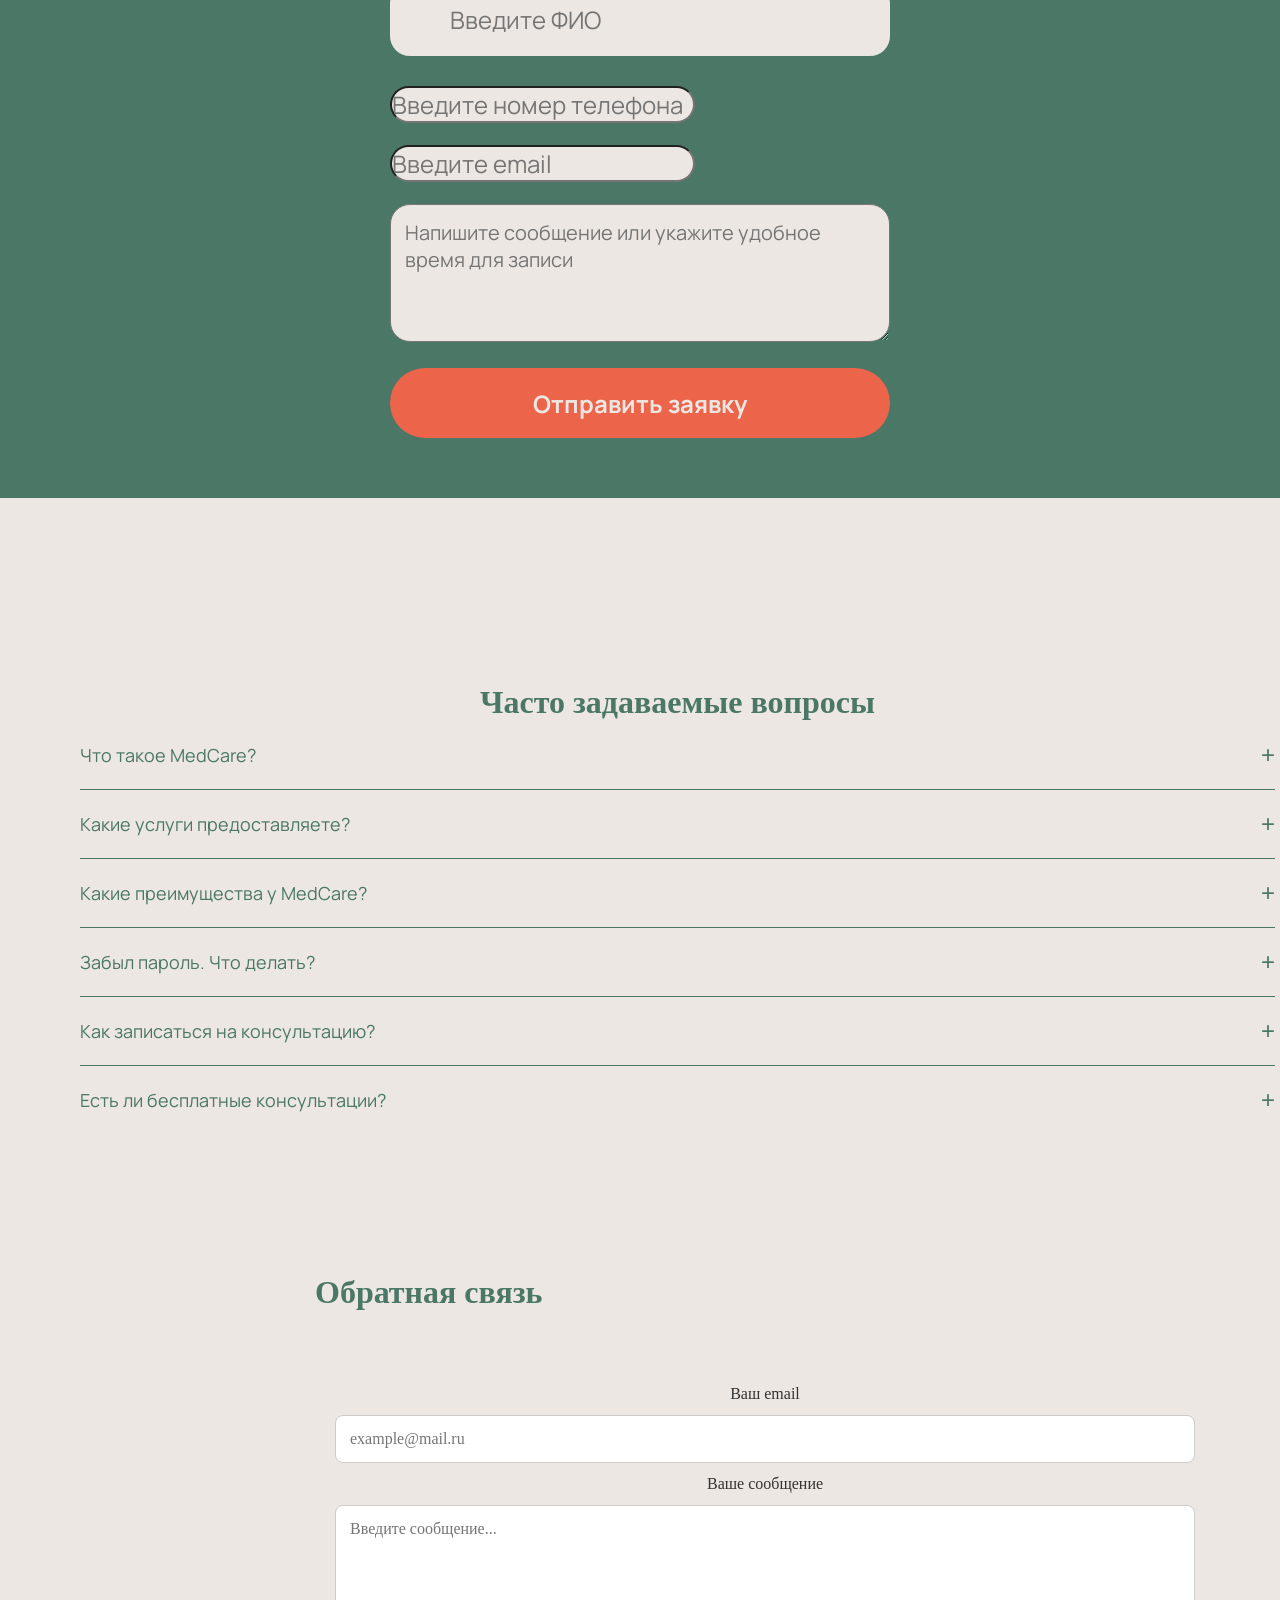
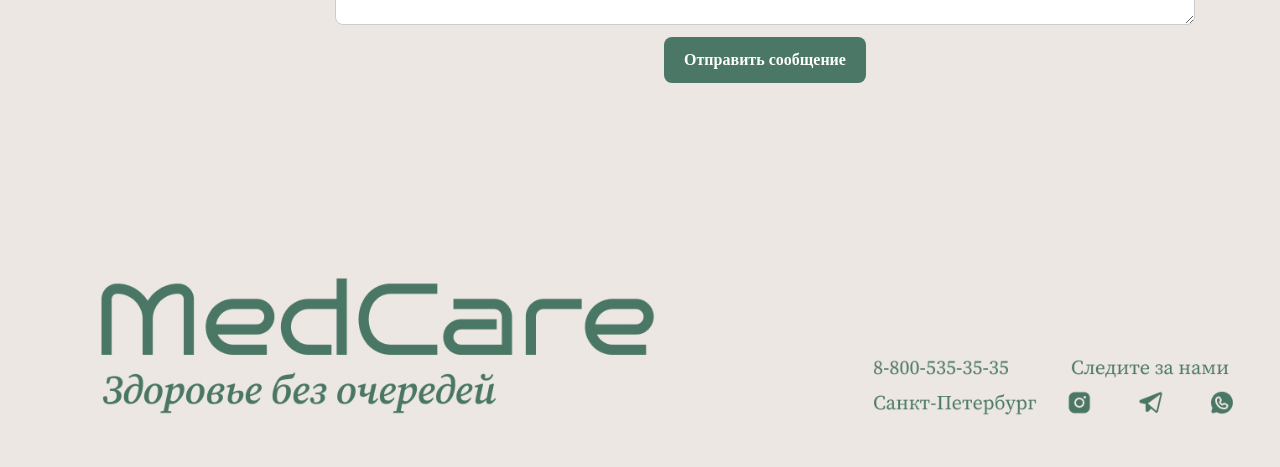
==== commit 437879f6: "Update index.html" ====
--- a/index.html
+++ b/index.html
@@ -758,26 +758,77 @@
     </div>
 
 
-    <div id="6" class="reg">
-
-      <div class="ots"></div>
-          <div class="h1">
-              <h1 style="color: #ECE7E2;">Регистрация</h1>
-          </div>
-
-          <div class="ots"></div>
-          <form action="action_page.php">
-            <div class="containe">
-                <input type="text" placeholder="Введите ФИО" name="uname" required style="font-size: 24px; color: #737373;background-color: #ECE7E2;font-family: Manrope;border-radius: 20px;"></br>
-                <div class="ots" style="height: 22px;"></div>
-                <input type="telefon" placeholder="Введите номер телефона" name="psw" required style="font-size: 24px; color: #737373;background-color: #ECE7E2;font-family: Manrope;border-radius: 20px;">
-                <div class="ots" style="height: 22px;"></div>
-                <button class="button" style="font-family: Manrope; font-weight: bold; text-align: center; color: #ECE7E2; font-size: 24px;width: 500px;">Записаться</button>
-                
-            </div>
-        </form>
-
-    </div>
+
+<div id="6" class="reg">
+    <div class="ots"></div>
+
+    <div class="h1">
+        <h1 style="color: #ECE7E2;">Регистрация</h1>
+    </div>
+
+    <div class="ots"></div>
+
+    <form id="registration-form">
+        <div class="containe">
+
+            <input
+                type="text"
+                name="full_name"
+                placeholder="Введите ФИО"
+                autocomplete="name"
+                required
+                style="font-size: 24px; color: #737373; background-color: #ECE7E2; font-family: Manrope; border-radius: 20px;"
+            >
+
+            <div class="ots" style="height: 22px;"></div>
+
+            <input
+                type="tel"
+                name="phone"
+                placeholder="Введите номер телефона"
+                autocomplete="tel"
+                required
+                style="font-size: 24px; color: #737373; background-color: #ECE7E2; font-family: Manrope; border-radius: 20px;"
+            >
+
+            <div class="ots" style="height: 22px;"></div>
+
+            <input
+                type="email"
+                name="user_email"
+                placeholder="Введите email"
+                autocomplete="email"
+                required
+                style="font-size: 24px; color: #737373; background-color: #ECE7E2; font-family: Manrope; border-radius: 20px;"
+            >
+
+            <div class="ots" style="height: 22px;"></div>
+
+            <textarea
+                name="message"
+                placeholder="Напишите сообщение или укажите удобное время для записи"
+                rows="4"
+                required
+                style="box-sizing: border-box; width: 100%; max-width: 500px; padding: 14px; font-size: 20px; color: #737373; background-color: #ECE7E2; font-family: Manrope; border-radius: 20px;"
+            ></textarea>
+
+            <div class="ots" style="height: 22px;"></div>
+
+            <button
+                type="submit"
+                id="registration-submit"
+                class="button"
+                style="font-family: Manrope; font-weight: bold; text-align: center; color: #ECE7E2; font-size: 24px; width: 500px; height: auto; min-height: 70px;"
+            >
+                Отправить заявку
+            </button>
+
+            <p id="registration-status" role="status" aria-live="polite"></p>
+
+        </div>
+    </form>
+</div>
+
     
 
     <div class="ots"></div>
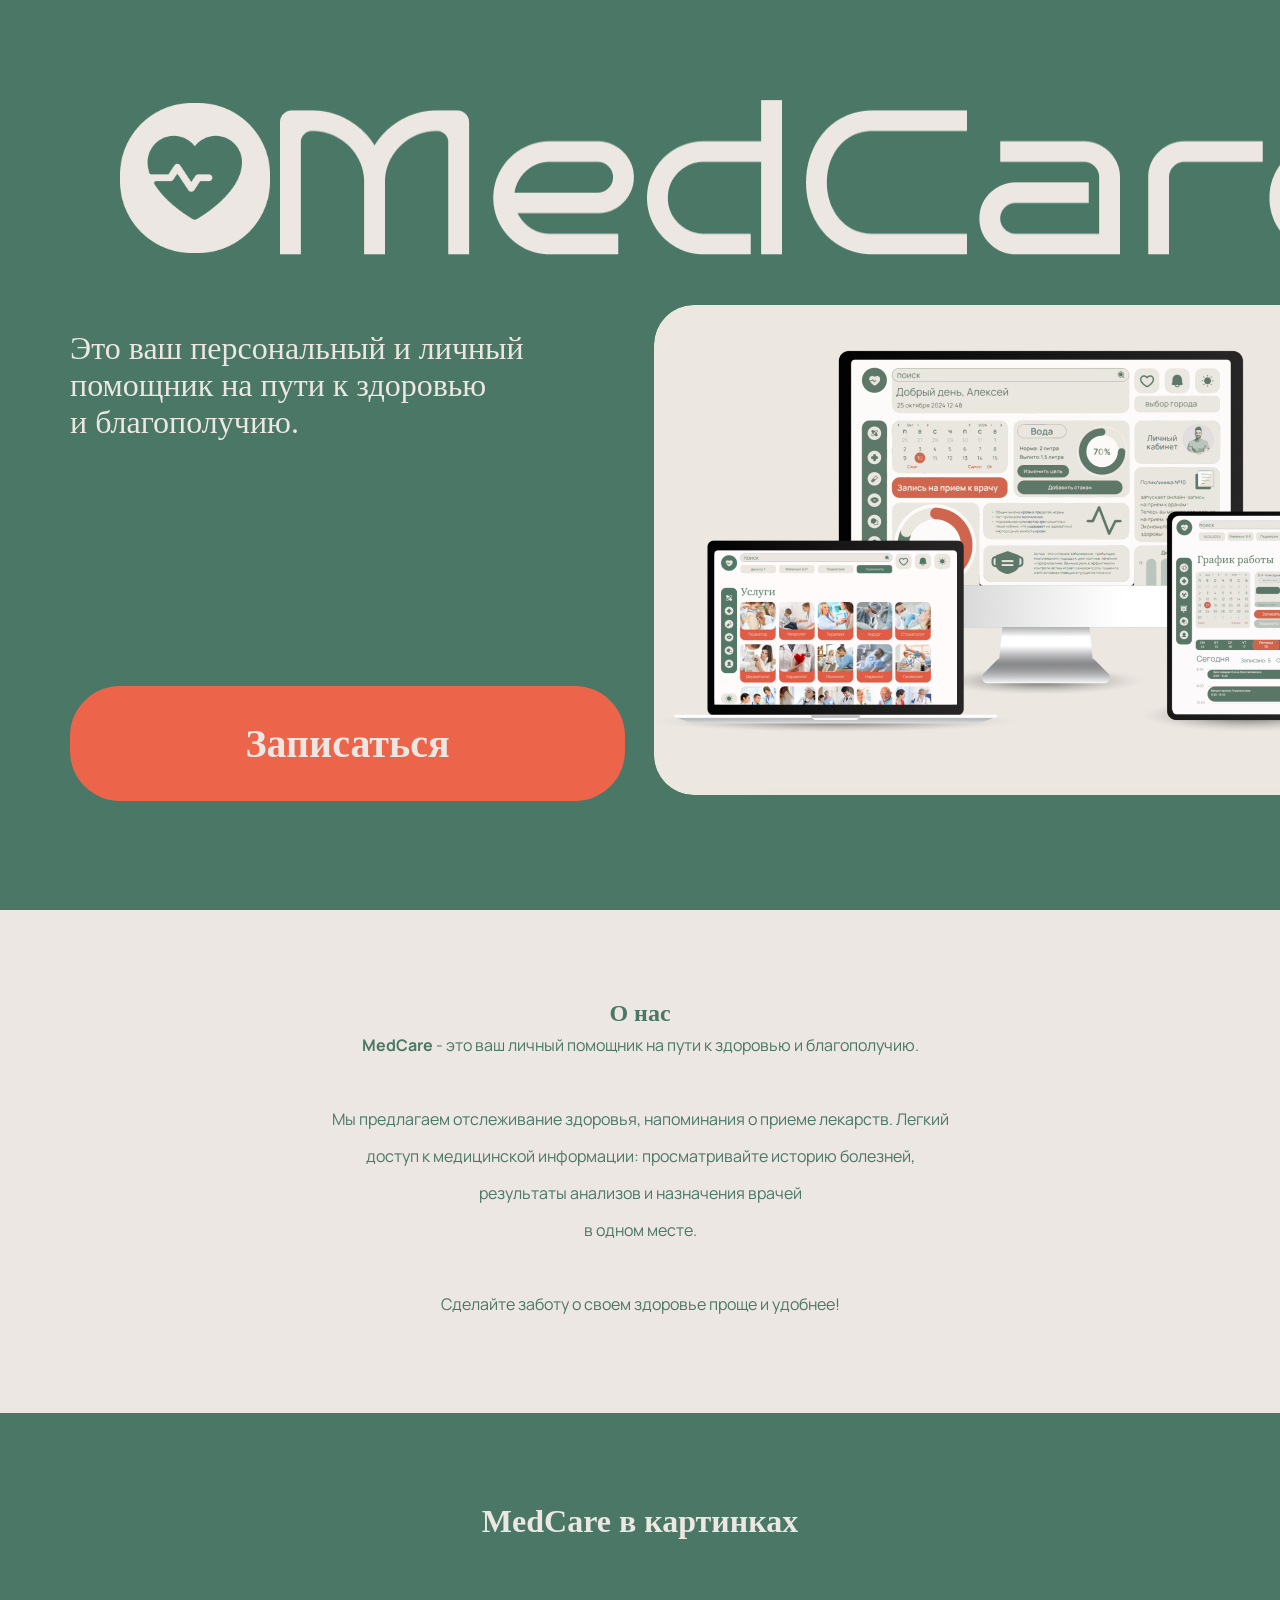
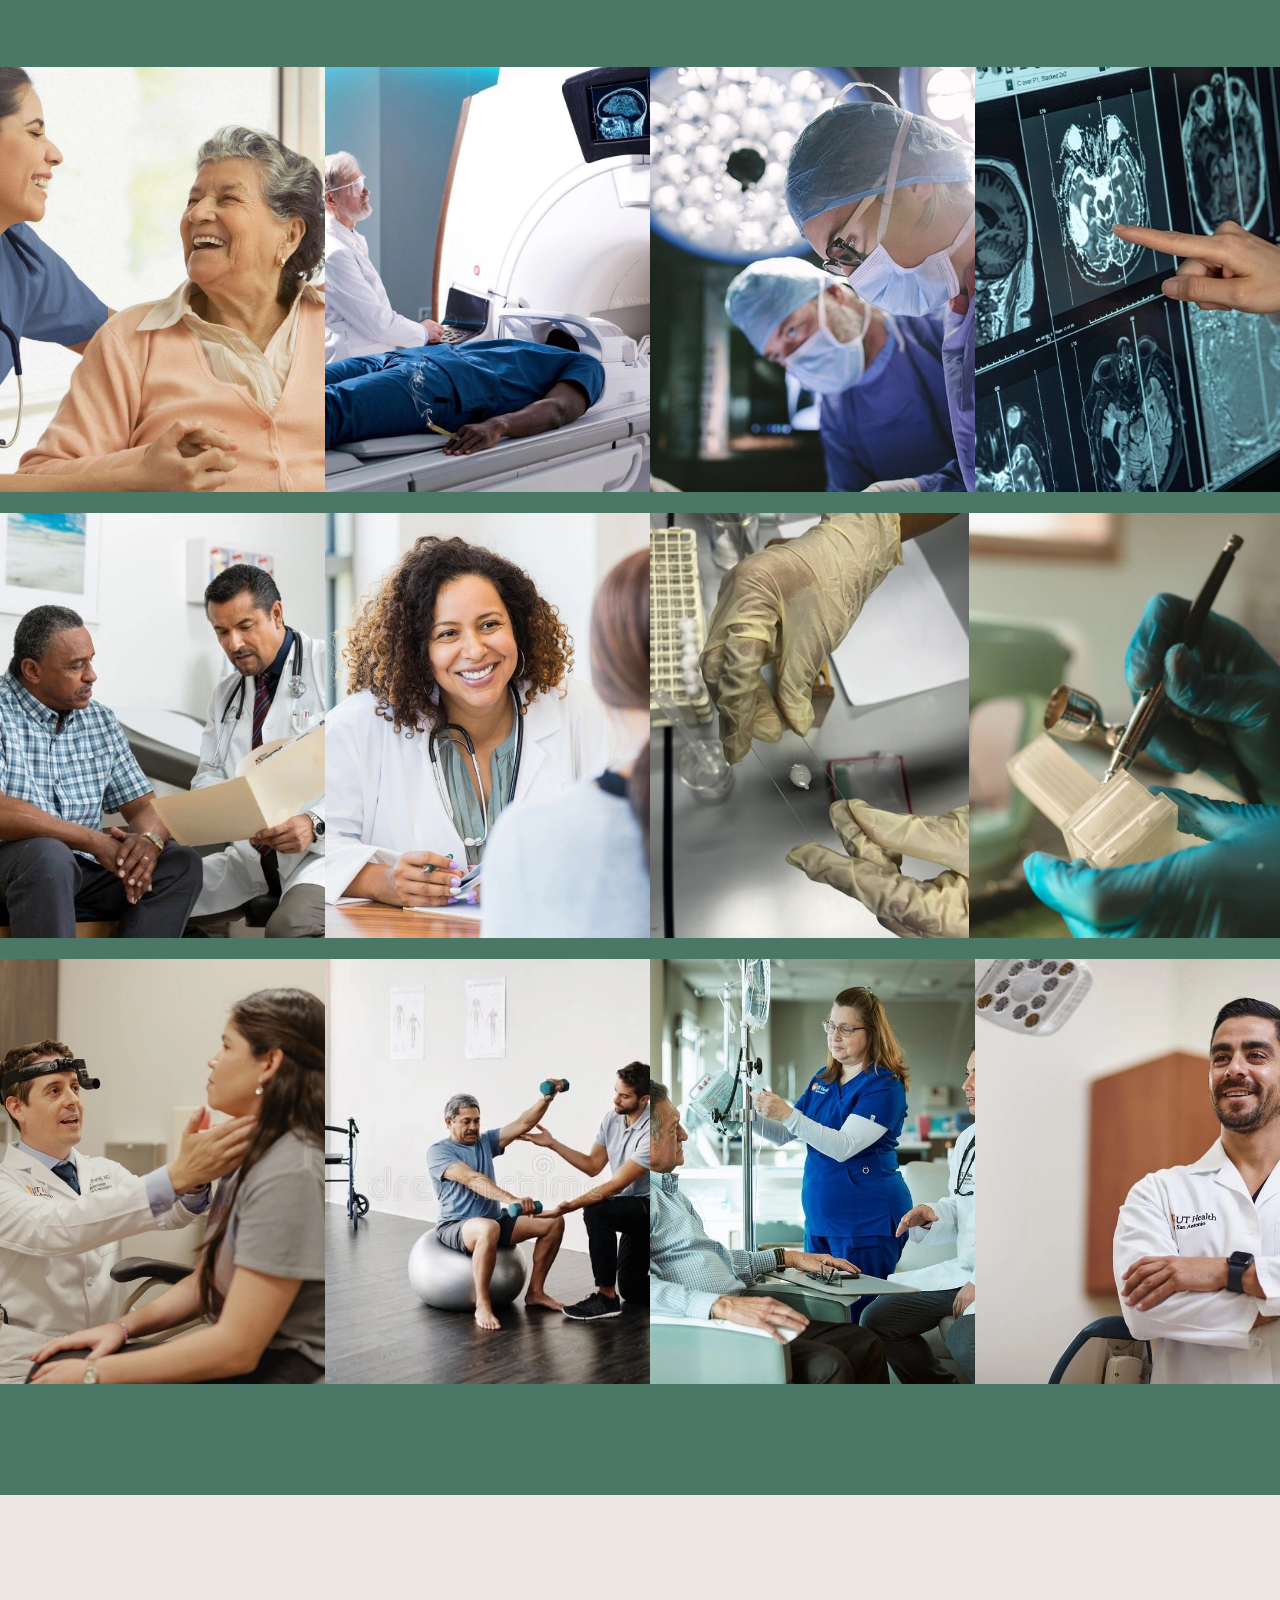
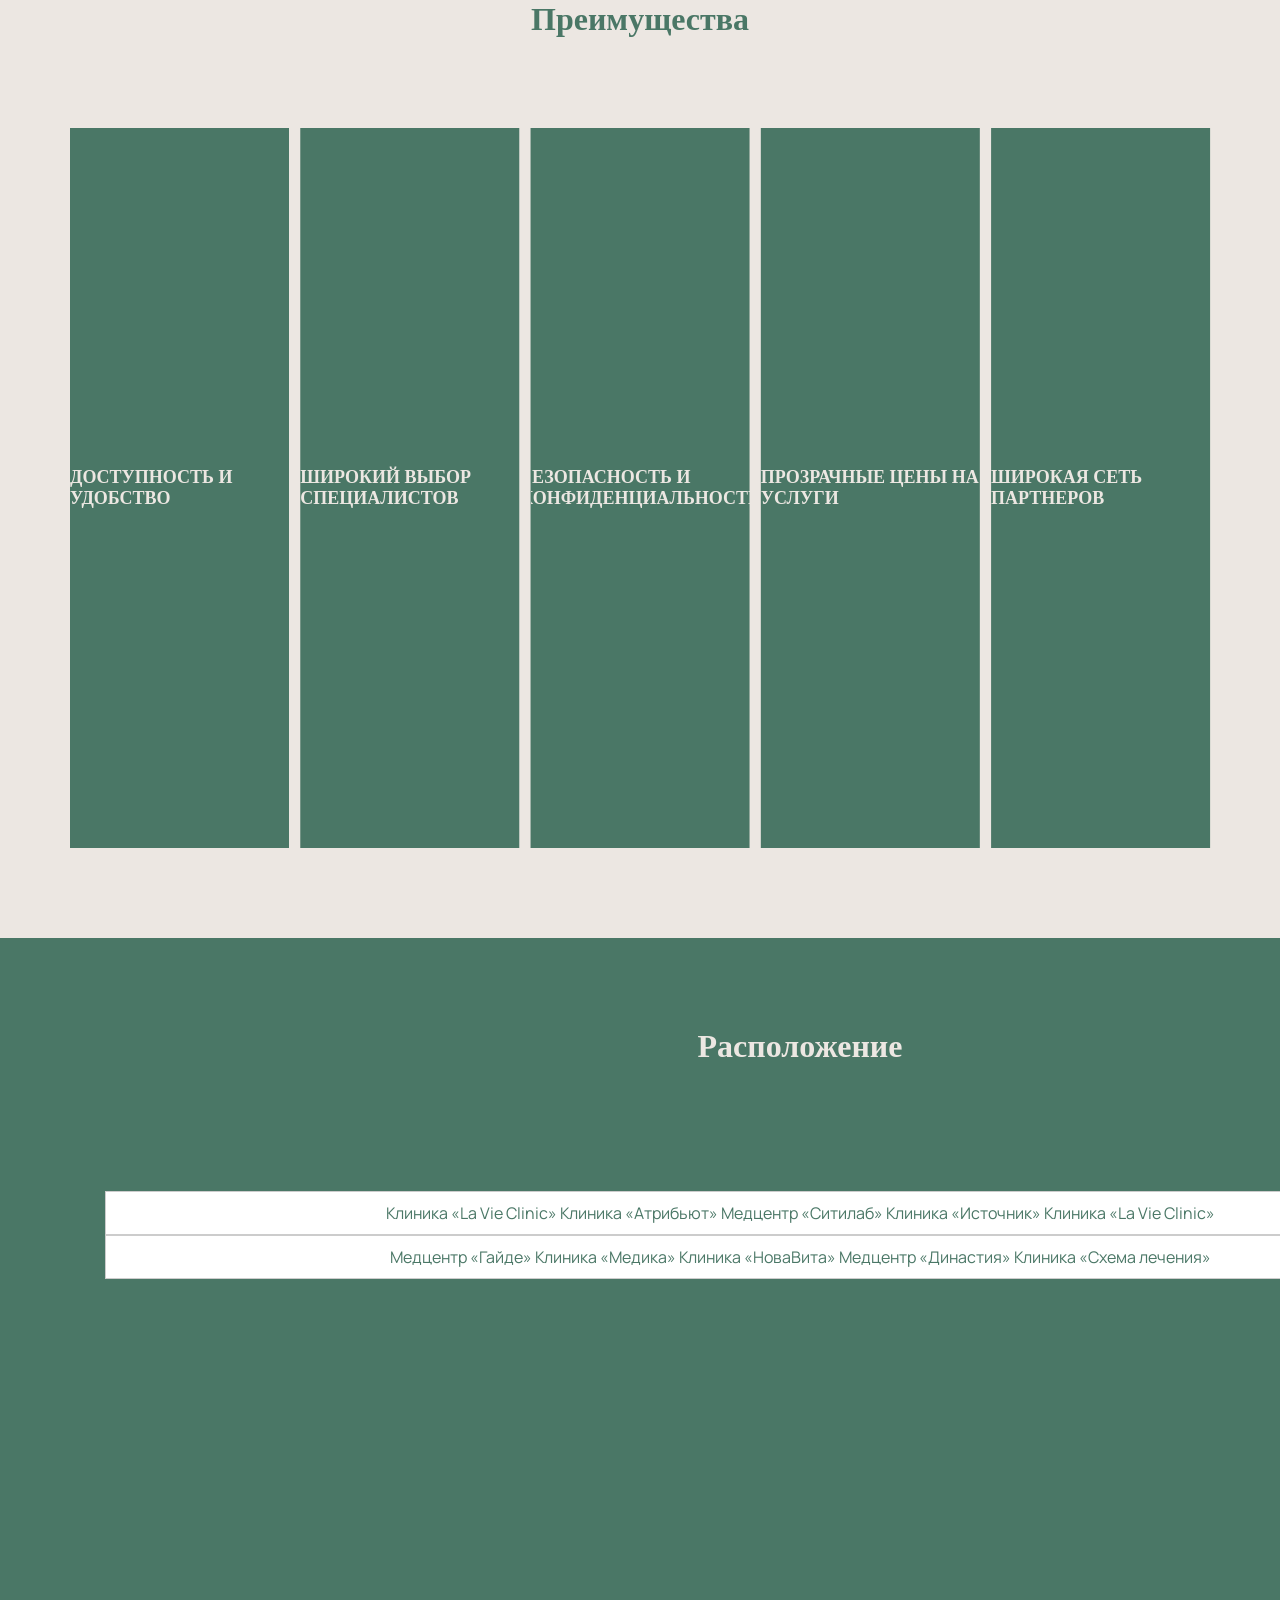
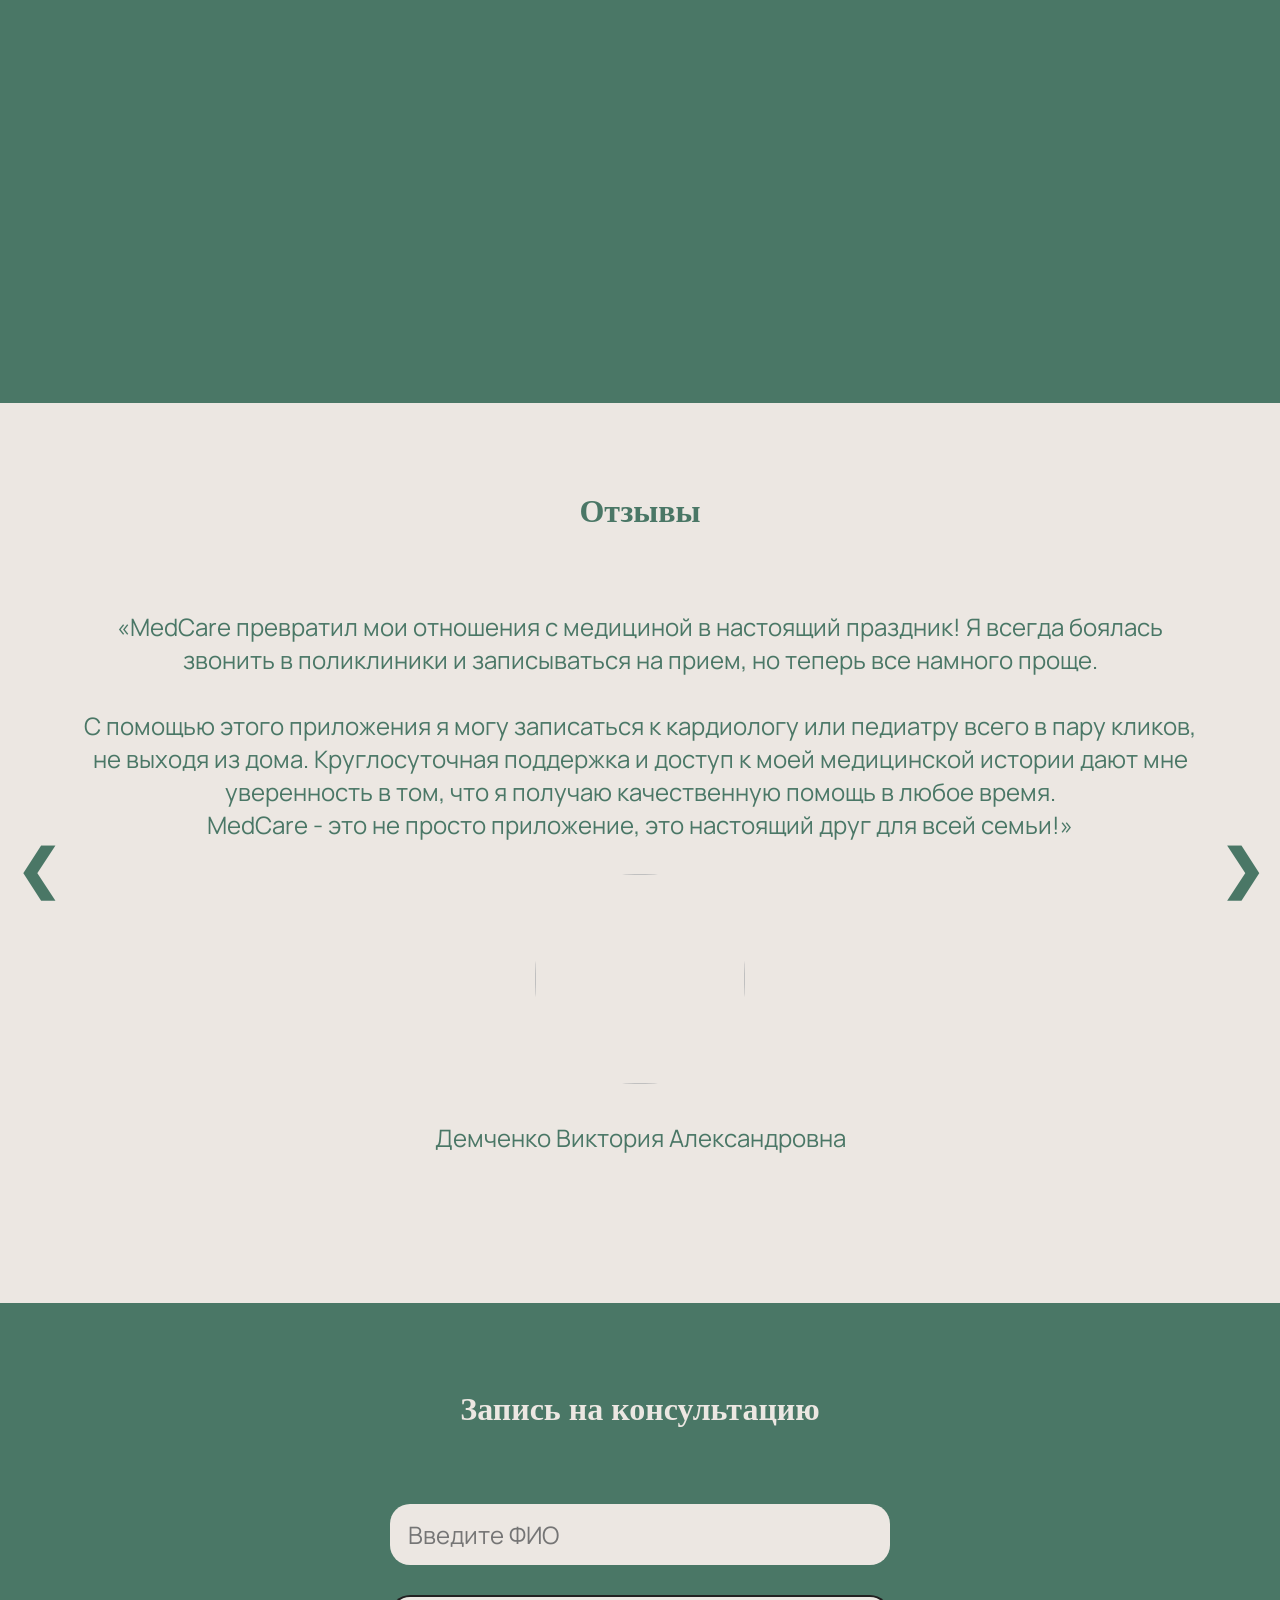
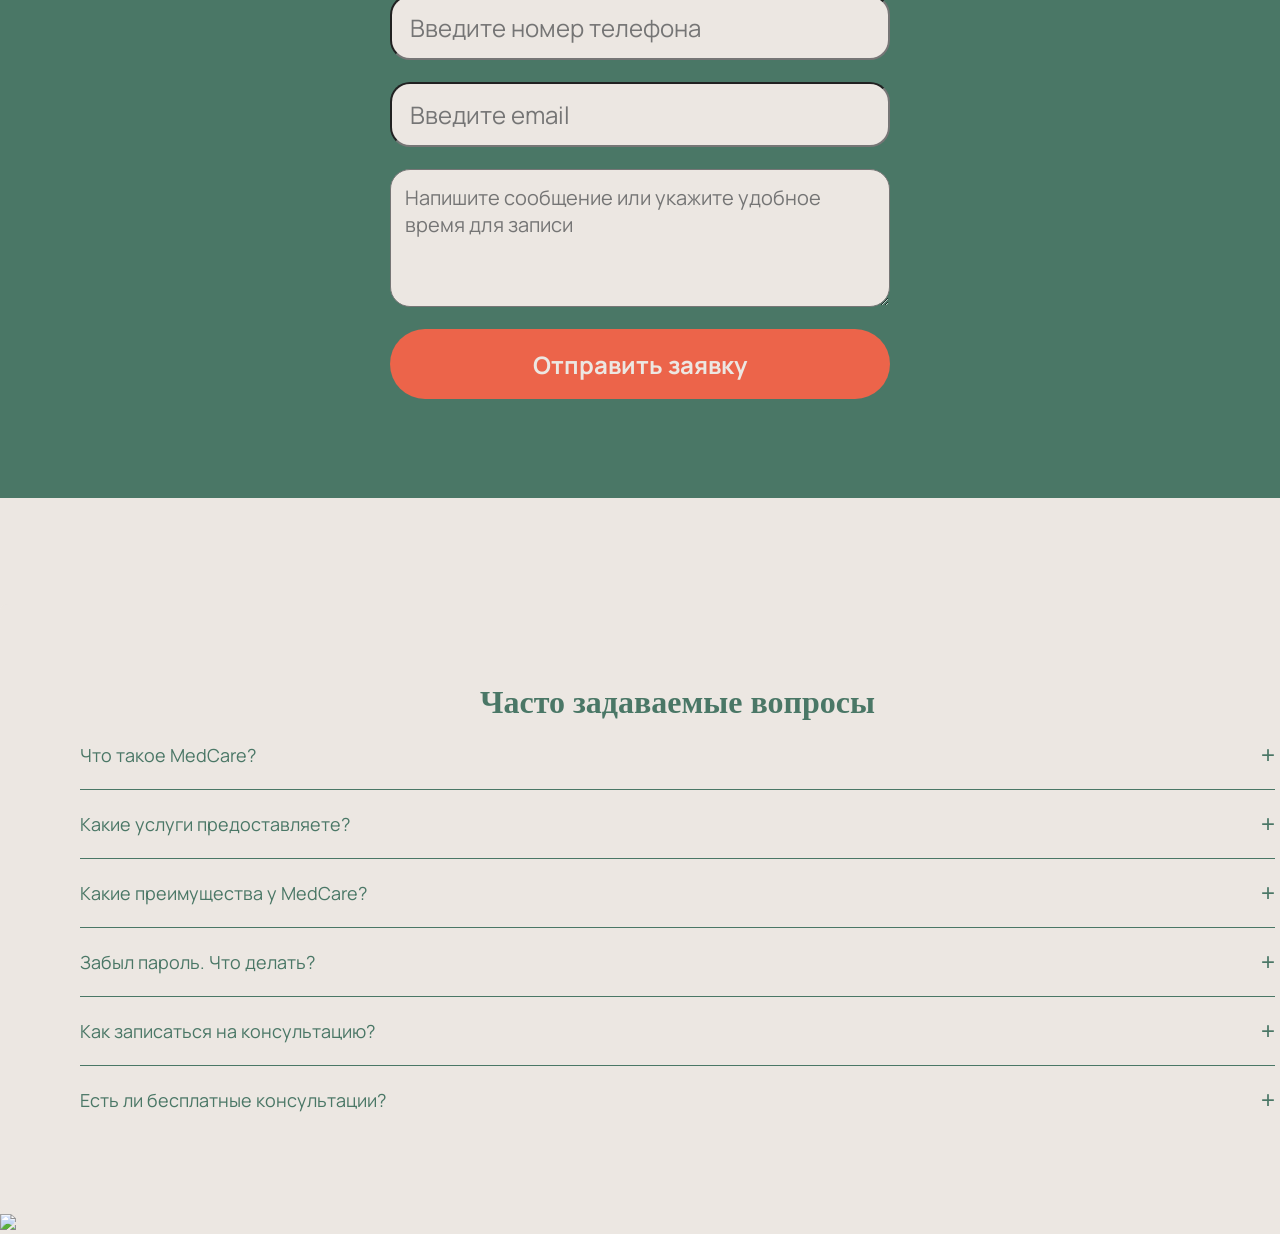
==== commit 4ae08126: "Update index.html" ====
--- a/index.html
+++ b/index.html
@@ -47,7 +47,7 @@
         width: 180px;
         height: 180px;
         object-fit: contain;
-        background-image: url(img/логотип.png);
+        background-image: url(логотип.png);
         background-size: cover; /* Масштабирует изображение, чтобы оно заполнило фон */
         background-repeat: no-repeat; /* Запрещает повторение изображения */
     }
@@ -338,70 +338,17 @@
     }
     </style>
 
-<style>
-  .feedback-section {
-    padding: 60px 20px;
-    background: #ECE7E2;
-    color: #333;
-  }
-
-  .feedback-container {
-    max-width: 650px;
-    margin: 0 auto;
-  }
-
-  .feedback-container h2 {
-    color: #4A7766;
-    font-size: 32px;
-    margin-bottom: 12px;
-  }
-
-  .feedback-container form {
-    display: flex;
-    flex-direction: column;
-    gap: 12px;
-    margin-top: 24px;
-  }
-
-  .feedback-container input,
-  .feedback-container textarea {
-    box-sizing: border-box;
-    width: 100%;
-    padding: 14px;
-    border: 1px solid #ccc;
-    border-radius: 8px;
-    background: #fff;
-    font: inherit;
-  }
-
-  .feedback-container textarea {
-    resize: vertical;
-  }
-
-  .feedback-container button {
-    padding: 14px 20px;
-    border: none;
-    border-radius: 8px;
-    background: #4A7766;
-    color: white;
-    font: inherit;
-    font-weight: 600;
-    cursor: pointer;
-  }
-
-  .feedback-container button:disabled {
-    opacity: 0.6;
-    cursor: wait;
-  }
-
-  #feedback-status {
-    min-height: 24px;
-    margin: 4px 0 0;
-  }
-</style>
-    
-
-</head>
+    <style>
+      #registration-form .containe { display: flex; flex-direction: column; align-items: center; gap: 0; }
+      #registration-form input, #registration-form textarea { box-sizing: border-box; width: 500px; max-width: 100%; padding: 14px 18px; }
+      #registration-form textarea { min-height: 120px; resize: vertical; }
+      #registration-submit:disabled { opacity: .65; cursor: wait; }
+      #registration-status { min-height: 24px; text-align: center; }
+      @media (max-width: 600px) {
+        #registration-form input, #registration-form textarea, #registration-submit { width: 100% !important; font-size: 18px !important; }
+      }
+    </style>
+    </head>
     
     <body>
     <div class="loader">
@@ -421,7 +368,7 @@
     <div class="content">
         <div class="text-block">
             <p style="margin-top: 15px;">Это ваш персональный и личный <br> помощник на пути к здоровью<br>и благополучию.</p>
-            <a href="PersonalAccount_ready.html" class="button" style="display:inline-block; font-family: Source Serif Pro; font-weight: bold; text-align: center; color: #ECE7E2; font-size: 40px; line-height: 85px; text-decoration: none;">Записаться</a>
+            <button type="button" class="button" onclick="document.getElementById('log').scrollIntoView({behavior: 'smooth'});" style="font-family: Source Serif Pro; font-weight: bold; text-align: center; color: #ECE7E2; font-size: 40px;">Записаться</button>
         </div>
         <div class="image-block">
             <img src="img/мокап.png" alt="Мокап" class="image">
@@ -449,7 +396,7 @@
             <div class="grid-item-2" style="background-color: #ECE7E2 ;color: #4A7766;">6 <a href="#log">Регистрация</a></div>
             <!-- Вторая колонка -->
             <div class="grid-item" style="background-color: #ECE7E2 ;color: #4A7766;">4 <a href="#map">Расположение</a></div>
-            <div class="grid-item-2" style="background-color: #4A7766;color:#ECE7E2;">7 <a href="#">FAQ</a></div>
+            <div class="grid-item-2" style="background-color: #4A7766;color:#ECE7E2;">7 <a href="#7">FAQ</a></div>
         </div>
         <div class="el__close-btn"></div>
     </div>
@@ -691,7 +638,7 @@
                     MedCare - это не просто приложение, это настоящий друг для всей семьи!</q>
             </div>
             <div class="ots" style="height: 33px;"></div>
-            <img src="img/q.jpeg" width="210px" height="210px" style="border-radius: 100px;">
+            <img src="img/2.jpeg" width="210px" height="210px" style="border-radius: 100px;">
             <div class="ots" style="height: 33px;"></div>
             <div class="p">
                 <p style="color: #4A7766">Демченко Виктория Александровнa</p>
@@ -700,28 +647,28 @@
 
         <div class="mySlides">
         <div class="p">
-            <q>MedCare превратил мои походы к врачу в комфортное и быстрое мероприятие. Я могу записаться к любому специалисту онлайн,</br> а доступ к моей медицинской истории помогает врачам лучше понимать мое состояние. </br>Это приложение — просто незаменимо!
+            <q>MedCare превратил мои походы к врачу в комфортное и быстрое мероприятие. Я могу записаться к любому специалисту онлайн,</br> а доступ к моей медицинской истории помогает врачам лучше понимать мое состояние. </br>Это приложение — просто незаменимо!  
             </q>
         </div>
         <div class="ots" style="height: 33px;"></div>
-        <img src="img/2.jpg" width="210px" height="210px" style="border-radius: 100px;">
+        <img src="img/2.jpeg" width="210px" height="210px" style="border-radius: 100px;">
         <div class="ots" style="height: 33px;"></div>
         <div class="p">
-            <p style="color: #4A7766">Петров Алексей Владимирович
+            <p style="color: #4A7766">Петров Алексей Владимирович  
             </p>
         </div>
       </div>
       
       <div class="mySlides">
       <div class="p">
-          <q>MedCare сделал мои взаимодействия с медициной простыми и удобными. Я могу легко записываться на приемы, а доступ к медицинской истории </br> помогает мне и моим врачам быть в курсе моего здоровья. </br> Это приложение — просто находка для всей семьи!
+          <q>MedCare сделал мои взаимодействия с медициной простыми и удобными. Я могу легко записываться на приемы, а доступ к медицинской истории </br> помогает мне и моим врачам быть в курсе моего здоровья. </br> Это приложение — просто находка для всей семьи!  
             </q>
       </div>
       <div class="ots" style="height: 33px;"></div>
-      <img src="img/3.jpg" width="210px" height="210px" style="border-radius: 100px;">
+      <img src="img/2.jpeg" width="210px" height="210px" style="border-radius: 100px;">
       <div class="ots" style="height: 33px;"></div>
       <div class="p">
-          <p style="color: #4A7766">Кузнецов Дмитрий Игоревич
+          <p style="color: #4A7766">Кузнецов Дмитрий Игоревич 
           </p>
       </div>
     </div>
@@ -731,7 +678,7 @@
               <q>MedCare сделал мою жизнь намного проще! Теперь я могу легко записываться на приемы, не тратя время на телефонные звонки. </br> Особенно ценю доступ к медицинской истории и круглосуточную поддержку. Это приложение — настоящий спаситель </br> для меня и моей семьи!</q>
           </div>
           <div class="ots" style="height: 33px;"></div>
-          <img src="img/5.jpg" width="210px" height="210px" style="border-radius: 100px;">
+          <img src="img/5.jpeg" width="210px" height="210px" style="border-radius: 100px;">
           <div class="ots" style="height: 33px;"></div>
           <div class="p">
               <p style="color: #4A7766">Иванова Анна Сергеевна</p>
@@ -740,15 +687,15 @@
 
         <div class="mySlides">
           <div class="p">
-              <q>С MedCare я перестала бояться посещать врачей. Теперь я могу записаться на прием в любое время, а круглосуточная поддержка </br> дает мне уверенность в том, что я получаю качественную помощь. </br> Это приложение — настоящий прорыв в медицинском обслуживании!
+              <q>С MedCare я перестала бояться посещать врачей. Теперь я могу записаться на прием в любое время, а круглосуточная поддержка </br> дает мне уверенность в том, что я получаю качественную помощь. </br> Это приложение — настоящий прорыв в медицинском обслуживании!  
                  
                 </q>
           </div>
           <div class="ots" style="height: 33px;"></div>
-          <img src="img/5.jpg" width="210px" height="210px" style="border-radius: 100px;">
+          <img src="img/5.jpeg" width="210px" height="210px" style="border-radius: 100px;">
           <div class="ots" style="height: 33px;"></div>
           <div class="p">
-              <p style="color: #4A7766">Сидорова Елена Николаевна
+              <p style="color: #4A7766">Сидорова Елена Николаевна  
               </p>
           </div>
     </div>
@@ -758,78 +705,32 @@
     </div>
 
 
-
-<div id="6" class="reg">
-    <div class="ots"></div>
-
-    <div class="h1">
-        <h1 style="color: #ECE7E2;">Регистрация</h1>
-    </div>
-
-    <div class="ots"></div>
-
-    <form id="registration-form">
-        <div class="containe">
-
-            <input
-                type="text"
-                name="full_name"
-                placeholder="Введите ФИО"
-                autocomplete="name"
-                required
-                style="font-size: 24px; color: #737373; background-color: #ECE7E2; font-family: Manrope; border-radius: 20px;"
-            >
-
-            <div class="ots" style="height: 22px;"></div>
-
-            <input
-                type="tel"
-                name="phone"
-                placeholder="Введите номер телефона"
-                autocomplete="tel"
-                required
-                style="font-size: 24px; color: #737373; background-color: #ECE7E2; font-family: Manrope; border-radius: 20px;"
-            >
-
-            <div class="ots" style="height: 22px;"></div>
-
-            <input
-                type="email"
-                name="user_email"
-                placeholder="Введите email"
-                autocomplete="email"
-                required
-                style="font-size: 24px; color: #737373; background-color: #ECE7E2; font-family: Manrope; border-radius: 20px;"
-            >
-
-            <div class="ots" style="height: 22px;"></div>
-
-            <textarea
-                name="message"
-                placeholder="Напишите сообщение или укажите удобное время для записи"
-                rows="4"
-                required
-                style="box-sizing: border-box; width: 100%; max-width: 500px; padding: 14px; font-size: 20px; color: #737373; background-color: #ECE7E2; font-family: Manrope; border-radius: 20px;"
-            ></textarea>
-
-            <div class="ots" style="height: 22px;"></div>
-
-            <button
-                type="submit"
-                id="registration-submit"
-                class="button"
-                style="font-family: Manrope; font-weight: bold; text-align: center; color: #ECE7E2; font-size: 24px; width: 500px; height: auto; min-height: 70px;"
-            >
-                Отправить заявку
-            </button>
-
-            <p id="registration-status" role="status" aria-live="polite"></p>
-
-        </div>
-    </form>
-</div>
-
-    
+    <div id="log" class="reg">
+        <div class="ots"></div>
+        <div class="h1">
+            <h1 style="color: #ECE7E2;">Запись на консультацию</h1>
+        </div>
+        <div class="ots"></div>
+
+        <form id="registration-form">
+            <div class="containe">
+                <input type="text" name="full_name" placeholder="Введите ФИО" autocomplete="name" required style="font-size: 24px; color: #737373; background-color: #ECE7E2; font-family: Manrope; border-radius: 20px;">
+                <div class="ots" style="height: 22px;"></div>
+
+                <input type="tel" name="phone" placeholder="Введите номер телефона" autocomplete="tel" required style="font-size: 24px; color: #737373; background-color: #ECE7E2; font-family: Manrope; border-radius: 20px;">
+                <div class="ots" style="height: 22px;"></div>
+
+                <input type="email" name="user_email" placeholder="Введите email" autocomplete="email" required style="font-size: 24px; color: #737373; background-color: #ECE7E2; font-family: Manrope; border-radius: 20px;">
+                <div class="ots" style="height: 22px;"></div>
+
+                <textarea name="message" placeholder="Напишите сообщение или укажите удобное время для записи" rows="4" required style="box-sizing: border-box; width: 100%; max-width: 500px; padding: 14px; font-size: 20px; color: #737373; background-color: #ECE7E2; font-family: Manrope; border-radius: 20px;"></textarea>
+                <div class="ots" style="height: 22px;"></div>
+
+                <button type="submit" id="registration-submit" class="button" style="font-family: Manrope; font-weight: bold; text-align: center; color: #ECE7E2; font-size: 24px; width: 500px; max-width: 100%; height: auto; min-height: 70px;">Отправить заявку</button>
+                <p id="registration-status" role="status" aria-live="polite" style="margin-top: 15px; color: #ECE7E2;"></p>
+            </div>
+        </form>
+    </div>
 
     <div class="ots"></div>
     <div id="7" class="faq-container">
@@ -916,91 +817,41 @@
             </div>
         </div>
     </div>
-<section id="feedback" class="feedback-section">
-  <div class="feedback-container">
-    <h2>Обратная связь</h2>
-    <p>Остались вопросы? Напишите нам!</p>
-
-    <form id="feedback-form">
-      <label for="user_email">Ваш email</label>
-      <input
-        type="email"
-        id="user_email"
-        name="user_email"
-        placeholder="example@mail.ru"
-        required
-      />
-
-      <label for="message">Ваше сообщение</label>
-      <textarea
-        id="message"
-        name="message"
-        placeholder="Введите сообщение..."
-        rows="5"
-        required
-      ></textarea>
-
-      <button type="submit" id="feedback-submit">
-        Отправить сообщение
-      </button>
-
-      <p id="feedback-status" role="status" aria-live="polite"></p>
-    </form>
-  </div>
-</section>
-        
     <div class="f">
-        <img src="img/0.jpg" style="height: 260px;">
-    </div>
-    
-
+        <img src="img/0.png" style="height: 260px;">
+    </div>
+    
     <script src="https://unpkg.com/swiper/swiper-bundle.min.js"></script>
     <script src="style/script.js"></script>
-
-
-
-        
-<script src="https://cdn.jsdelivr.net/npm/@emailjs/browser@4/dist/email.min.js"></script>
-
-<script>
-  emailjs.init({
-    publicKey: "ZQzz9iKR8oascfI7o"
-  });
-
-  const feedbackForm = document.getElementById("feedback-form");
-  const feedbackStatus = document.getElementById("feedback-status");
-  const feedbackButton = document.getElementById("feedback-submit");
-
-  feedbackForm.addEventListener("submit", async function (event) {
-    event.preventDefault();
-
-    feedbackButton.disabled = true;
-    feedbackStatus.textContent = "Отправляем сообщение...";
-
-    try {
-      await emailjs.sendForm(
-        "service_medcare",
-        "template_drnvq1b",
-        feedbackForm
-      );
-
-      feedbackStatus.textContent = "Сообщение успешно отправлено!";
-      feedbackForm.reset();
-    } catch (error) {
-      console.error("Ошибка отправки:", error);
-      feedbackStatus.textContent =
-        "Не удалось отправить сообщение. Попробуйте ещё раз.";
-    } finally {
-      feedbackButton.disabled = false;
-    }
-  });
-</script>
-
-        
-
+    <script src="https://cdn.jsdelivr.net/npm/@emailjs/browser@4/dist/email.min.js"></script>
+    <script>
+      document.addEventListener("DOMContentLoaded", function () {
+        // Настройка EmailJS для отправки заявок на почту.
+        emailjs.init({ publicKey: "ZQzz9iKR8oascfI7o" });
+
+        const registrationForm = document.getElementById("registration-form");
+        const registrationStatus = document.getElementById("registration-status");
+        const registrationButton = document.getElementById("registration-submit");
+
+        if (registrationForm) {
+          registrationForm.addEventListener("submit", async function (event) {
+            event.preventDefault();
+            registrationButton.disabled = true;
+            registrationStatus.textContent = "Отправляем заявку...";
+
+            try {
+              await emailjs.sendForm("service_medcare", "template_drnvq1b", registrationForm);
+              registrationStatus.textContent = "Заявка успешно отправлена! Спасибо.";
+              registrationForm.reset();
+            } catch (error) {
+              console.error("Ошибка отправки заявки:", error);
+              registrationStatus.textContent = "Не удалось отправить заявку. Попробуйте ещё раз.";
+            } finally {
+              registrationButton.disabled = false;
+            }
+          });
+        }
+      });
+    </script>
 </body>
 </html>
-
-
-
-
